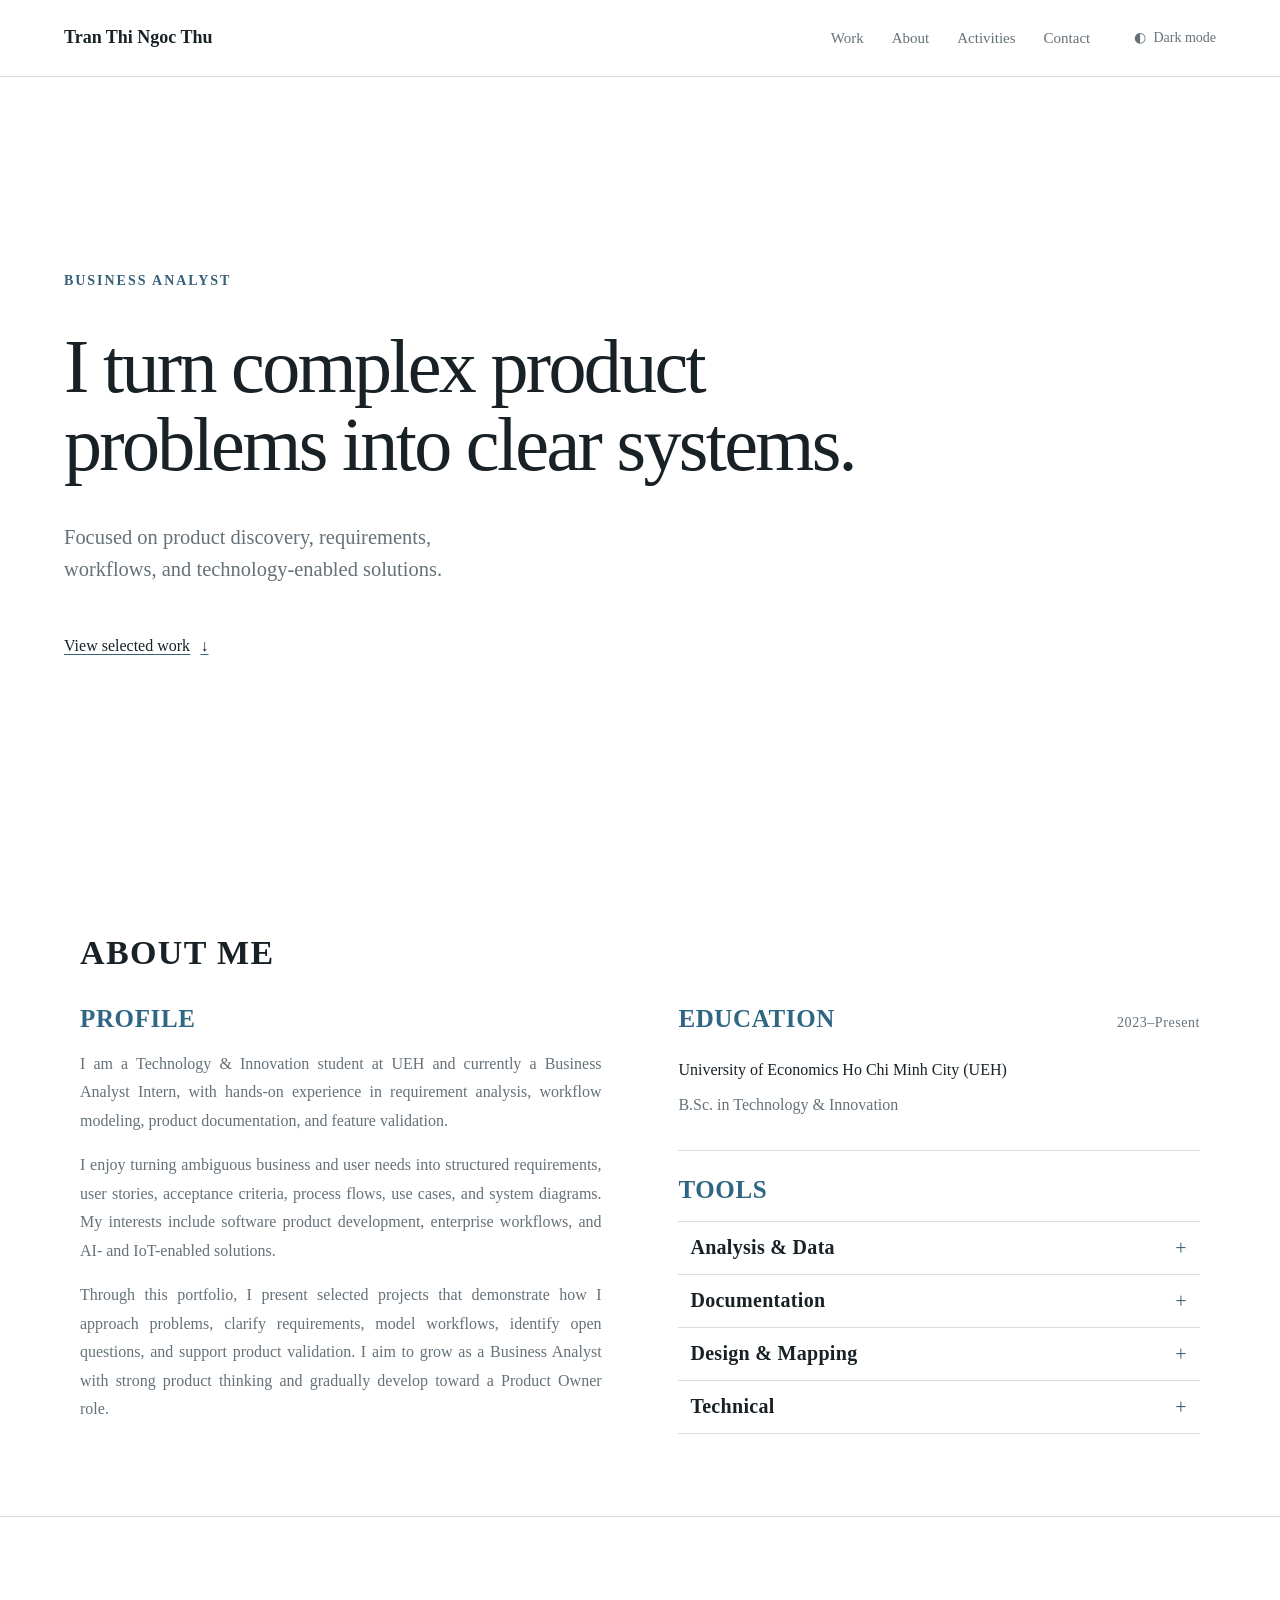
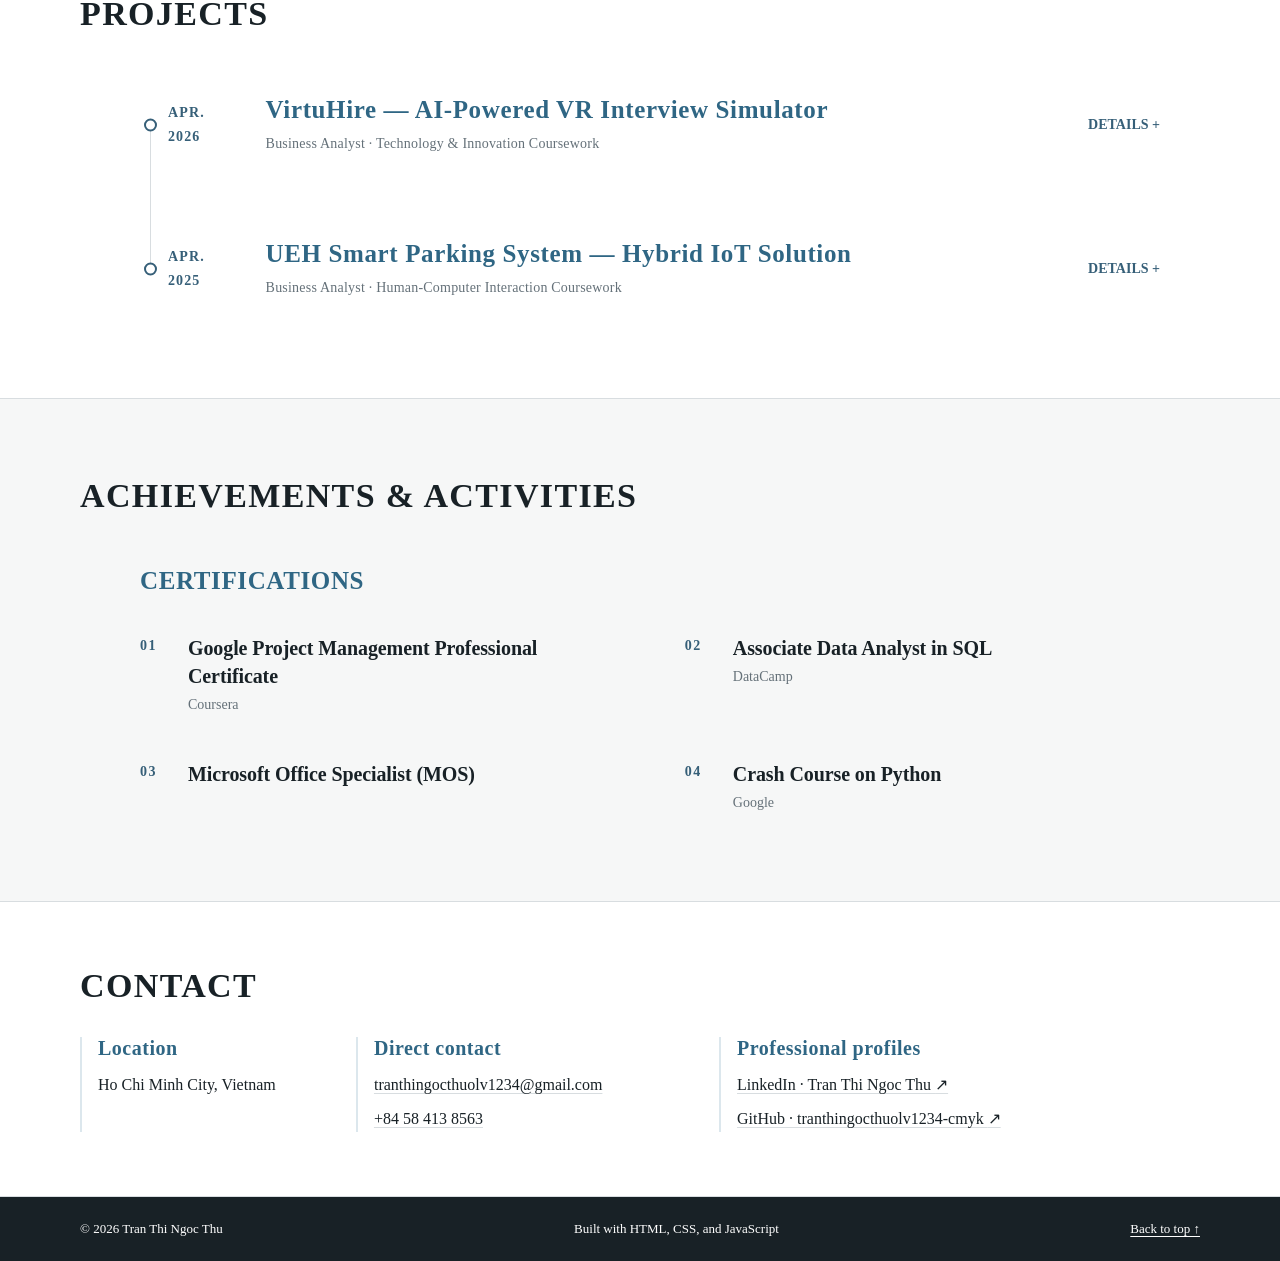
==== index.html @ ba5123cd "Redesign homepage navigation and hero" ====
<!doctype html>
<html lang="en">
<head>
  <meta charset="utf-8">
  <meta name="viewport" content="width=device-width, initial-scale=1">
  <meta name="description" content="Business Analyst portfolio of Tran Thi Ngoc Thu, featuring selected software product, AI, and IoT work.">
  <meta name="theme-color" content="#ffffff">
  <meta property="og:title" content="Tran Thi Ngoc Thu — Business Analyst Intern">
  <meta property="og:description" content="Selected Business Analysis work across enterprise software, AI, and IoT products.">
  <meta property="og:type" content="website">
  <meta property="og:url" content="https://tran-thi-ngoc-thu-portfolio.vercel.app/">
  <link rel="canonical" href="https://tran-thi-ngoc-thu-portfolio.vercel.app/">
  <link rel="icon" href="assets/images/favicon.svg" type="image/svg+xml">
  <link rel="stylesheet" href="assets/css/style.css">
  <script src="assets/js/main.js" defer></script>
  <title>Tran Thi Ngoc Thu — Business Analyst Intern</title>
</head>
<body>
  <a class="skip-link" href="#main-content">Skip to content</a>

  <header class="site-header">
    <div class="site-header-inner">
      <a class="site-identity" href="#home" aria-label="Tran Thi Ngoc Thu, back to top">Tran Thi Ngoc Thu</a>

      <button class="menu-toggle" type="button" aria-expanded="false" aria-controls="site-navigation">
        <span>Menu</span><span aria-hidden="true">+</span>
      </button>

      <div class="nav-panel" id="site-navigation">
        <nav class="primary-nav" aria-label="Primary navigation">
          <a href="#projects">Work</a>
          <a href="#about">About</a>
          <a href="#achievements">Activities</a>
          <a href="#contact">Contact</a>
        </nav>

        <button class="theme-toggle" type="button" aria-label="Switch to dark mode" aria-pressed="false">
          <span aria-hidden="true">◐</span> <span>Dark mode</span>
        </button>
      </div>
    </div>
  </header>

  <main id="main-content">
    <section class="hero" id="home" aria-labelledby="hero-title">
      <div class="hero-inner">
        <div class="hero-copy">
          <p class="hero-label">Business Analyst</p>
          <h1 class="hero-title" id="hero-title">I turn complex product problems into clear systems.</h1>
          <p class="hero-description">Focused on product discovery, requirements, workflows, and technology-enabled solutions.</p>
          <a class="hero-cta" href="#projects">View selected work <span aria-hidden="true">↓</span></a>
        </div>
      </div>
    </section>

    <section class="section about" id="about" aria-labelledby="about-title">
      <div class="section-inner about-layout">
        <h2 class="primary-section-title" id="about-title">ABOUT ME</h2>
        <article class="about-introduction">
          <h2 class="secondary-heading">PROFILE</h2>
          <p>I am a Technology &amp; Innovation student at UEH and currently a Business Analyst Intern, with hands-on experience in requirement analysis, workflow modeling, product documentation, and feature validation.</p>
          <p>I enjoy turning ambiguous business and user needs into structured requirements, user stories, acceptance criteria, process flows, use cases, and system diagrams. My interests include software product development, enterprise workflows, and AI- and IoT-enabled solutions.</p>
          <p>Through this portfolio, I present selected projects that demonstrate how I approach problems, clarify requirements, model workflows, identify open questions, and support product validation. I aim to grow as a Business Analyst with strong product thinking and gradually develop toward a Product Owner role.</p>
        </article>

        <article class="education" aria-labelledby="education-title">
          <div class="education-label">
            <h2 class="secondary-heading">EDUCATION</h2>
            <time datetime="2023">2023–Present</time>
          </div>
          <div class="education-heading">
            <p class="education-institution" id="education-title">University of Economics Ho Chi Minh City (UEH)</p>
          </div>
          <p class="degree">B.Sc. in Technology &amp; Innovation</p>

          <section class="tools-panel" aria-labelledby="tools-title">
            <h2 class="secondary-heading" id="tools-title">TOOLS</h2>
            <div class="tool-groups">
              <details class="tool-group" name="tools">
                <summary><span class="tertiary-heading" role="heading" aria-level="3">Analysis &amp; Data</span><span class="tool-toggle" aria-hidden="true">+</span></summary>
                <div class="tool-content"><ul><li>Microsoft Excel</li><li>Tableau</li><li>SQL</li><li>Python Basics</li></ul></div>
              </details>
              <details class="tool-group" name="tools">
                <summary><span class="tertiary-heading" role="heading" aria-level="3">Documentation</span><span class="tool-toggle" aria-hidden="true">+</span></summary>
                <div class="tool-content"><ul><li>Microsoft PowerPoint</li><li>Google Docs</li><li>Notion</li></ul></div>
              </details>
              <details class="tool-group" name="tools">
                <summary><span class="tertiary-heading" role="heading" aria-level="3">Design &amp; Mapping</span><span class="tool-toggle" aria-hidden="true">+</span></summary>
                <div class="tool-content"><ul><li>Figma</li><li>Draw.io</li><li>Lucidchart</li></ul></div>
              </details>
              <details class="tool-group" name="tools">
                <summary><span class="tertiary-heading" role="heading" aria-level="3">Technical</span><span class="tool-toggle" aria-hidden="true">+</span></summary>
                <div class="tool-content"><ul><li>Firebase</li><li>Git / GitHub</li></ul></div>
              </details>
            </div>
          </section>
        </article>
      </div>
    </section>

    <section class="section" id="projects" aria-labelledby="projects-title">
      <div class="section-inner projects-heading">
        <h2 class="primary-section-title" id="projects-title">PROJECTS</h2>
      </div>

      <div class="project-timeline section-inner">
        <details class="timeline-project">
          <summary>
            <time datetime="2026-04">Apr. 2026</time>
            <span class="project-summary">
              <span class="project-title secondary-heading" role="heading" aria-level="2">VirtuHire — AI-Powered VR Interview Simulator</span>
              <span class="project-role">Business Analyst · Technology &amp; Innovation Coursework</span>
            </span>
            <span class="project-toggle" aria-hidden="true">+</span>
          </summary>
          <div class="project-details">
            <p class="project-detail-label">Project summary</p>
            <p>VirtuHire is an academic VR interview-practice prototype that combines voice interaction and AI-supported feedback. My Business Analyst contribution focused on structuring requirements, mapping the candidate journey, modeling the STT–LLM–TTS workflow, and supporting validation of the core interview experience.</p>
            <ul class="tags" aria-label="Business Analysis work"><li>Requirements</li><li>User stories</li><li>Use cases</li><li>Sequence diagrams</li><li>Validation</li></ul>
            <h3 class="project-link-heading"><a class="project-case-link" href="projects/virtuhire.html">View full project <span aria-hidden="true">→</span></a></h3>
          </div>
        </details>

        <details class="timeline-project">
          <summary>
            <time datetime="2025-04">Apr. 2025</time>
            <span class="project-summary">
              <span class="project-title secondary-heading" role="heading" aria-level="2">UEH Smart Parking System — Hybrid IoT Solution</span>
              <span class="project-role">Business Analyst · Human-Computer Interaction Coursework</span>
            </span>
            <span class="project-toggle" aria-hidden="true">+</span>
          </summary>
          <div class="project-details">
            <p class="project-detail-label">Project summary</p>
            <p>Analyzed parking workflows affecting more than 500 daily users and mapped AS-IS and TO-BE processes to identify manual bottlenecks and automation opportunities.</p>
            <ul class="tags" aria-label="Business Analysis work"><li>AS-IS / TO-BE</li><li>Process mapping</li><li>Requirements</li><li>Product flows</li><li>Wireframes</li></ul>
            <h3 class="project-link-heading"><a class="project-case-link" href="projects/parkflow-b.html">View full project <span aria-hidden="true">→</span></a></h3>
          </div>
        </details>
      </div>
    </section>

    <section class="section achievements" id="achievements" aria-labelledby="achievements-title">
      <div class="section-inner primary-heading">
        <h2 class="primary-section-title" id="achievements-title">ACHIEVEMENTS &amp; ACTIVITIES</h2>
      </div>

      <div class="achievement-grid section-inner">
        <div class="certifications">
          <h2 class="certifications-title secondary-heading">CERTIFICATIONS</h2>
          <ul>
            <li><h3>Google Project Management Professional Certificate</h3><p>Coursera</p></li>
            <li><h3>Associate Data Analyst in SQL</h3><p>DataCamp</p></li>
            <li><h3>Microsoft Office Specialist (MOS)</h3></li>
            <li><h3>Crash Course on Python</h3><p>Google</p></li>
          </ul>
        </div>
      </div>
    </section>

    <section class="section contact" id="contact" aria-labelledby="contact-title">
      <div class="section-inner contact-grid">
        <div class="contact-intro">
          <h2 class="primary-section-title" id="contact-title">CONTACT</h2>
        </div>
        <address class="contact-details">
          <div class="contact-group">
            <h3>Location</h3>
            <p>Ho Chi Minh City, Vietnam</p>
          </div>
          <div class="contact-group">
            <h3>Direct contact</h3>
            <p><a href="mailto:tranthingocthuolv1234@gmail.com">tranthingocthuolv1234@gmail.com</a></p>
            <p><a href="tel:+84584138563">+84 58 413 8563</a></p>
          </div>
          <div class="contact-group">
            <h3>Professional profiles</h3>
            <p><a href="https://www.linkedin.com/in/tr%E1%BA%A7n-th%E1%BB%8B-ng%E1%BB%8Dc-th%C6%B0-9ab0492bb" target="_blank" rel="noreferrer">LinkedIn · Tran Thi Ngoc Thu <span aria-hidden="true">↗</span></a></p>
            <p><a href="https://github.com/tranthingocthuolv1234-cmyk" target="_blank" rel="noreferrer">GitHub · tranthingocthuolv1234-cmyk <span aria-hidden="true">↗</span></a></p>
          </div>
        </address>
      </div>
    </section>
  </main>

  <footer>
    <div class="section-inner footer-inner">
      <p>© <span id="current-year">2026</span> Tran Thi Ngoc Thu</p>
      <p>Built with HTML, CSS, and JavaScript</p>
      <a href="#about">Back to top ↑</a>
    </div>
  </footer>
</body>
</html>
---- assets/css/style.css ----
/* 1. CSS variables */
:root {
  color-scheme: light;
  --header-height: 76px;
  --bg: #ffffff;
  --surface: #f6f7f7;
  --text: #182126;
  --muted: #657179;
  --accent: #365f78;
  --heading-accent: #2f6684;
  --accent-soft: #dce7ed;
  --border: #d8dde0;
  --serif: "Times New Roman", Times, serif;
  --sans: "Times New Roman", Times, serif;
  --max-content: 1120px;
  --page-max: 1200px;
  --page-gutter: clamp(1.5rem, 5vw, 4rem);
  --space-section: clamp(5rem, 9vw, 8rem);
}

/* 2. Reset and base styles */
*, *::before, *::after { box-sizing: border-box; }
html { scroll-behavior: smooth; scroll-padding-top: calc(var(--header-height) + 1.5rem); }
body { margin: 0; background: var(--bg); color: var(--text); font-family: var(--sans); font-size: 16px; line-height: 1.7; }
img { display: block; max-width: 100%; }
a { color: inherit; text-decoration-thickness: 1px; text-underline-offset: .2em; }
button { color: inherit; font: inherit; }

/* 3. Typography */
h1, h2, h3, p { margin-top: 0; }
h1, h2, h3 { font-family: var(--serif); font-weight: 400; line-height: 1.12; }
h1 { max-width: 780px; margin-bottom: 2rem; font-size: 34px; letter-spacing: -.015em; }
h2 { margin-bottom: 1rem; font-size: 25px; letter-spacing: -.01em; }
h3 { font-size: 20px; letter-spacing: -.005em; }
.primary-section-title { grid-column: 1 / -1; max-width: none; margin: 0; color: var(--text); font-family: var(--serif); font-size: 34px; font-weight: 700; letter-spacing: .04em; line-height: 1.15; }
.secondary-heading { margin: 0 0 1rem; color: var(--heading-accent); font-family: var(--serif); font-size: 25px; font-weight: 700; letter-spacing: .025em; line-height: 1.2; }
.tertiary-heading { margin: 0; font-family: var(--serif); font-size: 20px; font-weight: 700; letter-spacing: .015em; line-height: 1.25; }
.primary-heading { margin-bottom: clamp(2.5rem, 4vw, 4rem); }
.section-subtitle { margin: .7rem 0 0; color: var(--muted); font-size: 16px; }
.eyebrow { margin-bottom: 1rem; color: var(--accent); font-size: 14px; font-weight: 700; letter-spacing: .12em; text-transform: uppercase; }
.project-kicker { margin-bottom: 1rem; color: var(--accent); font-size: 14px; font-weight: 700; letter-spacing: .14em; text-transform: uppercase; }

/* 4. Accessibility utilities */
.skip-link { position: fixed; z-index: 100; top: .75rem; left: .75rem; padding: .7rem 1rem; background: var(--text); color: var(--bg); transform: translateY(-200%); }
.skip-link:focus { transform: translateY(0); }
.visually-hidden { position: absolute; width: 1px; height: 1px; padding: 0; overflow: hidden; border: 0; clip: rect(0 0 0 0); white-space: nowrap; }
:focus-visible { outline: 3px solid var(--accent); outline-offset: 4px; }

/* 5. Layout */
.section { padding: clamp(3.5rem, 6vw, 5.5rem) clamp(2rem, 6vw, 6.5rem); border-bottom: 1px solid var(--border); scroll-margin-top: 1rem; }
.section-inner { width: min(100%, var(--max-content)); margin-inline: auto; }
.section-heading { display: grid; grid-template-columns: minmax(200px, .7fr) 1.3fr; column-gap: clamp(2rem, 7vw, 7rem); margin-bottom: clamp(3.2rem, 6vw, 6rem); }
.section-heading .eyebrow { grid-row: 1 / 3; }
.section-heading > p:last-child { max-width: 590px; color: var(--muted); }

/* 6. Global navigation */
.site-header { position: sticky; z-index: 20; top: 0; background: var(--bg); border-bottom: 1px solid var(--border); }
.site-header-inner { width: min(calc(100% - (2 * var(--page-gutter))), var(--page-max)); min-height: var(--header-height); display: flex; margin-inline: auto; align-items: center; justify-content: space-between; gap: 2rem; }
.site-identity { flex: 0 0 auto; padding-block: .5rem; font-family: var(--serif); font-size: 18px; font-weight: 700; line-height: 1.2; text-decoration: none; }
.nav-panel { display: flex; align-items: center; gap: clamp(1rem, 2.5vw, 2.25rem); }
.primary-nav { display: flex; align-items: center; gap: .25rem; }
.primary-nav a { position: relative; min-height: 44px; display: inline-flex; padding: 0 .75rem; align-items: center; color: var(--muted); font-size: 15px; font-weight: 400; line-height: 1.2; text-decoration: none; transition: color .18s ease; }
.primary-nav a::after { position: absolute; right: .75rem; bottom: .45rem; left: .75rem; height: 1px; background: currentColor; content: ""; opacity: 0; transform: scaleX(.45); transition: opacity .18s ease, transform .18s ease; }
.primary-nav a:hover, .primary-nav a[aria-current="page"] { color: var(--text); }
.primary-nav a:hover::after, .primary-nav a[aria-current="page"]::after { opacity: 1; transform: scaleX(1); }
.menu-toggle { display: none; }
.theme-toggle { min-height: 44px; display: inline-flex; padding: 0; align-items: center; gap: .45rem; background: none; border: 0; color: var(--muted); cursor: pointer; font-size: 14px; transition: color .18s ease; }
.theme-toggle:hover { color: var(--text); }

/* 7. Homepage hero */
.hero { min-height: calc(95svh - var(--header-height)); display: flex; padding: clamp(4.5rem, 9vw, 8rem) var(--page-gutter) clamp(7rem, 12vh, 10rem); align-items: center; }
.hero-inner { width: min(100%, var(--page-max)); margin-inline: auto; }
.hero-copy { max-width: 920px; }
.hero-label { margin: 0 0 clamp(1.5rem, 3vw, 2.25rem); color: var(--accent); font-size: 14px; font-weight: 700; letter-spacing: .14em; text-transform: uppercase; }
.hero-title { max-width: 900px; margin: 0; font-size: clamp(3.5rem, 6vw, 4.75rem); font-weight: 400; letter-spacing: -.035em; line-height: 1.02; text-wrap: balance; }
.hero-description { max-width: 620px; margin: clamp(1.75rem, 3vw, 2.5rem) 0 0; color: var(--muted); font-size: clamp(18px, 1.6vw, 21px); line-height: 1.55; text-wrap: balance; }
.hero-cta { min-height: 44px; display: inline-flex; margin-top: clamp(1.75rem, 3vw, 2.5rem); align-items: center; gap: .65rem; color: var(--text); font-size: 16px; text-decoration-color: var(--accent); transition: color .18s ease, text-decoration-color .18s ease; }
.hero-cta:hover { color: var(--accent); text-decoration-color: var(--accent); }
.hero-copy > * { animation: hero-reveal .45s ease both; }
.hero-copy > :nth-child(2) { animation-delay: .08s; }
.hero-copy > :nth-child(3) { animation-delay: .16s; }
.hero-copy > :nth-child(4) { animation-delay: .24s; }

@keyframes hero-reveal {
  from { opacity: 0; transform: translateY(10px); }
  to { opacity: 1; transform: translateY(0); }
}

/* 8. About and Education */
.about-layout { display: grid; grid-template-columns: minmax(0, 1fr) minmax(0, 1fr); column-gap: clamp(3rem, 6vw, 6rem); row-gap: 2rem; align-items: start; }
.about-introduction > p:not(.eyebrow), .education { color: var(--muted); }
.about-introduction > p:not(.eyebrow) { max-width: 640px; font-size: 16px; line-height: 1.78; text-align: justify; text-justify: inter-word; hyphens: auto; }
.about-introduction h1 { color: var(--text); }
.education { padding-left: 0; }
.education-label { display: flex; margin-bottom: 1.4rem; align-items: baseline; justify-content: space-between; gap: 1rem; }
.education-label .secondary-heading { margin: 0; }
.education-label time { color: var(--muted); font-size: 14px; letter-spacing: .04em; }
.education-heading { display: block; }
.education-institution { max-width: 560px; margin-bottom: .5rem; color: var(--text); font-size: 16px; font-weight: 400; letter-spacing: 0; line-height: 1.6; }
.degree { font-size: 16px; }
.tools-panel { margin-top: 2rem; padding-top: 1.5rem; border-top: 1px solid var(--border); }
.tool-groups { display: grid; grid-template-columns: 1fr; gap: 0; border-top: 1px solid var(--border); }
.tool-group { overflow: hidden; background: transparent; border-bottom: 1px solid var(--border); border-radius: 0; transition: background-color .2s ease; }
.tool-group:hover, .tool-group[open] { background: var(--surface); }
.tool-group summary { position: relative; display: flex; min-height: 52px; padding: .75rem 2.5rem .75rem .75rem; align-items: center; justify-content: space-between; color: var(--text); cursor: pointer; list-style: none; text-align: left; text-transform: none; transition: color .2s ease; }
.tool-group summary::-webkit-details-marker { display: none; }
.tool-group summary:hover { color: var(--accent); }
.tool-toggle { position: absolute; right: .85rem; color: var(--accent); font-size: 20px; font-weight: 400; transition: transform .25s ease; }
.tool-group[open] .tool-toggle { transform: rotate(45deg); }
.tool-content { display: grid; grid-template-rows: 0fr; opacity: 0; transition: grid-template-rows .3s ease, opacity .25s ease; }
.tool-group[open] .tool-content { grid-template-rows: 1fr; opacity: 1; }
.tool-content ul { min-height: 0; display: grid; margin: 0; padding: 0 1rem 1rem 2rem; overflow: hidden; color: var(--muted); font-size: 16px; line-height: 1.65; grid-template-columns: repeat(2, minmax(0, 1fr)); gap: .2rem 1.5rem; list-style: disc; text-align: left; }
.tool-content li::marker { color: var(--accent); }

/* 9. Projects */
.projects-heading { margin-bottom: 2.5rem; }
.projects-heading .primary-section-title { margin: 0; }
.project-timeline { display: grid; max-width: 1040px; gap: 2.5rem; }
.timeline-project { position: relative; background: transparent; border-radius: 0; }
.timeline-project:not(:last-child)::after { position: absolute; z-index: 2; top: 52px; bottom: -92px; left: 30px; width: 1px; background: var(--border); content: ""; }
.timeline-project summary { position: relative; display: grid; min-height: 104px; padding: 1.35rem 0; align-items: center; grid-template-columns: 120px minmax(0, 1fr) auto; gap: 1.6rem; cursor: pointer; list-style: none; }
.timeline-project summary::-webkit-details-marker { display: none; }
.timeline-project summary::before { position: absolute; z-index: 3; top: 50%; left: 24px; width: 13px; height: 13px; background: var(--bg); border: 2px solid var(--accent); border-radius: 50%; content: ""; transform: translateY(-50%); }
.timeline-project[open] summary::before { background: var(--accent); }
.timeline-project.is-visible summary::before { animation: timeline-dot 1s ease-out .2s both; }
.timeline-project time { padding-left: 3rem; color: var(--accent); font-size: 14px; font-weight: 700; letter-spacing: .08em; text-transform: uppercase; }
.project-summary { display: grid; gap: .4rem; }
.project-title { margin: 0; color: var(--heading-accent); font-size: 25px; transition: color .2s ease; }
.timeline-project summary:hover .project-title { color: var(--accent); }
.project-role { color: var(--muted); font-size: 14px; letter-spacing: .015em; }
.project-toggle { min-width: 78px; color: var(--accent); font-size: 0; font-weight: 700; letter-spacing: .08em; text-align: right; text-transform: uppercase; }
.project-toggle::before { font-size: 14px; content: "Details +"; }
.timeline-project[open] .project-toggle::before { content: "Close −"; }
.project-details { max-width: 860px; margin: 0; padding: 0 0 2rem 9.75rem; color: var(--muted); font-size: 16px; line-height: 1.75; }
.project-details > p:not(.project-detail-label) { text-align: justify; text-justify: inter-word; hyphens: auto; }
.project-detail-label { margin: 0 0 .55rem; color: var(--accent); font-size: 14px; font-weight: 700; letter-spacing: .12em; text-transform: uppercase; }
.project-detail-label:not(:first-child) { margin-top: 1.6rem; }
.project-details > ul:not(.tags) { padding-left: 1.2rem; }
.project-details > ul:not(.tags) li { margin-bottom: .5rem; text-align: justify; text-justify: inter-word; hyphens: auto; }
.tags { display: flex; margin: 1.4rem 0; padding: .9rem 0; flex-wrap: wrap; gap: .35rem .65rem; border-top: 1px solid var(--border); border-bottom: 1px solid var(--border); list-style: none; }
.tags::before { margin-right: .25rem; color: var(--accent); font-size: 14px; font-weight: 700; letter-spacing: .1em; content: "FOCUS AREAS"; }
.tags li { padding: 0; background: transparent; color: var(--muted); font-size: 14px; }
.tags li:not(:last-child)::after { margin-left: .65rem; color: var(--border); content: "·"; }
.external-link { display: inline-block; font-size: 14px; font-weight: 700; letter-spacing: .08em; text-transform: uppercase; }
.project-link-heading { margin: 1.25rem 0 0; font-size: 20px; }
.project-case-link { display: inline-flex; padding: .2rem 0; align-items: center; gap: .5rem; color: var(--accent); border-bottom: 1px solid var(--accent); font-size: inherit; font-weight: 700; letter-spacing: .015em; text-decoration: none; transition: color .2s ease, border-color .2s ease; }
.project-details .external-link { display: inline-flex; min-height: 40px; padding: .35rem 0; align-items: center; gap: .65rem; color: var(--accent); border-bottom: 1px solid var(--accent); font-size: 14px; font-weight: 700; letter-spacing: .08em; text-decoration: none; text-transform: uppercase; transition: color .2s ease, border-color .2s ease; }
.project-case-link:hover, .project-details .external-link:hover { color: var(--text); border-color: var(--text); }

/* Subtle reveal effects */
.reveal { opacity: 0; transform: translateY(14px); transition: opacity .65s ease, transform .65s ease; }
.reveal.is-visible { opacity: 1; transform: translateY(0); }

@keyframes timeline-dot {
  0% { background: var(--bg); box-shadow: 0 0 0 0 var(--accent-soft); }
  45% { background: var(--accent); box-shadow: 0 0 0 8px var(--accent-soft); }
  100% { background: var(--accent); box-shadow: 0 0 0 3px var(--accent-soft); }
}

/* 10. Achievements & Activities */
.achievements { background: var(--surface); }
.achievement-grid { max-width: 1000px; }
.certifications-title { margin-bottom: 1.75rem; }
.certifications ul { display: grid; margin: 0; padding: 0; grid-template-columns: repeat(2, minmax(0, 1fr)); gap: 1.5rem clamp(3rem, 7vw, 6rem); list-style: none; counter-reset: certification; }
.certifications li { display: grid; min-width: 0; padding: .6rem 0; align-content: start; grid-template-columns: 2rem minmax(0, 1fr); gap: .2rem 1rem; counter-increment: certification; }
.certifications li::before { grid-row: 1 / 3; color: var(--accent); content: counter(certification, decimal-leading-zero); font-size: 14px; font-weight: 700; letter-spacing: .1em; }
.certifications h3 { margin: 0; font-size: 20px; font-weight: 700; line-height: 1.4; }
.certifications li p { grid-column: 2; margin: 0; color: var(--muted); font-size: 14px; }

/* 11. Contact */
.contact { padding-block: clamp(3.5rem, 5vw, 5rem); background: var(--bg); }
.contact-grid { display: grid; grid-template-columns: 1fr; gap: 2rem; align-items: start; }
.contact-details { width: min(100%, 1000px); display: grid; margin: 0; grid-template-columns: .8fr 1.15fr 1.45fr; gap: clamp(2rem, 6vw, 5rem); font-style: normal; }
.contact-group { display: grid; min-width: 0; padding-left: 1rem; align-content: start; gap: .45rem; border-left: 2px solid var(--accent-soft); }
.contact-group h3 { margin: 0 0 .25rem; color: var(--heading-accent); font-size: 20px; font-weight: 700; letter-spacing: .025em; }
.contact-group p { min-width: 0; margin: 0; }
.contact-details a { min-width: 0; font-size: 16px; font-weight: 400; overflow-wrap: anywhere; text-decoration-color: var(--border); transition: color .2s ease, text-decoration-color .2s ease; }
.contact-details a:hover { color: var(--accent); text-decoration-color: var(--accent); }

/* 12. Footer */
footer { padding: 1.3rem clamp(2rem, 6vw, 6.5rem); background: var(--text); color: var(--bg); }
.footer-inner { display: flex; align-items: center; justify-content: space-between; gap: 1rem; font-size: 13px; }
.footer-inner p { margin: 0; }

/* 13. Dark mode */
html[data-theme="dark"] { color-scheme: dark; --bg: #1c2327; --surface: #20292d; --text: #e8ecee; --muted: #abb5ba; --accent: #8eafc1; --heading-accent: #b7dbea; --accent-soft: #344a56; --border: #3c484e; }

/* 14. Responsive breakpoints */
@media (min-width: 901px) and (max-width: 1100px) {
  :root { --page-gutter: 2.5rem; }
  .section { padding-inline: 2.5rem; }
  .about-layout { gap: 2.5rem; }
}

@media (max-width: 900px) {
  :root { --page-gutter: clamp(1.25rem, 5vw, 3rem); }
  .section { padding-inline: clamp(1.25rem, 5vw, 3rem); }
  .about-layout { grid-template-columns: 1fr; }
  .education { padding: 3rem 0 0; border-top: 1px solid var(--border); }
  .tools-panel { margin-top: 2.5rem; }
}

@media (max-width: 760px) {
  :root { --header-height: 70px; }
  .site-header-inner { position: relative; flex-wrap: wrap; gap: 0; }
  .site-identity { font-size: 17px; }
  .js .menu-toggle { min-width: 72px; min-height: 44px; display: inline-flex; padding: 0; align-items: center; justify-content: flex-end; gap: .65rem; background: none; border: 0; cursor: pointer; font-size: 14px; letter-spacing: .04em; }
  .nav-panel { width: 100%; display: flex; padding: .75rem 0 1rem; align-items: stretch; flex-direction: column; gap: .5rem; border-top: 1px solid var(--border); }
  .js .nav-panel { display: none; }
  .js .nav-panel.is-open { display: flex; }
  .primary-nav { align-items: stretch; flex-direction: column; }
  .primary-nav a { min-height: 44px; padding-inline: 0; }
  .primary-nav a::after { right: 0; bottom: .25rem; left: 0; transform-origin: left; }
  .theme-toggle { width: fit-content; }
  .hero { min-height: calc(100svh - var(--header-height)); padding-block: clamp(4rem, 14vw, 6rem) clamp(5rem, 16vw, 7rem); align-items: center; }
  .hero-title { max-width: 11ch; font-size: clamp(2.5rem, 11.5vw, 3rem); line-height: 1.04; }
  .hero-description { max-width: 32rem; font-size: 18px; }
}

@media (max-width: 680px) {
  body { font-size: 16px; }
  .section { padding-block: clamp(4rem, 15vw, 6rem); }
  .section-heading, .contact-grid { grid-template-columns: 1fr; }
  .section-heading { margin-bottom: 3rem; }
  .section-heading .eyebrow { grid-row: auto; }
  .tool-groups { grid-template-columns: 1fr; gap: 0; }
  .timeline-project summary { min-height: 0; padding: 1.25rem 0; grid-template-columns: 1fr auto; gap: .7rem 1rem; }
  .timeline-project summary::before { top: 1.55rem; left: .4rem; transform: none; }
  .timeline-project:not(:last-child)::after { top: 1.55rem; bottom: -3.35rem; left: 12px; }
  .timeline-project time { grid-column: 1; padding-left: 1.5rem; }
  .project-summary { grid-column: 1; }
  .project-toggle { grid-column: 2; grid-row: 1 / 3; align-self: center; }
  .project-details { padding: 0 0 1.5rem; }
  .certifications ul { grid-template-columns: 1fr; }
  .contact-details { width: 100%; grid-template-columns: 1fr; gap: 1.75rem; }
  .footer-inner { align-items: flex-start; flex-direction: column; }
}

@media (max-width: 360px) {
  h1 { font-size: 34px; }
  h2 { font-size: 25px; }
  :root { --page-gutter: 1rem; }
  .site-identity { font-size: 16px; }
  .menu-toggle { min-width: 62px; }
  .hero-title { font-size: 2.5rem; }
  .section { padding-inline: 1rem; }
}

/* 15. Reduced motion */
@media (prefers-reduced-motion: reduce) {
  html { scroll-behavior: auto; }
  *, *::before, *::after { scroll-behavior: auto; transition-duration: .01ms !important; }
  .hero-copy > * { animation: none; }
  .reveal { opacity: 1; transform: none; }
  .timeline-project.is-visible summary::before { animation: none; background: var(--accent); box-shadow: 0 0 0 3px var(--accent-soft); }
}
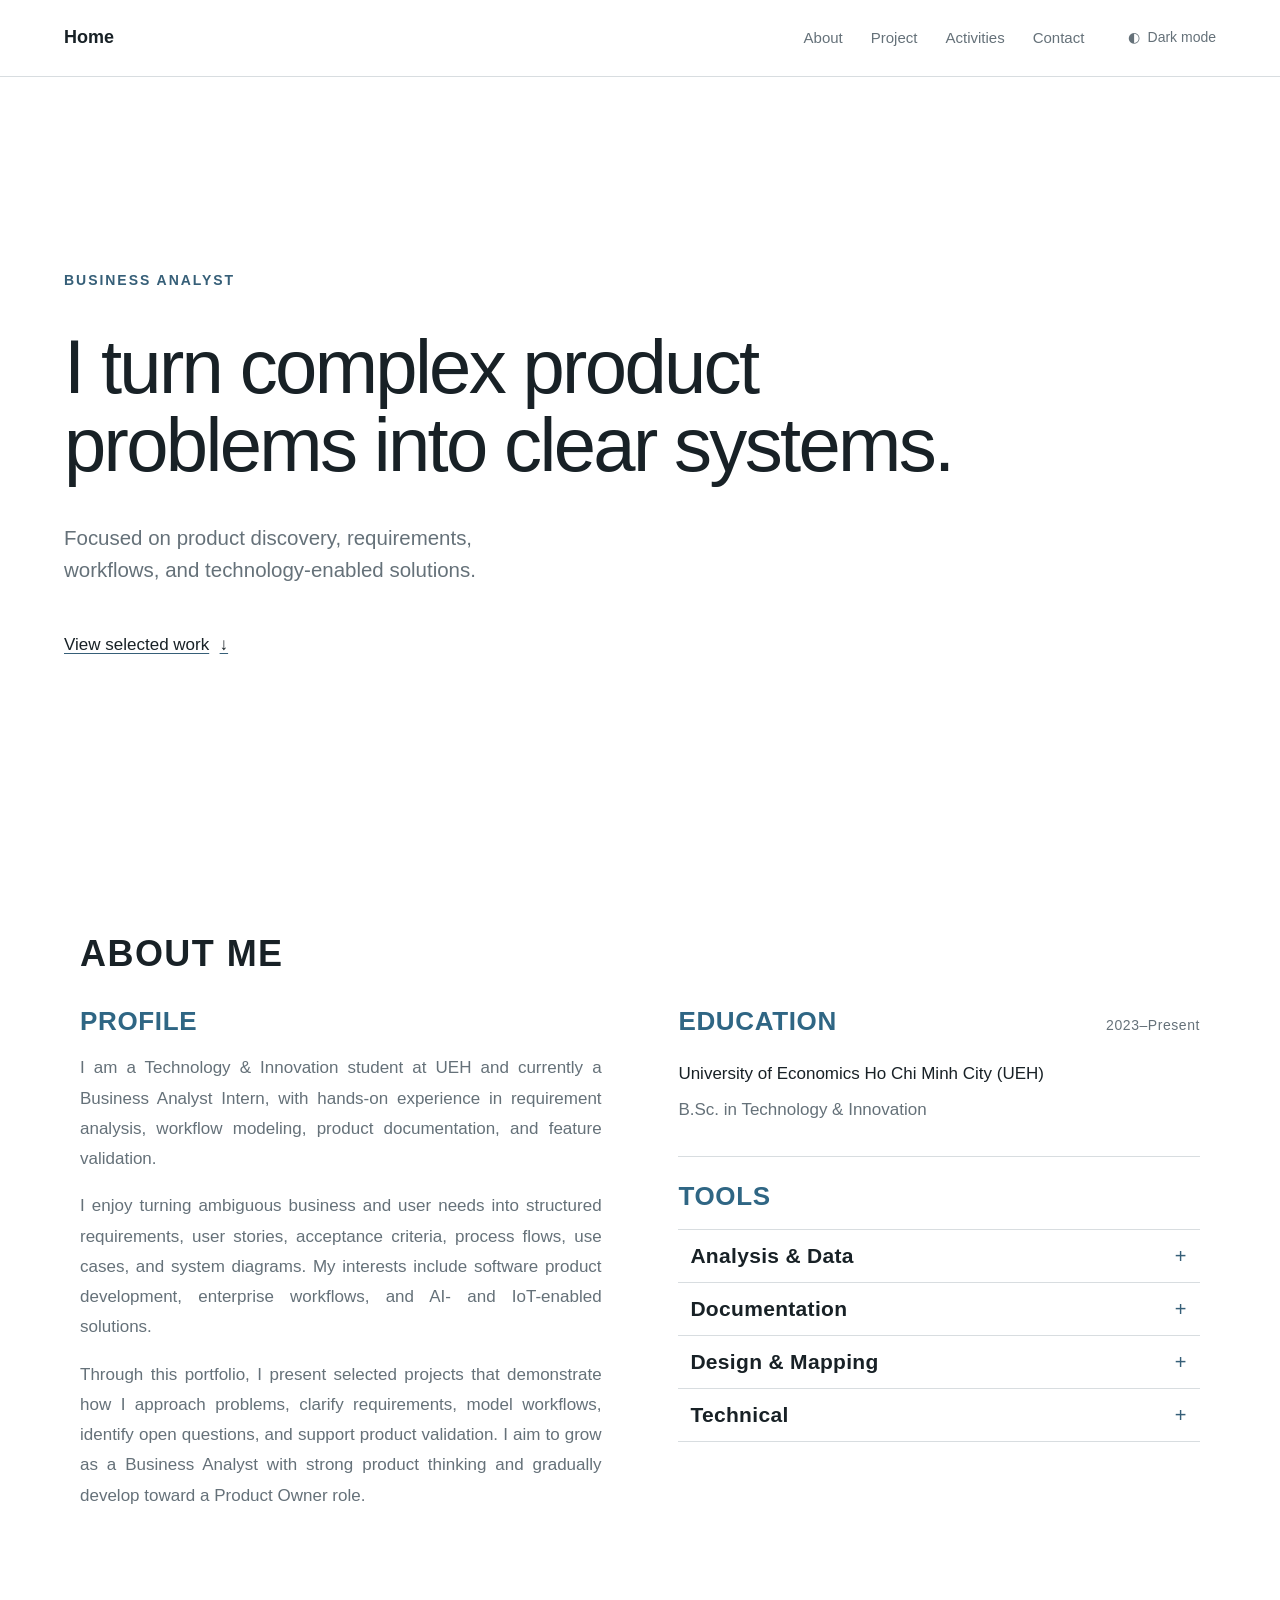
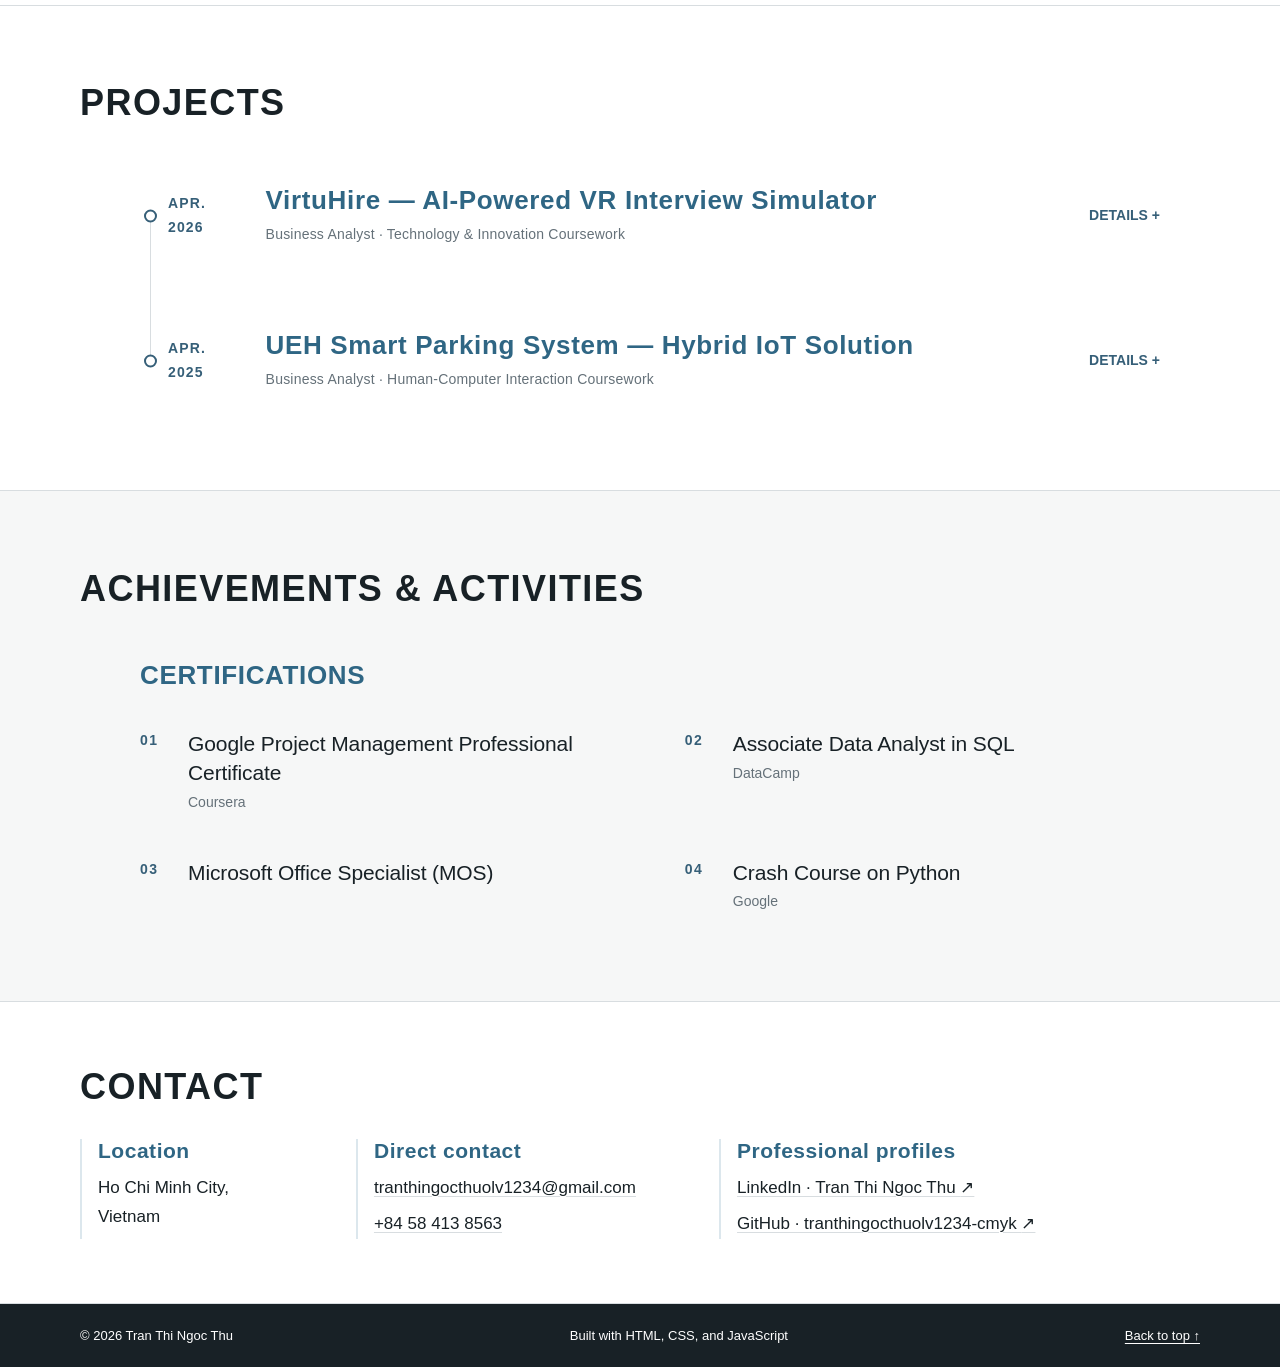
==== commit d45e7d32: "Refine navigation labels and certification weight" ====
--- a/index.html
+++ b/index.html
@@ -20,7 +20,7 @@
 
   <header class="site-header">
     <div class="site-header-inner">
-      <a class="site-identity" href="#home" aria-label="Tran Thi Ngoc Thu, back to top">Tran Thi Ngoc Thu</a>
+      <a class="site-identity" href="#home" aria-label="Home">Home</a>
 
       <button class="menu-toggle" type="button" aria-expanded="false" aria-controls="site-navigation">
         <span>Menu</span><span aria-hidden="true">+</span>
@@ -28,8 +28,8 @@
 
       <div class="nav-panel" id="site-navigation">
         <nav class="primary-nav" aria-label="Primary navigation">
-          <a href="#projects">Work</a>
           <a href="#about">About</a>
+          <a href="#projects">Project</a>
           <a href="#achievements">Activities</a>
           <a href="#contact">Contact</a>
         </nav>
--- a/assets/css/style.css
+++ b/assets/css/style.css
@@ -10,8 +10,8 @@
   --heading-accent: #2f6684;
   --accent-soft: #dce7ed;
   --border: #d8dde0;
-  --serif: "Times New Roman", Times, serif;
-  --sans: "Times New Roman", Times, serif;
+  --serif: -apple-system, BlinkMacSystemFont, "Segoe UI", Helvetica, Arial, sans-serif;
+  --sans: -apple-system, BlinkMacSystemFont, "Segoe UI", Helvetica, Arial, sans-serif;
   --max-content: 1120px;
   --page-max: 1200px;
   --page-gutter: clamp(1.5rem, 5vw, 4rem);
@@ -21,7 +21,7 @@
 /* 2. Reset and base styles */
 *, *::before, *::after { box-sizing: border-box; }
 html { scroll-behavior: smooth; scroll-padding-top: calc(var(--header-height) + 1.5rem); }
-body { margin: 0; background: var(--bg); color: var(--text); font-family: var(--sans); font-size: 16px; line-height: 1.7; }
+body { margin: 0; background: var(--bg); color: var(--text); font-family: var(--sans); font-size: 17px; line-height: 1.7; }
 img { display: block; max-width: 100%; }
 a { color: inherit; text-decoration-thickness: 1px; text-underline-offset: .2em; }
 button { color: inherit; font: inherit; }
@@ -29,14 +29,14 @@
 /* 3. Typography */
 h1, h2, h3, p { margin-top: 0; }
 h1, h2, h3 { font-family: var(--serif); font-weight: 400; line-height: 1.12; }
-h1 { max-width: 780px; margin-bottom: 2rem; font-size: 34px; letter-spacing: -.015em; }
-h2 { margin-bottom: 1rem; font-size: 25px; letter-spacing: -.01em; }
-h3 { font-size: 20px; letter-spacing: -.005em; }
-.primary-section-title { grid-column: 1 / -1; max-width: none; margin: 0; color: var(--text); font-family: var(--serif); font-size: 34px; font-weight: 700; letter-spacing: .04em; line-height: 1.15; }
-.secondary-heading { margin: 0 0 1rem; color: var(--heading-accent); font-family: var(--serif); font-size: 25px; font-weight: 700; letter-spacing: .025em; line-height: 1.2; }
-.tertiary-heading { margin: 0; font-family: var(--serif); font-size: 20px; font-weight: 700; letter-spacing: .015em; line-height: 1.25; }
+h1 { max-width: 780px; margin-bottom: 2rem; font-size: 36px; letter-spacing: -.015em; }
+h2 { margin-bottom: 1rem; font-size: 26px; letter-spacing: -.01em; }
+h3 { font-size: 21px; letter-spacing: -.005em; }
+.primary-section-title { grid-column: 1 / -1; max-width: none; margin: 0; color: var(--text); font-family: var(--serif); font-size: 36px; font-weight: 700; letter-spacing: .04em; line-height: 1.15; }
+.secondary-heading { margin: 0 0 1rem; color: var(--heading-accent); font-family: var(--serif); font-size: 26px; font-weight: 700; letter-spacing: .025em; line-height: 1.2; }
+.tertiary-heading { margin: 0; font-family: var(--serif); font-size: 21px; font-weight: 700; letter-spacing: .015em; line-height: 1.25; }
 .primary-heading { margin-bottom: clamp(2.5rem, 4vw, 4rem); }
-.section-subtitle { margin: .7rem 0 0; color: var(--muted); font-size: 16px; }
+.section-subtitle { margin: .7rem 0 0; color: var(--muted); font-size: 17px; }
 .eyebrow { margin-bottom: 1rem; color: var(--accent); font-size: 14px; font-weight: 700; letter-spacing: .12em; text-transform: uppercase; }
 .project-kicker { margin-bottom: 1rem; color: var(--accent); font-size: 14px; font-weight: 700; letter-spacing: .14em; text-transform: uppercase; }
 
@@ -74,7 +74,7 @@
 .hero-label { margin: 0 0 clamp(1.5rem, 3vw, 2.25rem); color: var(--accent); font-size: 14px; font-weight: 700; letter-spacing: .14em; text-transform: uppercase; }
 .hero-title { max-width: 900px; margin: 0; font-size: clamp(3.5rem, 6vw, 4.75rem); font-weight: 400; letter-spacing: -.035em; line-height: 1.02; text-wrap: balance; }
 .hero-description { max-width: 620px; margin: clamp(1.75rem, 3vw, 2.5rem) 0 0; color: var(--muted); font-size: clamp(18px, 1.6vw, 21px); line-height: 1.55; text-wrap: balance; }
-.hero-cta { min-height: 44px; display: inline-flex; margin-top: clamp(1.75rem, 3vw, 2.5rem); align-items: center; gap: .65rem; color: var(--text); font-size: 16px; text-decoration-color: var(--accent); transition: color .18s ease, text-decoration-color .18s ease; }
+.hero-cta { min-height: 44px; display: inline-flex; margin-top: clamp(1.75rem, 3vw, 2.5rem); align-items: center; gap: .65rem; color: var(--text); font-size: 17px; text-decoration-color: var(--accent); transition: color .18s ease, text-decoration-color .18s ease; }
 .hero-cta:hover { color: var(--accent); text-decoration-color: var(--accent); }
 .hero-copy > * { animation: hero-reveal .45s ease both; }
 .hero-copy > :nth-child(2) { animation-delay: .08s; }
@@ -89,15 +89,15 @@
 /* 8. About and Education */
 .about-layout { display: grid; grid-template-columns: minmax(0, 1fr) minmax(0, 1fr); column-gap: clamp(3rem, 6vw, 6rem); row-gap: 2rem; align-items: start; }
 .about-introduction > p:not(.eyebrow), .education { color: var(--muted); }
-.about-introduction > p:not(.eyebrow) { max-width: 640px; font-size: 16px; line-height: 1.78; text-align: justify; text-justify: inter-word; hyphens: auto; }
+.about-introduction > p:not(.eyebrow) { max-width: 640px; font-size: 17px; line-height: 1.78; text-align: justify; text-justify: inter-word; hyphens: auto; }
 .about-introduction h1 { color: var(--text); }
 .education { padding-left: 0; }
 .education-label { display: flex; margin-bottom: 1.4rem; align-items: baseline; justify-content: space-between; gap: 1rem; }
 .education-label .secondary-heading { margin: 0; }
 .education-label time { color: var(--muted); font-size: 14px; letter-spacing: .04em; }
 .education-heading { display: block; }
-.education-institution { max-width: 560px; margin-bottom: .5rem; color: var(--text); font-size: 16px; font-weight: 400; letter-spacing: 0; line-height: 1.6; }
-.degree { font-size: 16px; }
+.education-institution { max-width: 560px; margin-bottom: .5rem; color: var(--text); font-size: 17px; font-weight: 400; letter-spacing: 0; line-height: 1.6; }
+.degree { font-size: 17px; }
 .tools-panel { margin-top: 2rem; padding-top: 1.5rem; border-top: 1px solid var(--border); }
 .tool-groups { display: grid; grid-template-columns: 1fr; gap: 0; border-top: 1px solid var(--border); }
 .tool-group { overflow: hidden; background: transparent; border-bottom: 1px solid var(--border); border-radius: 0; transition: background-color .2s ease; }
@@ -109,7 +109,7 @@
 .tool-group[open] .tool-toggle { transform: rotate(45deg); }
 .tool-content { display: grid; grid-template-rows: 0fr; opacity: 0; transition: grid-template-rows .3s ease, opacity .25s ease; }
 .tool-group[open] .tool-content { grid-template-rows: 1fr; opacity: 1; }
-.tool-content ul { min-height: 0; display: grid; margin: 0; padding: 0 1rem 1rem 2rem; overflow: hidden; color: var(--muted); font-size: 16px; line-height: 1.65; grid-template-columns: repeat(2, minmax(0, 1fr)); gap: .2rem 1.5rem; list-style: disc; text-align: left; }
+.tool-content ul { min-height: 0; display: grid; margin: 0; padding: 0 1rem 1rem 2rem; overflow: hidden; color: var(--muted); font-size: 17px; line-height: 1.65; grid-template-columns: repeat(2, minmax(0, 1fr)); gap: .2rem 1.5rem; list-style: disc; text-align: left; }
 .tool-content li::marker { color: var(--accent); }
 
 /* 9. Projects */
@@ -125,13 +125,13 @@
 .timeline-project.is-visible summary::before { animation: timeline-dot 1s ease-out .2s both; }
 .timeline-project time { padding-left: 3rem; color: var(--accent); font-size: 14px; font-weight: 700; letter-spacing: .08em; text-transform: uppercase; }
 .project-summary { display: grid; gap: .4rem; }
-.project-title { margin: 0; color: var(--heading-accent); font-size: 25px; transition: color .2s ease; }
+.project-title { margin: 0; color: var(--heading-accent); font-size: 26px; transition: color .2s ease; }
 .timeline-project summary:hover .project-title { color: var(--accent); }
 .project-role { color: var(--muted); font-size: 14px; letter-spacing: .015em; }
 .project-toggle { min-width: 78px; color: var(--accent); font-size: 0; font-weight: 700; letter-spacing: .08em; text-align: right; text-transform: uppercase; }
 .project-toggle::before { font-size: 14px; content: "Details +"; }
 .timeline-project[open] .project-toggle::before { content: "Close −"; }
-.project-details { max-width: 860px; margin: 0; padding: 0 0 2rem 9.75rem; color: var(--muted); font-size: 16px; line-height: 1.75; }
+.project-details { max-width: 860px; margin: 0; padding: 0 0 2rem 9.75rem; color: var(--muted); font-size: 17px; line-height: 1.75; }
 .project-details > p:not(.project-detail-label) { text-align: justify; text-justify: inter-word; hyphens: auto; }
 .project-detail-label { margin: 0 0 .55rem; color: var(--accent); font-size: 14px; font-weight: 700; letter-spacing: .12em; text-transform: uppercase; }
 .project-detail-label:not(:first-child) { margin-top: 1.6rem; }
@@ -142,7 +142,7 @@
 .tags li { padding: 0; background: transparent; color: var(--muted); font-size: 14px; }
 .tags li:not(:last-child)::after { margin-left: .65rem; color: var(--border); content: "·"; }
 .external-link { display: inline-block; font-size: 14px; font-weight: 700; letter-spacing: .08em; text-transform: uppercase; }
-.project-link-heading { margin: 1.25rem 0 0; font-size: 20px; }
+.project-link-heading { margin: 1.25rem 0 0; font-size: 21px; }
 .project-case-link { display: inline-flex; padding: .2rem 0; align-items: center; gap: .5rem; color: var(--accent); border-bottom: 1px solid var(--accent); font-size: inherit; font-weight: 700; letter-spacing: .015em; text-decoration: none; transition: color .2s ease, border-color .2s ease; }
 .project-details .external-link { display: inline-flex; min-height: 40px; padding: .35rem 0; align-items: center; gap: .65rem; color: var(--accent); border-bottom: 1px solid var(--accent); font-size: 14px; font-weight: 700; letter-spacing: .08em; text-decoration: none; text-transform: uppercase; transition: color .2s ease, border-color .2s ease; }
 .project-case-link:hover, .project-details .external-link:hover { color: var(--text); border-color: var(--text); }
@@ -164,7 +164,7 @@
 .certifications ul { display: grid; margin: 0; padding: 0; grid-template-columns: repeat(2, minmax(0, 1fr)); gap: 1.5rem clamp(3rem, 7vw, 6rem); list-style: none; counter-reset: certification; }
 .certifications li { display: grid; min-width: 0; padding: .6rem 0; align-content: start; grid-template-columns: 2rem minmax(0, 1fr); gap: .2rem 1rem; counter-increment: certification; }
 .certifications li::before { grid-row: 1 / 3; color: var(--accent); content: counter(certification, decimal-leading-zero); font-size: 14px; font-weight: 700; letter-spacing: .1em; }
-.certifications h3 { margin: 0; font-size: 20px; font-weight: 700; line-height: 1.4; }
+.certifications h3 { margin: 0; font-size: 21px; font-weight: 400; line-height: 1.4; }
 .certifications li p { grid-column: 2; margin: 0; color: var(--muted); font-size: 14px; }
 
 /* 11. Contact */
@@ -172,9 +172,9 @@
 .contact-grid { display: grid; grid-template-columns: 1fr; gap: 2rem; align-items: start; }
 .contact-details { width: min(100%, 1000px); display: grid; margin: 0; grid-template-columns: .8fr 1.15fr 1.45fr; gap: clamp(2rem, 6vw, 5rem); font-style: normal; }
 .contact-group { display: grid; min-width: 0; padding-left: 1rem; align-content: start; gap: .45rem; border-left: 2px solid var(--accent-soft); }
-.contact-group h3 { margin: 0 0 .25rem; color: var(--heading-accent); font-size: 20px; font-weight: 700; letter-spacing: .025em; }
+.contact-group h3 { margin: 0 0 .25rem; color: var(--heading-accent); font-size: 21px; font-weight: 700; letter-spacing: .025em; }
 .contact-group p { min-width: 0; margin: 0; }
-.contact-details a { min-width: 0; font-size: 16px; font-weight: 400; overflow-wrap: anywhere; text-decoration-color: var(--border); transition: color .2s ease, text-decoration-color .2s ease; }
+.contact-details a { min-width: 0; font-size: 17px; font-weight: 400; overflow-wrap: anywhere; text-decoration-color: var(--border); transition: color .2s ease, text-decoration-color .2s ease; }
 .contact-details a:hover { color: var(--accent); text-decoration-color: var(--accent); }
 
 /* 12. Footer */
@@ -218,7 +218,7 @@
 }
 
 @media (max-width: 680px) {
-  body { font-size: 16px; }
+  body { font-size: 17px; }
   .section { padding-block: clamp(4rem, 15vw, 6rem); }
   .section-heading, .contact-grid { grid-template-columns: 1fr; }
   .section-heading { margin-bottom: 3rem; }
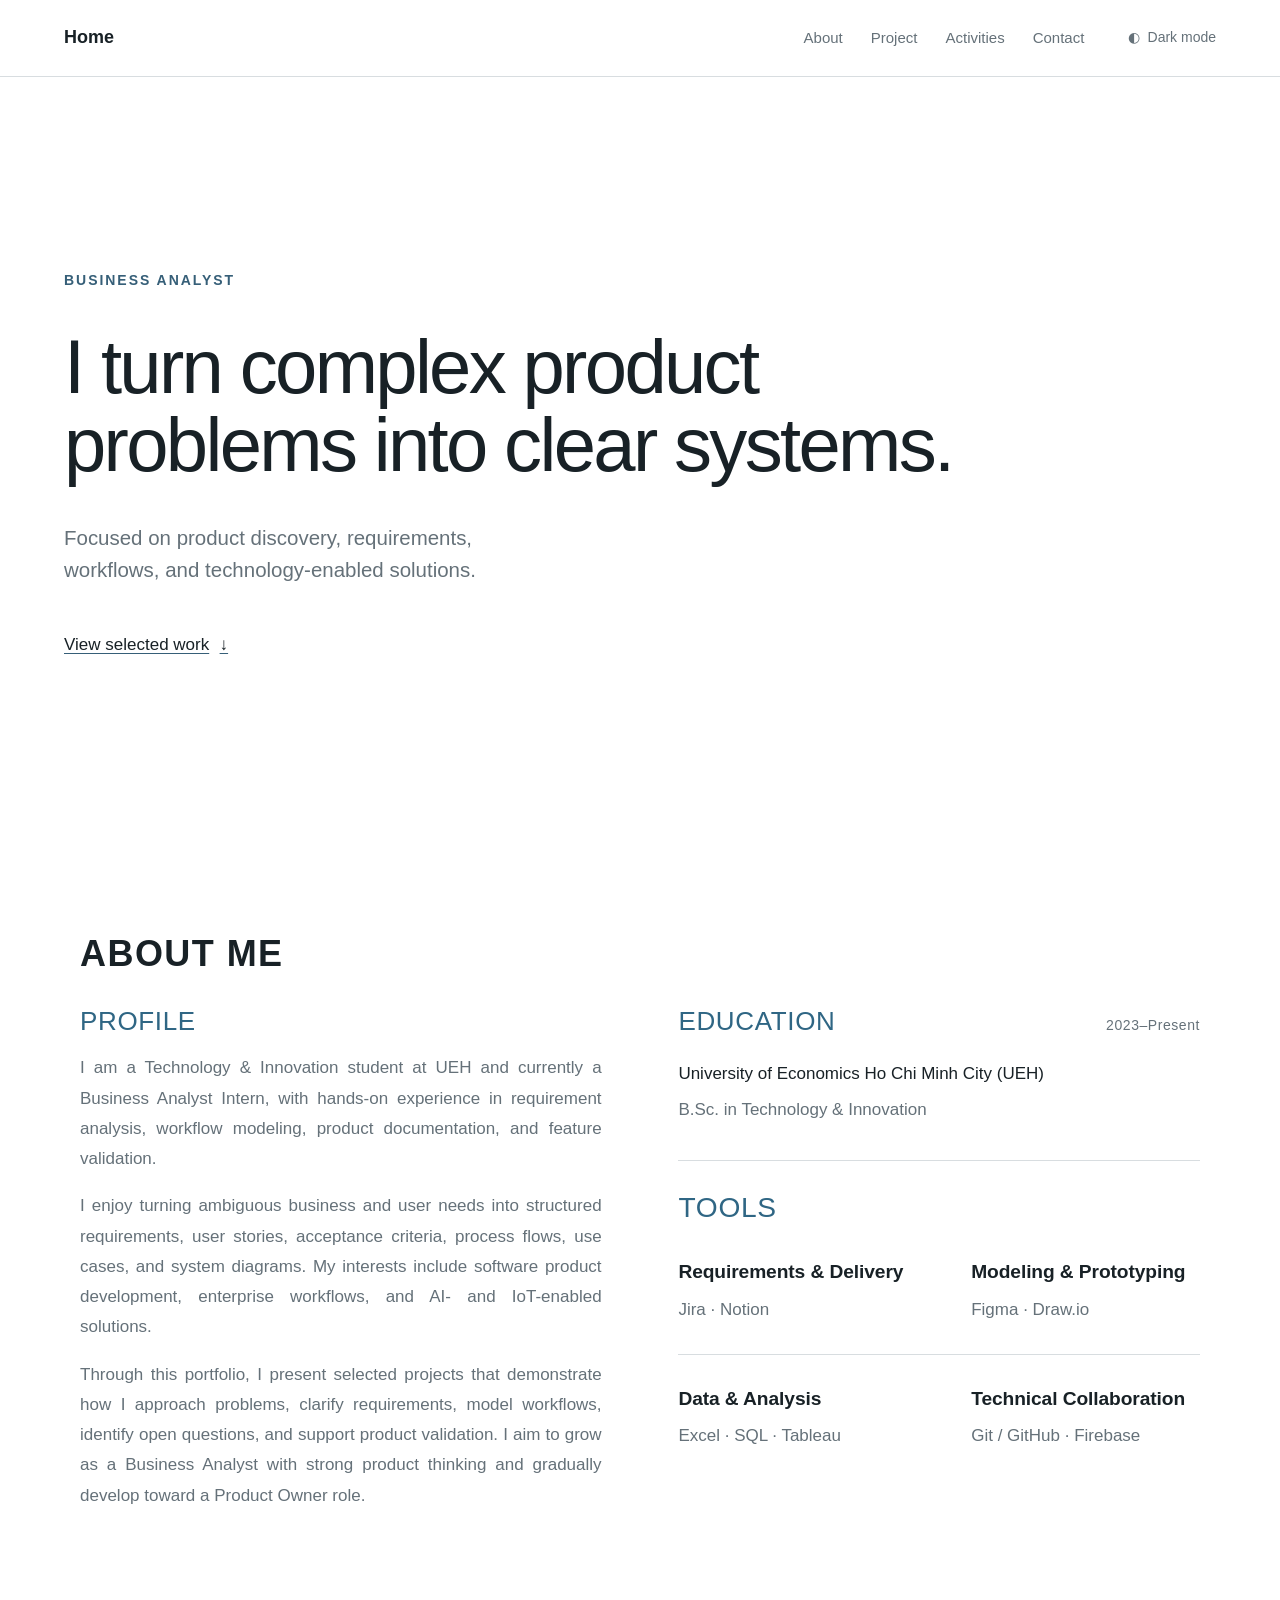
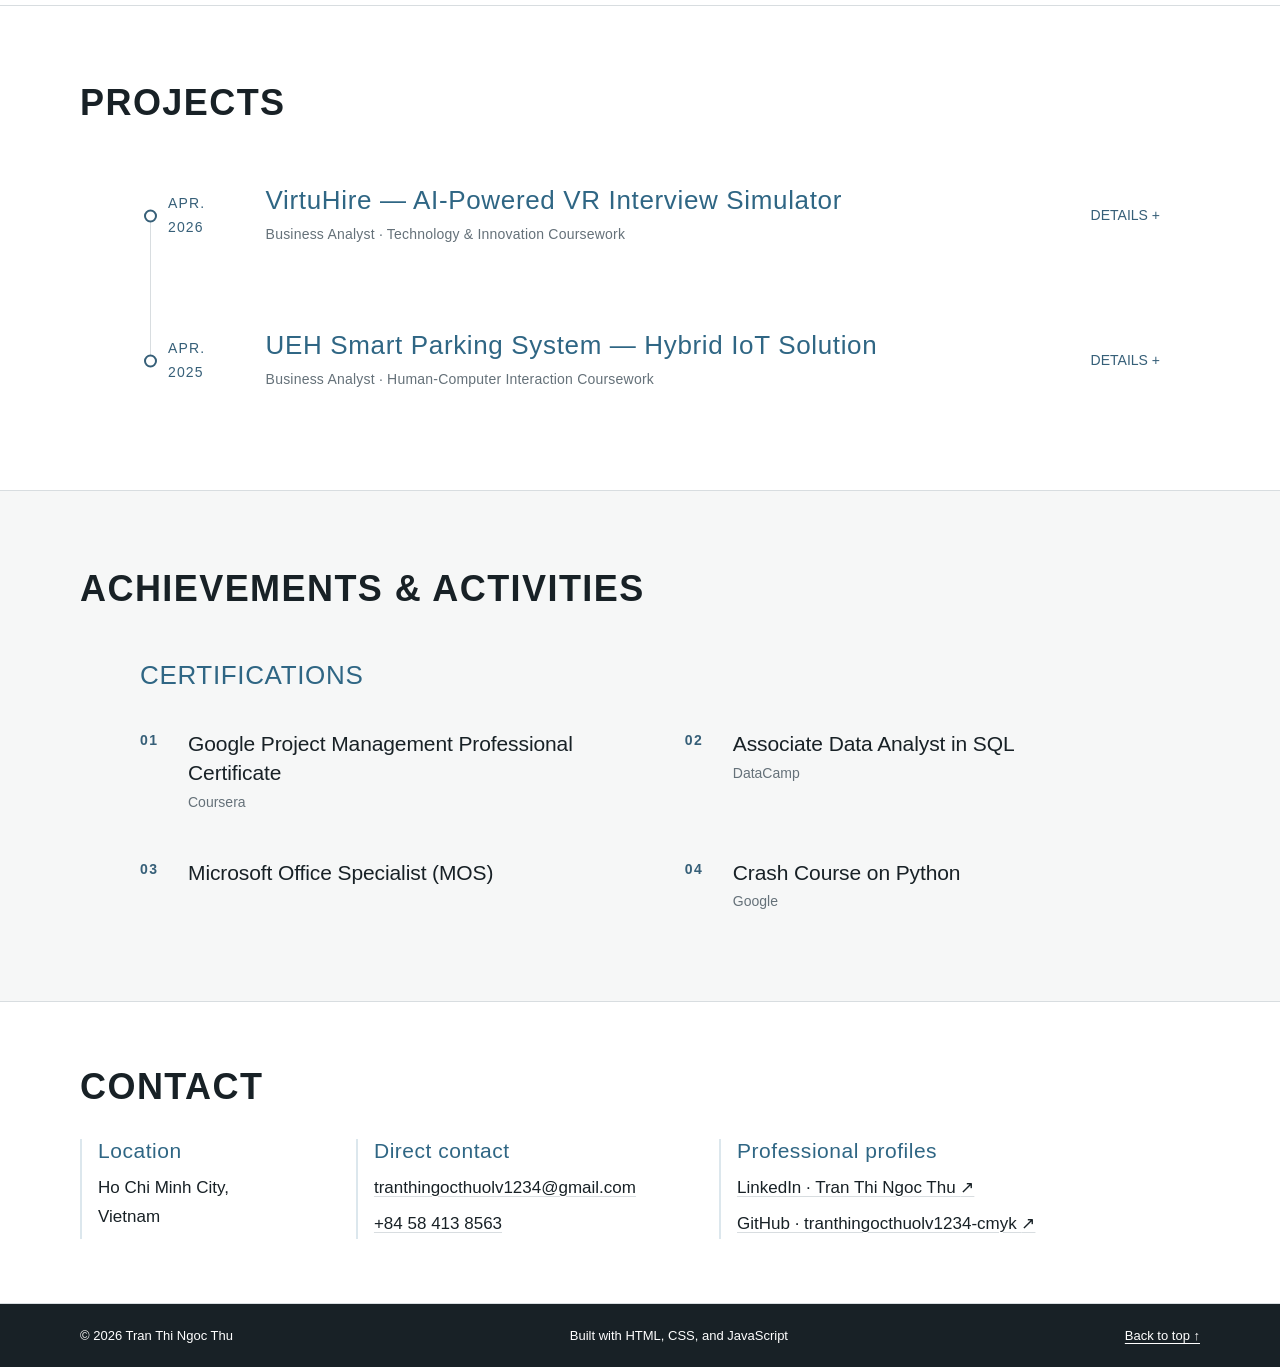
==== commit ce1677e2: "Simplify tools and project typography" ====
--- a/index.html
+++ b/index.html
@@ -76,22 +76,26 @@
           <section class="tools-panel" aria-labelledby="tools-title">
             <h2 class="secondary-heading" id="tools-title">TOOLS</h2>
             <div class="tool-groups">
-              <details class="tool-group" name="tools">
-                <summary><span class="tertiary-heading" role="heading" aria-level="3">Analysis &amp; Data</span><span class="tool-toggle" aria-hidden="true">+</span></summary>
-                <div class="tool-content"><ul><li>Microsoft Excel</li><li>Tableau</li><li>SQL</li><li>Python Basics</li></ul></div>
-              </details>
-              <details class="tool-group" name="tools">
-                <summary><span class="tertiary-heading" role="heading" aria-level="3">Documentation</span><span class="tool-toggle" aria-hidden="true">+</span></summary>
-                <div class="tool-content"><ul><li>Microsoft PowerPoint</li><li>Google Docs</li><li>Notion</li></ul></div>
-              </details>
-              <details class="tool-group" name="tools">
-                <summary><span class="tertiary-heading" role="heading" aria-level="3">Design &amp; Mapping</span><span class="tool-toggle" aria-hidden="true">+</span></summary>
-                <div class="tool-content"><ul><li>Figma</li><li>Draw.io</li><li>Lucidchart</li></ul></div>
-              </details>
-              <details class="tool-group" name="tools">
-                <summary><span class="tertiary-heading" role="heading" aria-level="3">Technical</span><span class="tool-toggle" aria-hidden="true">+</span></summary>
-                <div class="tool-content"><ul><li>Firebase</li><li>Git / GitHub</li></ul></div>
-              </details>
+              <div class="tool-row">
+                <section class="tool-group">
+                  <h3>Requirements &amp; Delivery</h3>
+                  <p>Jira · Notion</p>
+                </section>
+                <section class="tool-group">
+                  <h3>Modeling &amp; Prototyping</h3>
+                  <p>Figma · Draw.io</p>
+                </section>
+              </div>
+              <div class="tool-row">
+                <section class="tool-group">
+                  <h3>Data &amp; Analysis</h3>
+                  <p>Excel · SQL · Tableau</p>
+                </section>
+                <section class="tool-group">
+                  <h3>Technical Collaboration</h3>
+                  <p>Git / GitHub · Firebase</p>
+                </section>
+              </div>
             </div>
           </section>
         </article>
--- a/assets/css/style.css
+++ b/assets/css/style.css
@@ -33,8 +33,7 @@
 h2 { margin-bottom: 1rem; font-size: 26px; letter-spacing: -.01em; }
 h3 { font-size: 21px; letter-spacing: -.005em; }
 .primary-section-title { grid-column: 1 / -1; max-width: none; margin: 0; color: var(--text); font-family: var(--serif); font-size: 36px; font-weight: 700; letter-spacing: .04em; line-height: 1.15; }
-.secondary-heading { margin: 0 0 1rem; color: var(--heading-accent); font-family: var(--serif); font-size: 26px; font-weight: 700; letter-spacing: .025em; line-height: 1.2; }
-.tertiary-heading { margin: 0; font-family: var(--serif); font-size: 21px; font-weight: 700; letter-spacing: .015em; line-height: 1.25; }
+.secondary-heading { margin: 0 0 1rem; color: var(--heading-accent); font-family: var(--serif); font-size: 26px; font-weight: 400; letter-spacing: .025em; line-height: 1.2; }
 .primary-heading { margin-bottom: clamp(2.5rem, 4vw, 4rem); }
 .section-subtitle { margin: .7rem 0 0; color: var(--muted); font-size: 17px; }
 .eyebrow { margin-bottom: 1rem; color: var(--accent); font-size: 14px; font-weight: 700; letter-spacing: .12em; text-transform: uppercase; }
@@ -94,23 +93,18 @@
 .education { padding-left: 0; }
 .education-label { display: flex; margin-bottom: 1.4rem; align-items: baseline; justify-content: space-between; gap: 1rem; }
 .education-label .secondary-heading { margin: 0; }
-.education-label time { color: var(--muted); font-size: 14px; letter-spacing: .04em; }
+.education-label time { color: var(--muted); font-size: 14px; font-weight: 400; letter-spacing: .04em; }
 .education-heading { display: block; }
 .education-institution { max-width: 560px; margin-bottom: .5rem; color: var(--text); font-size: 17px; font-weight: 400; letter-spacing: 0; line-height: 1.6; }
 .degree { font-size: 17px; }
-.tools-panel { margin-top: 2rem; padding-top: 1.5rem; border-top: 1px solid var(--border); }
-.tool-groups { display: grid; grid-template-columns: 1fr; gap: 0; border-top: 1px solid var(--border); }
-.tool-group { overflow: hidden; background: transparent; border-bottom: 1px solid var(--border); border-radius: 0; transition: background-color .2s ease; }
-.tool-group:hover, .tool-group[open] { background: var(--surface); }
-.tool-group summary { position: relative; display: flex; min-height: 52px; padding: .75rem 2.5rem .75rem .75rem; align-items: center; justify-content: space-between; color: var(--text); cursor: pointer; list-style: none; text-align: left; text-transform: none; transition: color .2s ease; }
-.tool-group summary::-webkit-details-marker { display: none; }
-.tool-group summary:hover { color: var(--accent); }
-.tool-toggle { position: absolute; right: .85rem; color: var(--accent); font-size: 20px; font-weight: 400; transition: transform .25s ease; }
-.tool-group[open] .tool-toggle { transform: rotate(45deg); }
-.tool-content { display: grid; grid-template-rows: 0fr; opacity: 0; transition: grid-template-rows .3s ease, opacity .25s ease; }
-.tool-group[open] .tool-content { grid-template-rows: 1fr; opacity: 1; }
-.tool-content ul { min-height: 0; display: grid; margin: 0; padding: 0 1rem 1rem 2rem; overflow: hidden; color: var(--muted); font-size: 17px; line-height: 1.65; grid-template-columns: repeat(2, minmax(0, 1fr)); gap: .2rem 1.5rem; list-style: disc; text-align: left; }
-.tool-content li::marker { color: var(--accent); }
+.tools-panel { margin-top: 2.25rem; padding-top: 2rem; border-top: 1px solid var(--border); }
+.tools-panel .secondary-heading { margin-bottom: clamp(1.75rem, 3vw, 2.25rem); font-size: clamp(1.75rem, 2.2vw, 2.125rem); font-weight: 400; line-height: 1.1; }
+.tool-groups { display: grid; gap: 2rem; }
+.tool-row { display: grid; grid-template-columns: repeat(2, minmax(0, 1fr)); column-gap: clamp(2rem, 5vw, 4rem); }
+.tool-row + .tool-row { padding-top: 2rem; border-top: 1px solid var(--border); }
+.tool-group { min-width: 0; }
+.tool-group h3 { margin: 0 0 .7rem; color: var(--text); font-size: clamp(18px, 1.5vw, 20px); font-weight: 600; line-height: 1.3; }
+.tool-group p { margin: 0; color: var(--muted); font-size: 17px; font-weight: 400; line-height: 1.5; overflow-wrap: anywhere; }
 
 /* 9. Projects */
 .projects-heading { margin-bottom: 2.5rem; }
@@ -123,12 +117,12 @@
 .timeline-project summary::before { position: absolute; z-index: 3; top: 50%; left: 24px; width: 13px; height: 13px; background: var(--bg); border: 2px solid var(--accent); border-radius: 50%; content: ""; transform: translateY(-50%); }
 .timeline-project[open] summary::before { background: var(--accent); }
 .timeline-project.is-visible summary::before { animation: timeline-dot 1s ease-out .2s both; }
-.timeline-project time { padding-left: 3rem; color: var(--accent); font-size: 14px; font-weight: 700; letter-spacing: .08em; text-transform: uppercase; }
+.timeline-project time { padding-left: 3rem; color: var(--accent); font-size: 14px; font-weight: 400; letter-spacing: .08em; text-transform: uppercase; }
 .project-summary { display: grid; gap: .4rem; }
-.project-title { margin: 0; color: var(--heading-accent); font-size: 26px; transition: color .2s ease; }
+.project-title { margin: 0; color: var(--heading-accent); font-size: 26px; font-weight: 400; transition: color .2s ease; }
 .timeline-project summary:hover .project-title { color: var(--accent); }
-.project-role { color: var(--muted); font-size: 14px; letter-spacing: .015em; }
-.project-toggle { min-width: 78px; color: var(--accent); font-size: 0; font-weight: 700; letter-spacing: .08em; text-align: right; text-transform: uppercase; }
+.project-role { color: var(--muted); font-size: 14px; font-weight: 400; letter-spacing: .015em; }
+.project-toggle { min-width: 78px; color: var(--accent); font-size: 0; font-weight: 400; letter-spacing: .08em; text-align: right; text-transform: uppercase; }
 .project-toggle::before { font-size: 14px; content: "Details +"; }
 .timeline-project[open] .project-toggle::before { content: "Close −"; }
 .project-details { max-width: 860px; margin: 0; padding: 0 0 2rem 9.75rem; color: var(--muted); font-size: 17px; line-height: 1.75; }
@@ -160,7 +154,7 @@
 /* 10. Achievements & Activities */
 .achievements { background: var(--surface); }
 .achievement-grid { max-width: 1000px; }
-.certifications-title { margin-bottom: 1.75rem; }
+.certifications-title { margin-bottom: 1.75rem; font-weight: 400; }
 .certifications ul { display: grid; margin: 0; padding: 0; grid-template-columns: repeat(2, minmax(0, 1fr)); gap: 1.5rem clamp(3rem, 7vw, 6rem); list-style: none; counter-reset: certification; }
 .certifications li { display: grid; min-width: 0; padding: .6rem 0; align-content: start; grid-template-columns: 2rem minmax(0, 1fr); gap: .2rem 1rem; counter-increment: certification; }
 .certifications li::before { grid-row: 1 / 3; color: var(--accent); content: counter(certification, decimal-leading-zero); font-size: 14px; font-weight: 700; letter-spacing: .1em; }
@@ -172,7 +166,7 @@
 .contact-grid { display: grid; grid-template-columns: 1fr; gap: 2rem; align-items: start; }
 .contact-details { width: min(100%, 1000px); display: grid; margin: 0; grid-template-columns: .8fr 1.15fr 1.45fr; gap: clamp(2rem, 6vw, 5rem); font-style: normal; }
 .contact-group { display: grid; min-width: 0; padding-left: 1rem; align-content: start; gap: .45rem; border-left: 2px solid var(--accent-soft); }
-.contact-group h3 { margin: 0 0 .25rem; color: var(--heading-accent); font-size: 21px; font-weight: 700; letter-spacing: .025em; }
+.contact-group h3 { margin: 0 0 .25rem; color: var(--heading-accent); font-size: 21px; font-weight: 400; letter-spacing: .025em; }
 .contact-group p { min-width: 0; margin: 0; }
 .contact-details a { min-width: 0; font-size: 17px; font-weight: 400; overflow-wrap: anywhere; text-decoration-color: var(--border); transition: color .2s ease, text-decoration-color .2s ease; }
 .contact-details a:hover { color: var(--accent); text-decoration-color: var(--accent); }
@@ -223,7 +217,7 @@
   .section-heading, .contact-grid { grid-template-columns: 1fr; }
   .section-heading { margin-bottom: 3rem; }
   .section-heading .eyebrow { grid-row: auto; }
-  .tool-groups { grid-template-columns: 1fr; gap: 0; }
+  .tool-groups { gap: 0; }
   .timeline-project summary { min-height: 0; padding: 1.25rem 0; grid-template-columns: 1fr auto; gap: .7rem 1rem; }
   .timeline-project summary::before { top: 1.55rem; left: .4rem; transform: none; }
   .timeline-project:not(:last-child)::after { top: 1.55rem; bottom: -3.35rem; left: 12px; }
@@ -233,6 +227,10 @@
   .project-details { padding: 0 0 1.5rem; }
   .certifications ul { grid-template-columns: 1fr; }
   .contact-details { width: 100%; grid-template-columns: 1fr; gap: 1.75rem; }
+  .tool-row { grid-template-columns: 1fr; }
+  .tool-row + .tool-row { padding-top: 0; border-top: 0; }
+  .tool-group { padding-block: 1.5rem; border-top: 1px solid var(--border); }
+  .tool-row:first-child .tool-group:first-child { padding-top: 0; border-top: 0; }
   .footer-inner { align-items: flex-start; flex-direction: column; }
 }
 
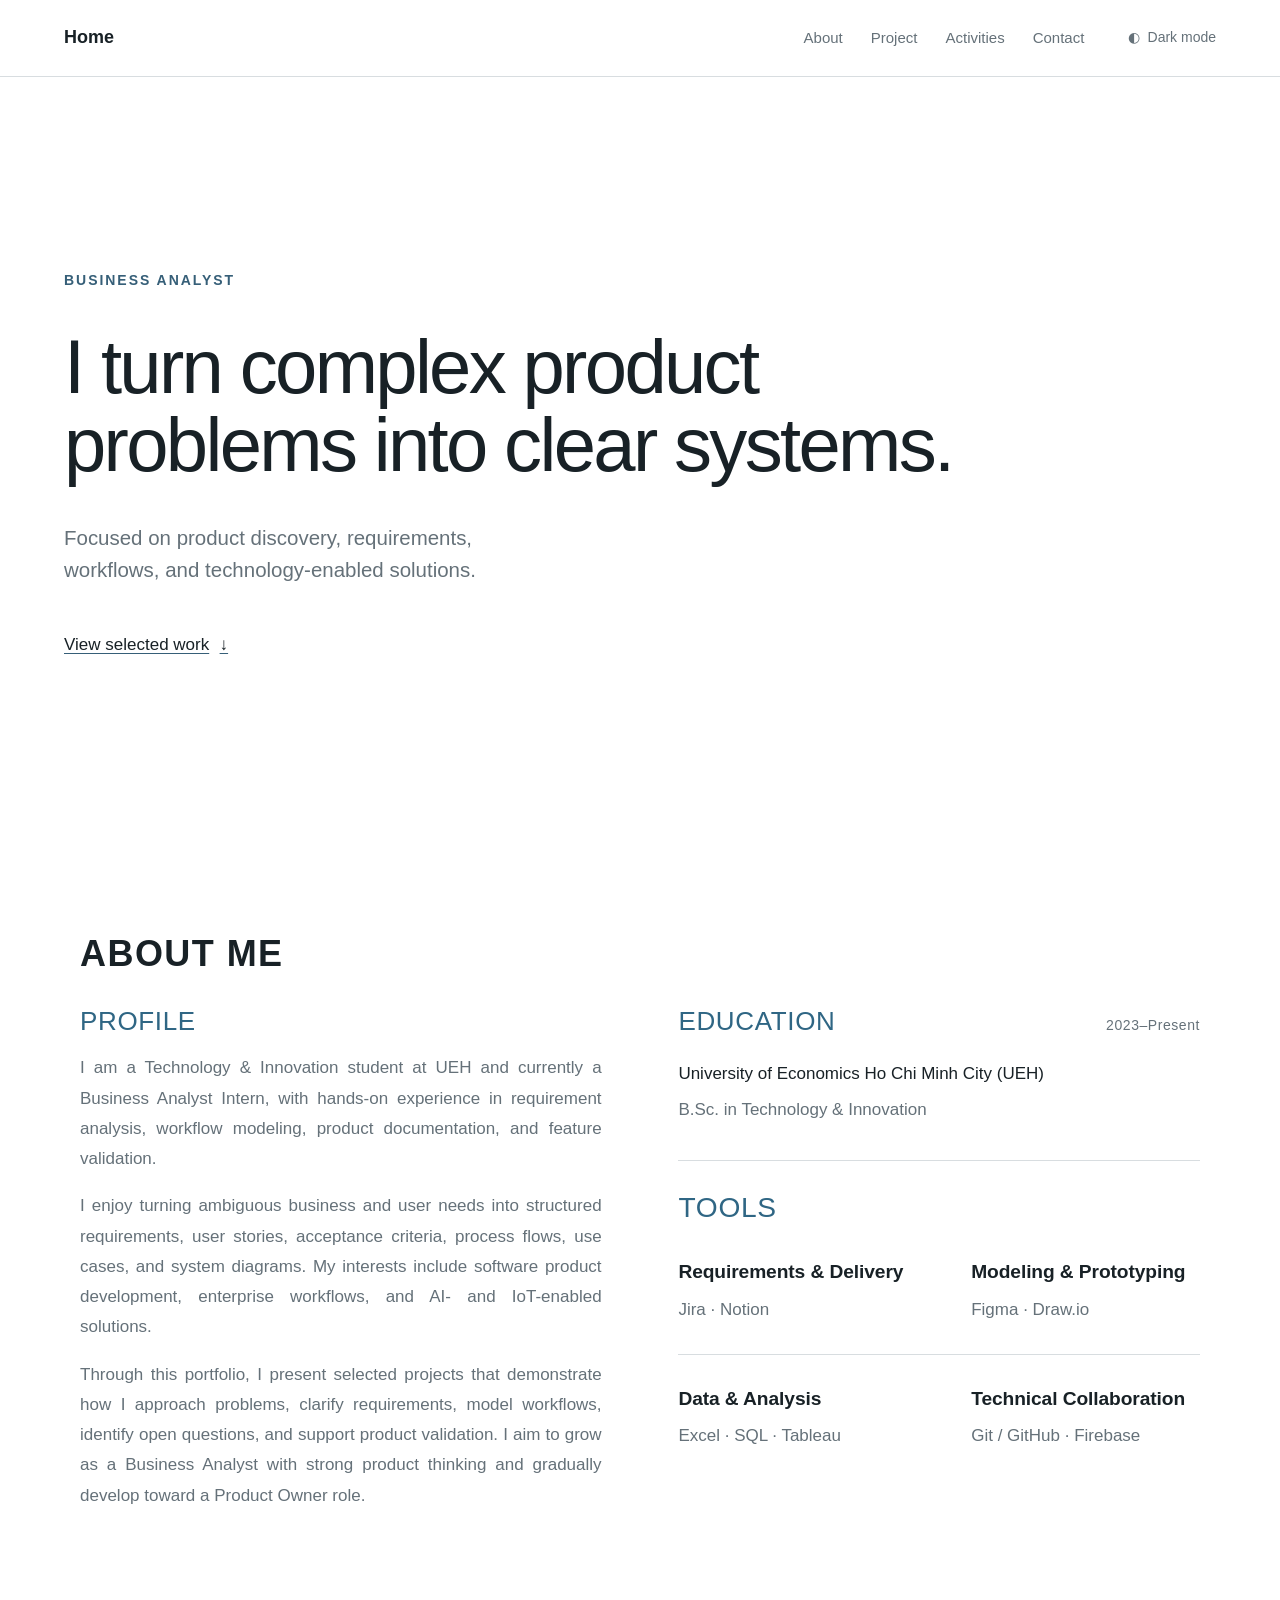
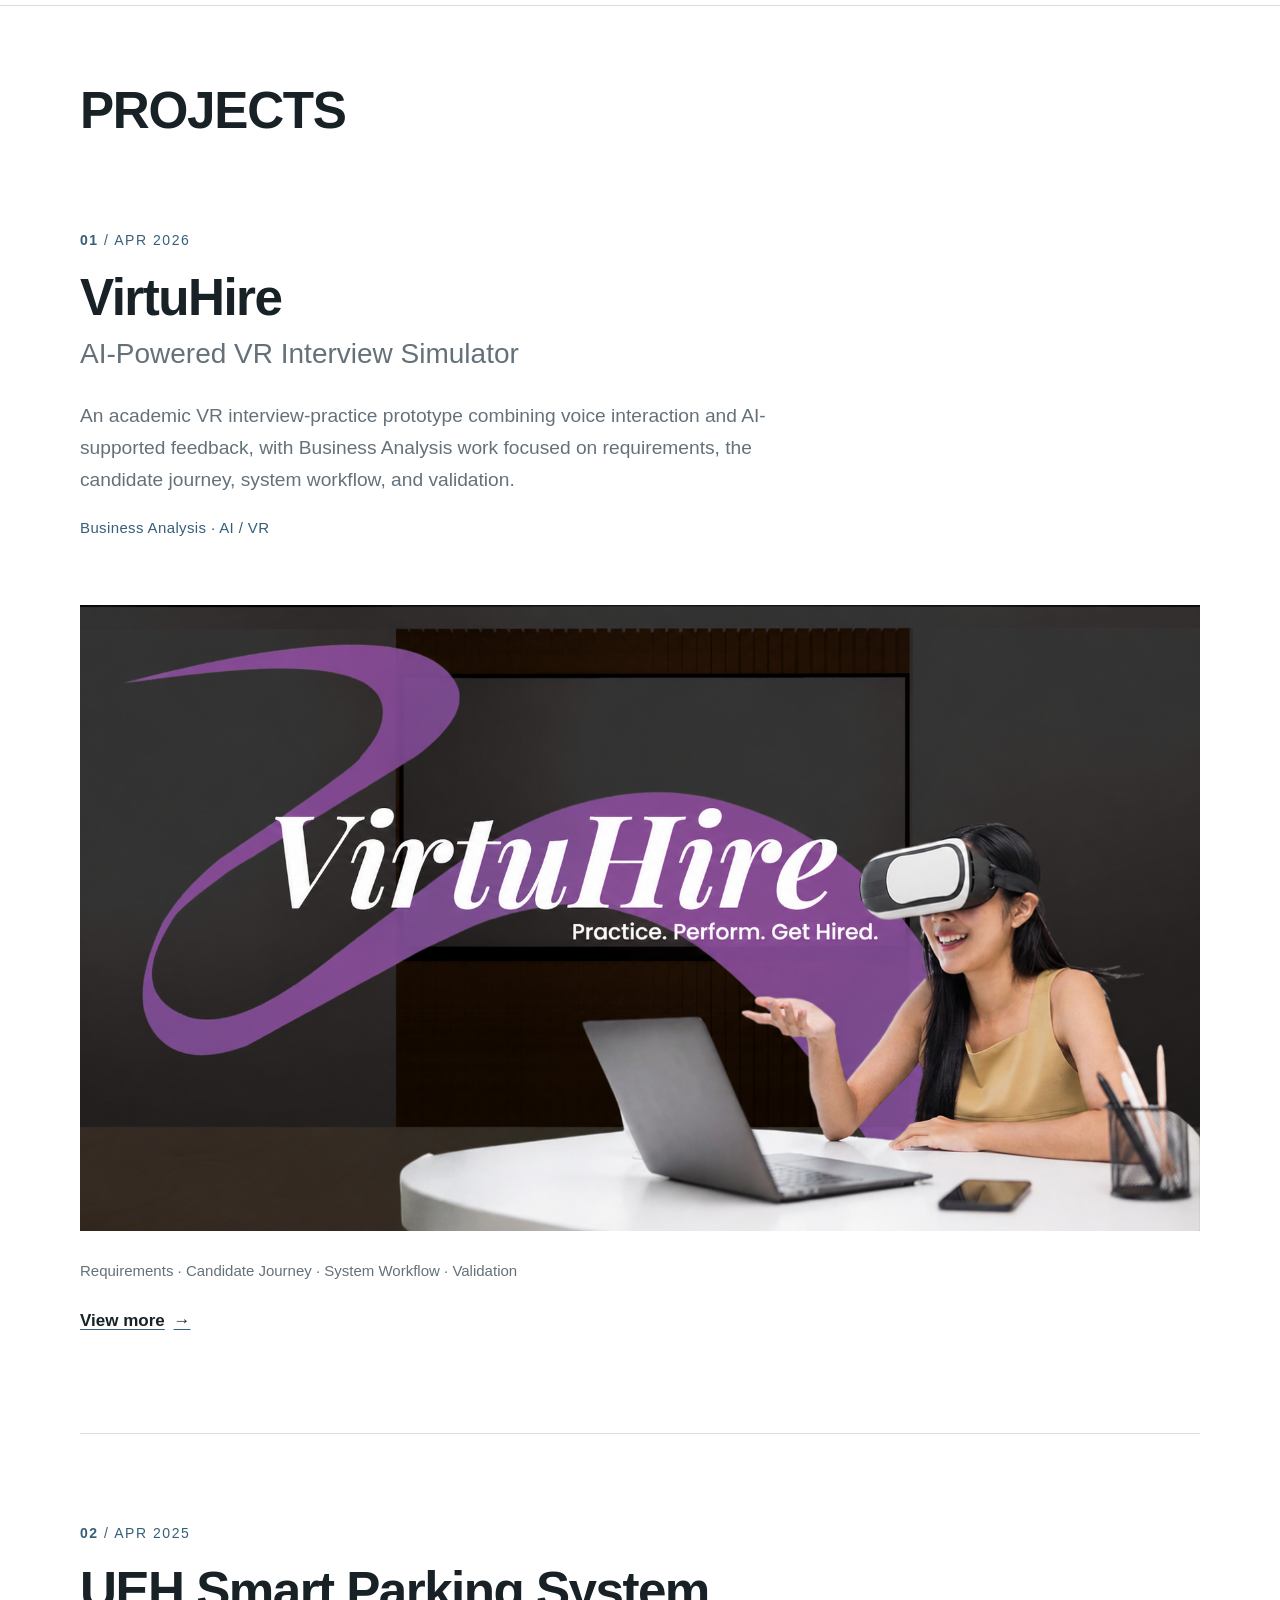
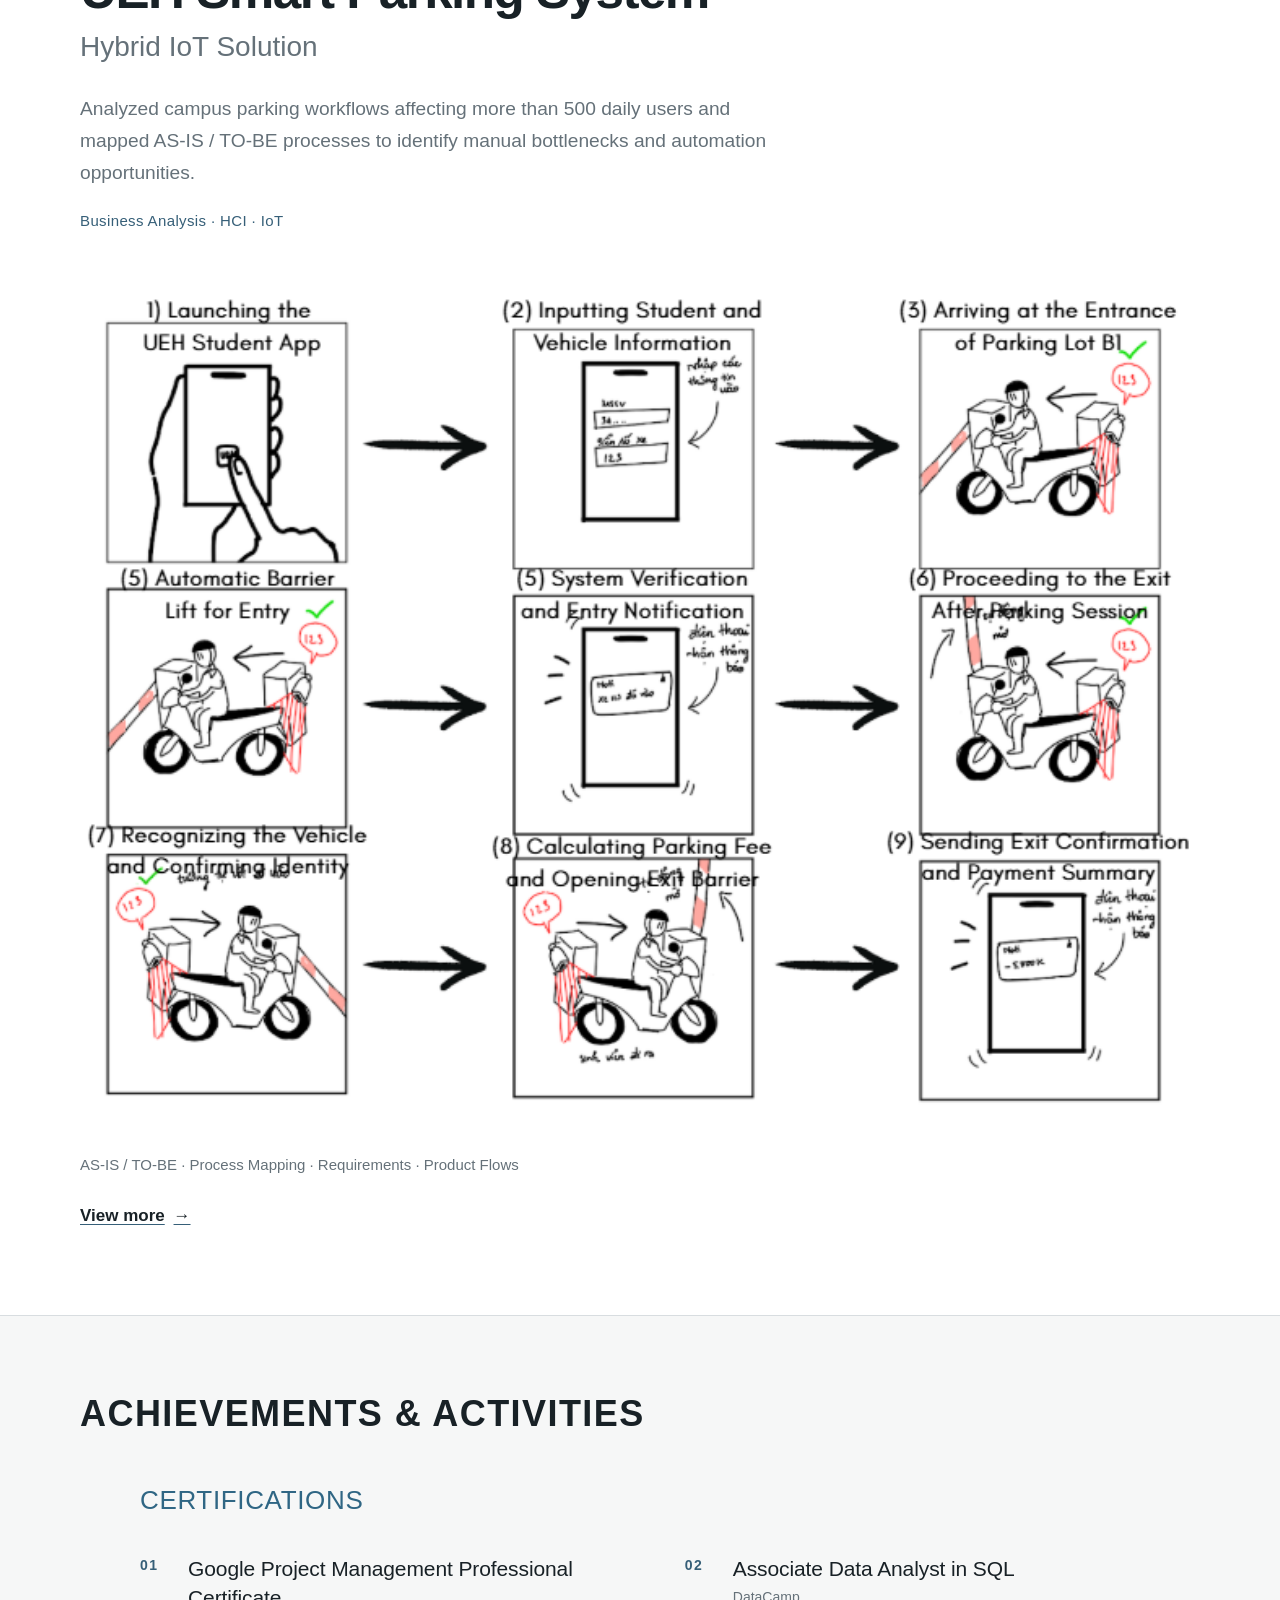
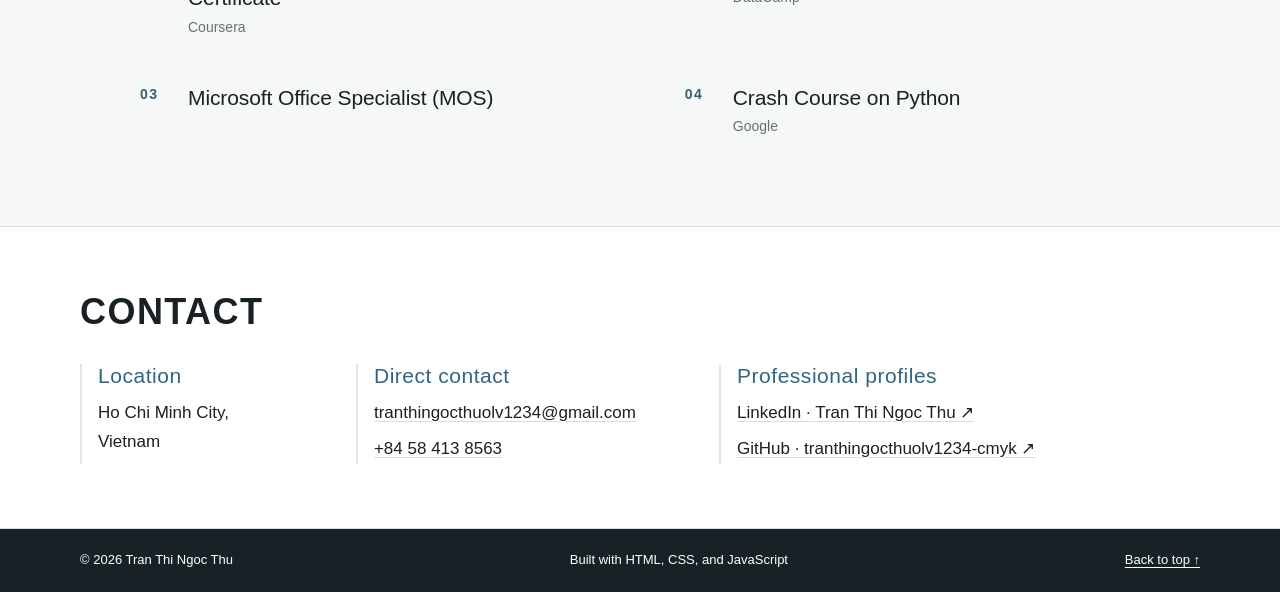
==== commit 50678ea2: "Redesign homepage project showcase" ====
--- a/index.html
+++ b/index.html
@@ -107,40 +107,36 @@
         <h2 class="primary-section-title" id="projects-title">PROJECTS</h2>
       </div>
 
-      <div class="project-timeline section-inner">
-        <details class="timeline-project">
-          <summary>
-            <time datetime="2026-04">Apr. 2026</time>
-            <span class="project-summary">
-              <span class="project-title secondary-heading" role="heading" aria-level="2">VirtuHire — AI-Powered VR Interview Simulator</span>
-              <span class="project-role">Business Analyst · Technology &amp; Innovation Coursework</span>
-            </span>
-            <span class="project-toggle" aria-hidden="true">+</span>
-          </summary>
-          <div class="project-details">
-            <p class="project-detail-label">Project summary</p>
-            <p>VirtuHire is an academic VR interview-practice prototype that combines voice interaction and AI-supported feedback. My Business Analyst contribution focused on structuring requirements, mapping the candidate journey, modeling the STT–LLM–TTS workflow, and supporting validation of the core interview experience.</p>
-            <ul class="tags" aria-label="Business Analysis work"><li>Requirements</li><li>User stories</li><li>Use cases</li><li>Sequence diagrams</li><li>Validation</li></ul>
-            <h3 class="project-link-heading"><a class="project-case-link" href="projects/virtuhire.html">View full project <span aria-hidden="true">→</span></a></h3>
-          </div>
-        </details>
+      <div class="projects-showcase section-inner">
+        <article class="project-feature">
+          <p class="project-index"><span>01</span> / <time datetime="2026-04">APR 2026</time></p>
+          <header class="project-feature-header">
+            <h3 class="project-feature-title">VirtuHire</h3>
+            <p class="project-feature-descriptor">AI-Powered VR Interview Simulator</p>
+          </header>
+          <p class="project-feature-description">An academic VR interview-practice prototype combining voice interaction and AI-supported feedback, with Business Analysis work focused on requirements, the candidate journey, system workflow, and validation.</p>
+          <p class="project-feature-domain">Business Analysis · AI / VR</p>
+          <a class="project-visual-link" href="projects/virtuhire.html" aria-label="View more about VirtuHire">
+            <img src="assets/images/virtuhire/VirtuHire interface overview.png" width="1680" height="943" loading="lazy" alt="VirtuHire project visual showing a candidate using a VR headset for AI-supported interview practice">
+          </a>
+          <p class="project-capabilities">Requirements · Candidate Journey · System Workflow · Validation</p>
+          <a class="project-more-link" href="projects/virtuhire.html">View more <span aria-hidden="true">→</span></a>
+        </article>
 
-        <details class="timeline-project">
-          <summary>
-            <time datetime="2025-04">Apr. 2025</time>
-            <span class="project-summary">
-              <span class="project-title secondary-heading" role="heading" aria-level="2">UEH Smart Parking System — Hybrid IoT Solution</span>
-              <span class="project-role">Business Analyst · Human-Computer Interaction Coursework</span>
-            </span>
-            <span class="project-toggle" aria-hidden="true">+</span>
-          </summary>
-          <div class="project-details">
-            <p class="project-detail-label">Project summary</p>
-            <p>Analyzed parking workflows affecting more than 500 daily users and mapped AS-IS and TO-BE processes to identify manual bottlenecks and automation opportunities.</p>
-            <ul class="tags" aria-label="Business Analysis work"><li>AS-IS / TO-BE</li><li>Process mapping</li><li>Requirements</li><li>Product flows</li><li>Wireframes</li></ul>
-            <h3 class="project-link-heading"><a class="project-case-link" href="projects/parkflow-b.html">View full project <span aria-hidden="true">→</span></a></h3>
-          </div>
-        </details>
+        <article class="project-feature">
+          <p class="project-index"><span>02</span> / <time datetime="2025-04">APR 2025</time></p>
+          <header class="project-feature-header">
+            <h3 class="project-feature-title">UEH Smart Parking System</h3>
+            <p class="project-feature-descriptor">Hybrid IoT Solution</p>
+          </header>
+          <p class="project-feature-description">Analyzed campus parking workflows affecting more than 500 daily users and mapped AS-IS / TO-BE processes to identify manual bottlenecks and automation opportunities.</p>
+          <p class="project-feature-domain">Business Analysis · HCI · IoT</p>
+          <a class="project-visual-link" href="projects/parkflow-b.html" aria-label="View more about the UEH Smart Parking System">
+            <img src="assets/images/parkflow-b/hero-parking-journey.png" width="689" height="509" loading="lazy" alt="Nine-step storyboard of the proposed campus parking journey from app setup to exit confirmation">
+          </a>
+          <p class="project-capabilities">AS-IS / TO-BE · Process Mapping · Requirements · Product Flows</p>
+          <a class="project-more-link" href="projects/parkflow-b.html">View more <span aria-hidden="true">→</span></a>
+        </article>
       </div>
     </section>
 
--- a/assets/css/style.css
+++ b/assets/css/style.css
@@ -107,49 +107,30 @@
 .tool-group p { margin: 0; color: var(--muted); font-size: 17px; font-weight: 400; line-height: 1.5; overflow-wrap: anywhere; }
 
 /* 9. Projects */
-.projects-heading { margin-bottom: 2.5rem; }
-.projects-heading .primary-section-title { margin: 0; }
-.project-timeline { display: grid; max-width: 1040px; gap: 2.5rem; }
-.timeline-project { position: relative; background: transparent; border-radius: 0; }
-.timeline-project:not(:last-child)::after { position: absolute; z-index: 2; top: 52px; bottom: -92px; left: 30px; width: 1px; background: var(--border); content: ""; }
-.timeline-project summary { position: relative; display: grid; min-height: 104px; padding: 1.35rem 0; align-items: center; grid-template-columns: 120px minmax(0, 1fr) auto; gap: 1.6rem; cursor: pointer; list-style: none; }
-.timeline-project summary::-webkit-details-marker { display: none; }
-.timeline-project summary::before { position: absolute; z-index: 3; top: 50%; left: 24px; width: 13px; height: 13px; background: var(--bg); border: 2px solid var(--accent); border-radius: 50%; content: ""; transform: translateY(-50%); }
-.timeline-project[open] summary::before { background: var(--accent); }
-.timeline-project.is-visible summary::before { animation: timeline-dot 1s ease-out .2s both; }
-.timeline-project time { padding-left: 3rem; color: var(--accent); font-size: 14px; font-weight: 400; letter-spacing: .08em; text-transform: uppercase; }
-.project-summary { display: grid; gap: .4rem; }
-.project-title { margin: 0; color: var(--heading-accent); font-size: 26px; font-weight: 400; transition: color .2s ease; }
-.timeline-project summary:hover .project-title { color: var(--accent); }
-.project-role { color: var(--muted); font-size: 14px; font-weight: 400; letter-spacing: .015em; }
-.project-toggle { min-width: 78px; color: var(--accent); font-size: 0; font-weight: 400; letter-spacing: .08em; text-align: right; text-transform: uppercase; }
-.project-toggle::before { font-size: 14px; content: "Details +"; }
-.timeline-project[open] .project-toggle::before { content: "Close −"; }
-.project-details { max-width: 860px; margin: 0; padding: 0 0 2rem 9.75rem; color: var(--muted); font-size: 17px; line-height: 1.75; }
-.project-details > p:not(.project-detail-label) { text-align: justify; text-justify: inter-word; hyphens: auto; }
-.project-detail-label { margin: 0 0 .55rem; color: var(--accent); font-size: 14px; font-weight: 700; letter-spacing: .12em; text-transform: uppercase; }
-.project-detail-label:not(:first-child) { margin-top: 1.6rem; }
-.project-details > ul:not(.tags) { padding-left: 1.2rem; }
-.project-details > ul:not(.tags) li { margin-bottom: .5rem; text-align: justify; text-justify: inter-word; hyphens: auto; }
-.tags { display: flex; margin: 1.4rem 0; padding: .9rem 0; flex-wrap: wrap; gap: .35rem .65rem; border-top: 1px solid var(--border); border-bottom: 1px solid var(--border); list-style: none; }
-.tags::before { margin-right: .25rem; color: var(--accent); font-size: 14px; font-weight: 700; letter-spacing: .1em; content: "FOCUS AREAS"; }
-.tags li { padding: 0; background: transparent; color: var(--muted); font-size: 14px; }
-.tags li:not(:last-child)::after { margin-left: .65rem; color: var(--border); content: "·"; }
-.external-link { display: inline-block; font-size: 14px; font-weight: 700; letter-spacing: .08em; text-transform: uppercase; }
-.project-link-heading { margin: 1.25rem 0 0; font-size: 21px; }
-.project-case-link { display: inline-flex; padding: .2rem 0; align-items: center; gap: .5rem; color: var(--accent); border-bottom: 1px solid var(--accent); font-size: inherit; font-weight: 700; letter-spacing: .015em; text-decoration: none; transition: color .2s ease, border-color .2s ease; }
-.project-details .external-link { display: inline-flex; min-height: 40px; padding: .35rem 0; align-items: center; gap: .65rem; color: var(--accent); border-bottom: 1px solid var(--accent); font-size: 14px; font-weight: 700; letter-spacing: .08em; text-decoration: none; text-transform: uppercase; transition: color .2s ease, border-color .2s ease; }
-.project-case-link:hover, .project-details .external-link:hover { color: var(--text); border-color: var(--text); }
-
+.projects-heading { margin-bottom: clamp(4.5rem, 7vw, 6rem); }
+.projects-heading .primary-section-title { margin: 0; font-size: clamp(2.75rem, 4vw, 3.25rem); font-weight: 600; letter-spacing: -.025em; }
+.projects-showcase { max-width: 1120px; }
+.project-feature { min-width: 0; }
+.project-feature + .project-feature { margin-top: clamp(5rem, 7vw, 6rem); padding-top: clamp(5rem, 7vw, 6rem); border-top: 1px solid var(--border); }
+.project-index { margin: 0 0 1.25rem; color: var(--accent); font-size: 14px; font-weight: 500; letter-spacing: .11em; line-height: 1.4; }
+.project-index span { font-weight: 700; }
+.project-feature-header { max-width: 900px; }
+.project-feature-title { margin: 0; color: var(--text); font-size: clamp(2.75rem, 4vw, 3.5rem); font-weight: 600; letter-spacing: -.03em; line-height: 1.04; text-wrap: balance; }
+.project-feature-descriptor { margin: .75rem 0 0; color: var(--muted); font-size: clamp(1.5rem, 2.2vw, 1.75rem); line-height: 1.3; text-wrap: balance; }
+.project-feature-description { max-width: 720px; margin: 1.75rem 0 0; color: var(--muted); font-size: clamp(18px, 1.5vw, 20px); line-height: 1.65; }
+.project-feature-domain { margin: 1.25rem 0 0; color: var(--accent); font-size: 15px; font-weight: 500; letter-spacing: .025em; }
+.project-visual-link { display: block; margin-top: clamp(3rem, 5vw, 4rem); overflow: hidden; background: var(--surface); text-decoration: none; }
+.project-visual-link img { width: 100%; height: auto; object-fit: contain; transition: opacity .35s ease, transform .35s ease; }
+.project-visual-link:hover img, .project-visual-link:focus-visible img { opacity: .97; transform: scale(1.008); }
+.project-capabilities { margin: 1.75rem 0 0; color: var(--muted); font-size: 15px; line-height: 1.65; }
+.project-more-link { min-height: 44px; display: inline-flex; margin-top: 1rem; align-items: center; gap: .55rem; color: var(--text); font-size: 17px; font-weight: 600; text-decoration-color: var(--accent); transition: color .2s ease; }
+.project-more-link span { transition: transform .2s ease; }
+.project-more-link:hover { color: var(--accent); }
+.project-more-link:hover span, .project-more-link:focus-visible span { transform: translateX(4px); }
+.project-feature.reveal { transition-duration: .45s; }
 /* Subtle reveal effects */
 .reveal { opacity: 0; transform: translateY(14px); transition: opacity .65s ease, transform .65s ease; }
 .reveal.is-visible { opacity: 1; transform: translateY(0); }
-
-@keyframes timeline-dot {
-  0% { background: var(--bg); box-shadow: 0 0 0 0 var(--accent-soft); }
-  45% { background: var(--accent); box-shadow: 0 0 0 8px var(--accent-soft); }
-  100% { background: var(--accent); box-shadow: 0 0 0 3px var(--accent-soft); }
-}
 
 /* 10. Achievements & Activities */
 .achievements { background: var(--surface); }
@@ -218,13 +199,13 @@
   .section-heading { margin-bottom: 3rem; }
   .section-heading .eyebrow { grid-row: auto; }
   .tool-groups { gap: 0; }
-  .timeline-project summary { min-height: 0; padding: 1.25rem 0; grid-template-columns: 1fr auto; gap: .7rem 1rem; }
-  .timeline-project summary::before { top: 1.55rem; left: .4rem; transform: none; }
-  .timeline-project:not(:last-child)::after { top: 1.55rem; bottom: -3.35rem; left: 12px; }
-  .timeline-project time { grid-column: 1; padding-left: 1.5rem; }
-  .project-summary { grid-column: 1; }
-  .project-toggle { grid-column: 2; grid-row: 1 / 3; align-self: center; }
-  .project-details { padding: 0 0 1.5rem; }
+  .projects-heading { margin-bottom: 3.5rem; }
+  .projects-heading .primary-section-title { font-size: clamp(2.25rem, 10vw, 2.625rem); }
+  .project-feature + .project-feature { margin-top: 4rem; padding-top: 4rem; }
+  .project-feature-title { font-size: clamp(2.25rem, 10vw, 2.625rem); }
+  .project-feature-descriptor { font-size: clamp(1.25rem, 5.5vw, 1.4375rem); }
+  .project-feature-description { margin-top: 1.5rem; font-size: 17px; }
+  .project-visual-link { margin-top: 2rem; }
   .certifications ul { grid-template-columns: 1fr; }
   .contact-details { width: 100%; grid-template-columns: 1fr; gap: 1.75rem; }
   .tool-row { grid-template-columns: 1fr; }
@@ -250,5 +231,5 @@
   *, *::before, *::after { scroll-behavior: auto; transition-duration: .01ms !important; }
   .hero-copy > * { animation: none; }
   .reveal { opacity: 1; transform: none; }
-  .timeline-project.is-visible summary::before { animation: none; background: var(--accent); box-shadow: 0 0 0 3px var(--accent-soft); }
-}
+  .project-visual-link:hover img, .project-visual-link:focus-visible img { opacity: 1; transform: none; }
+}
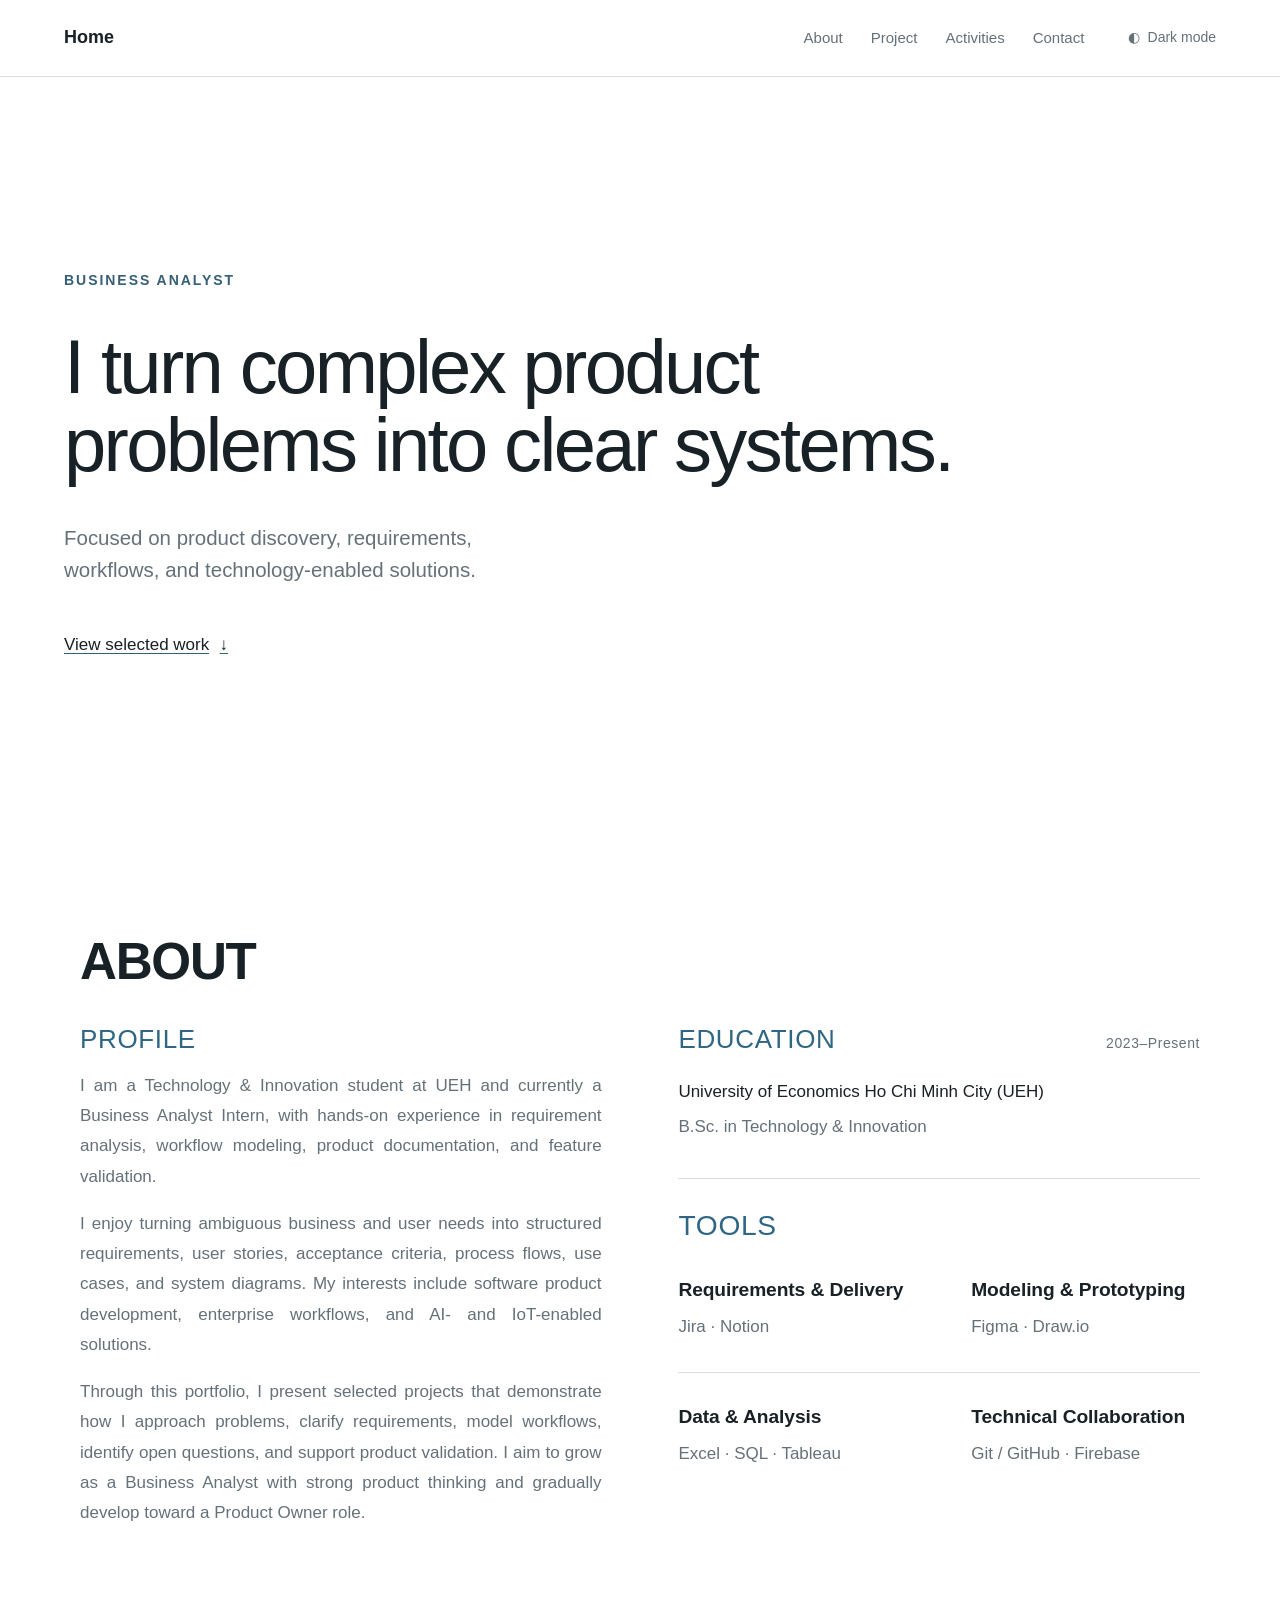
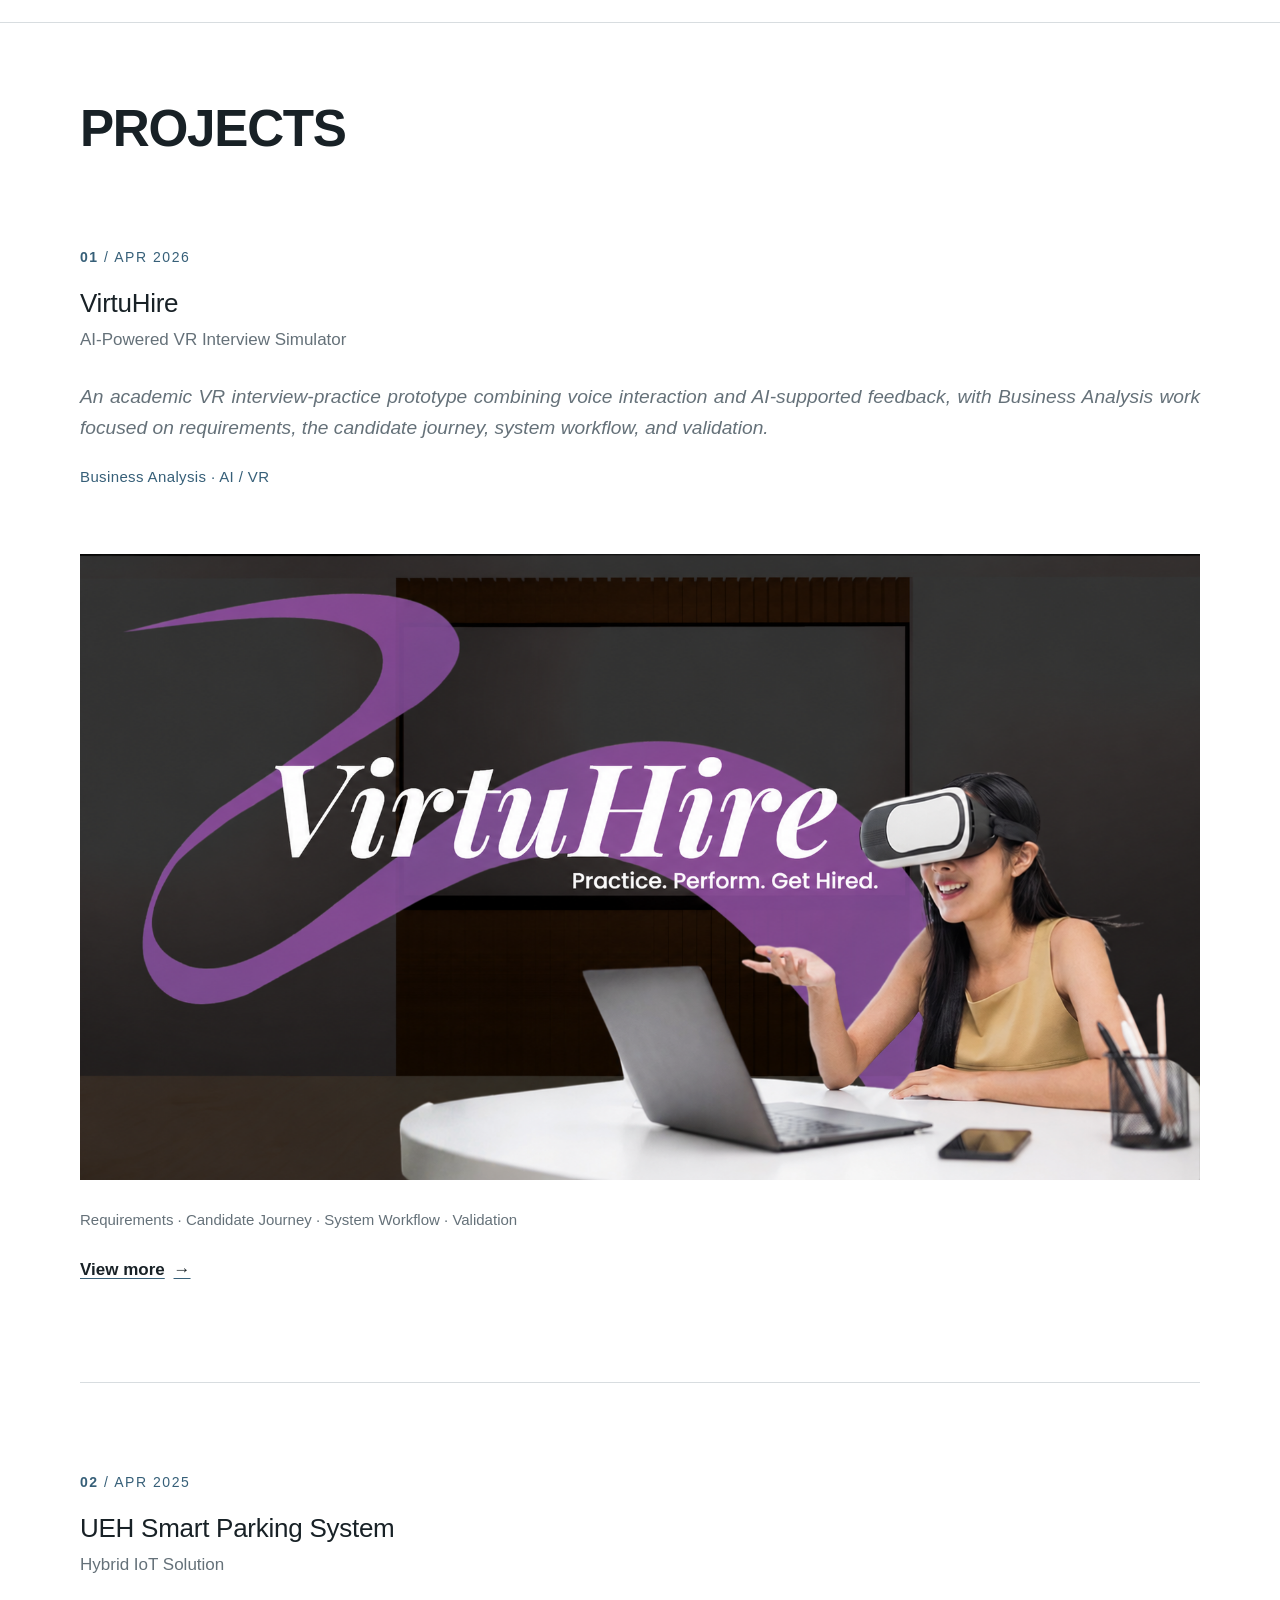
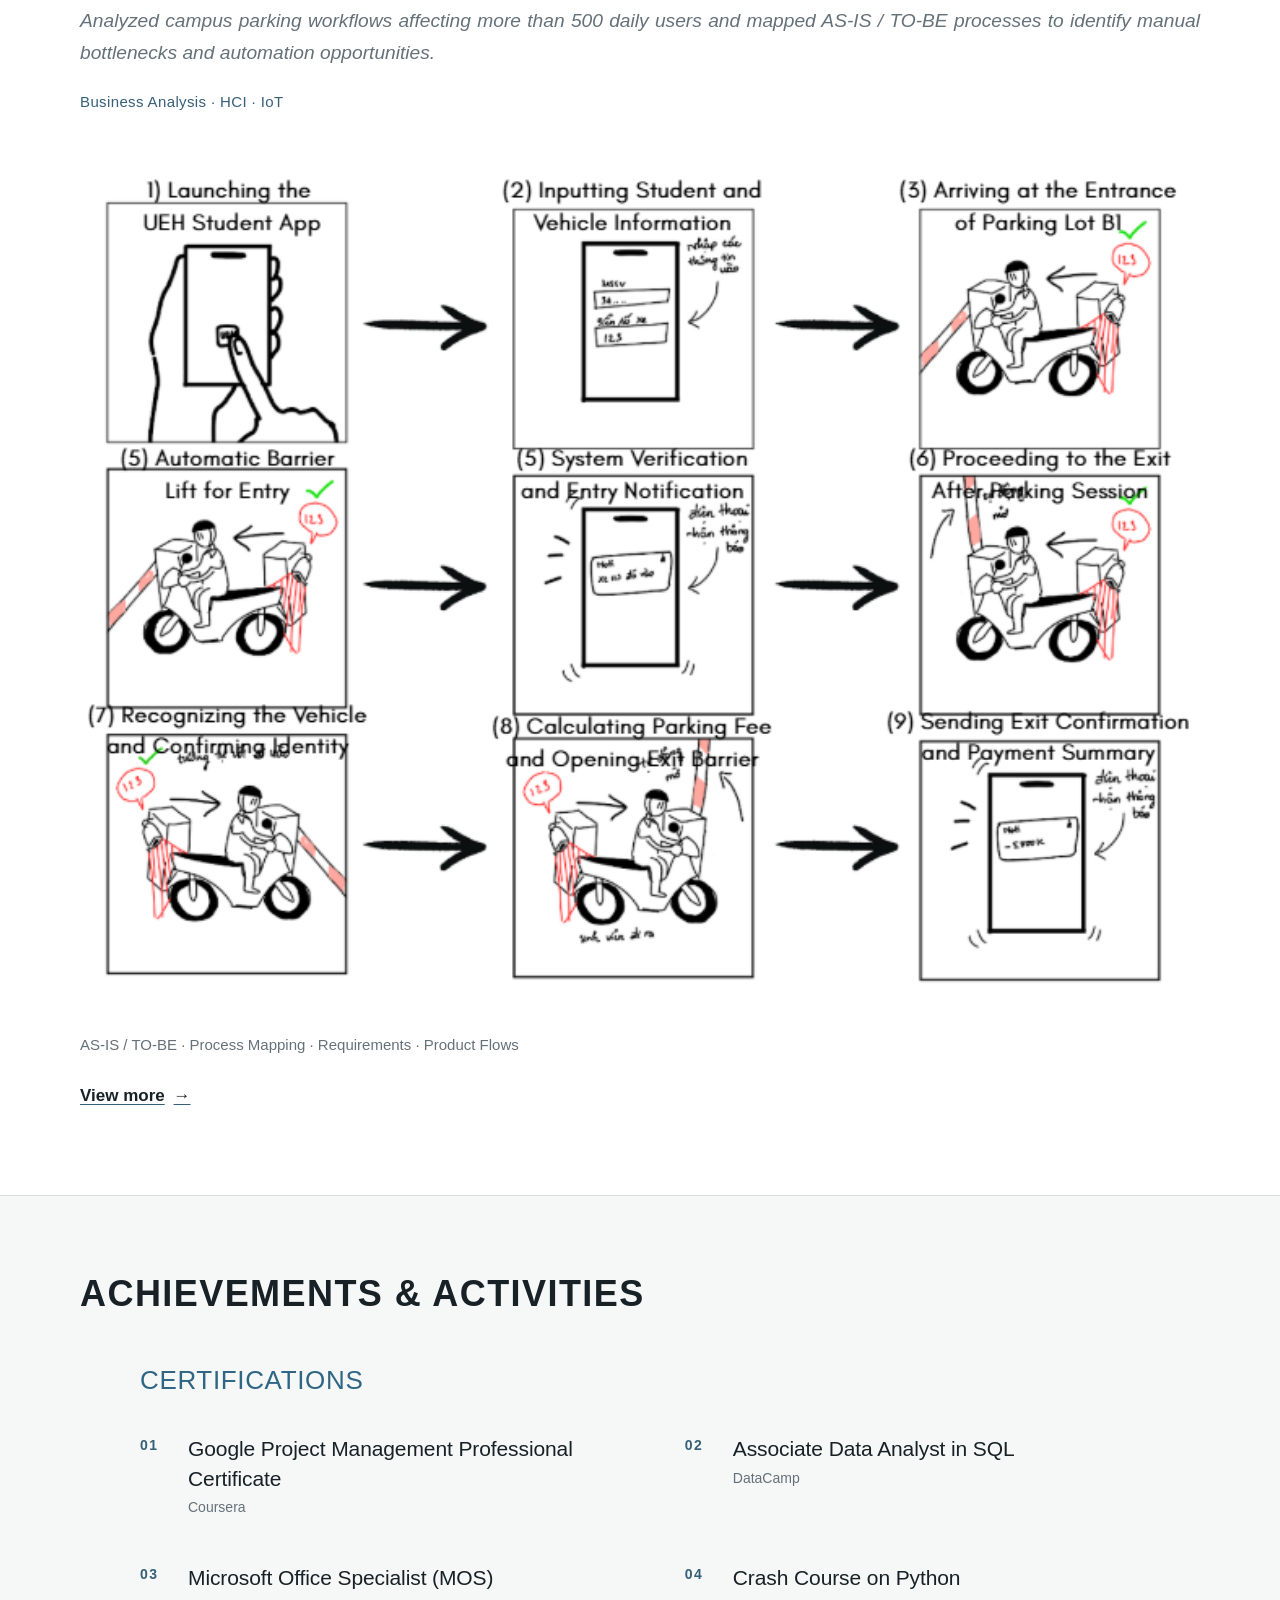
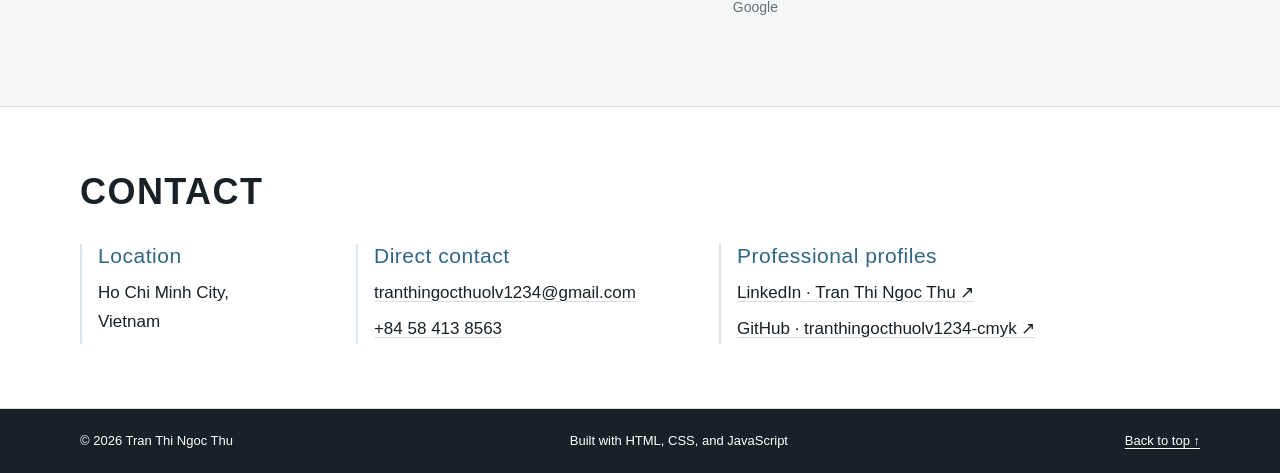
==== commit 2c8a91f9: "Refine project typography and summaries" ====
--- a/index.html
+++ b/index.html
@@ -55,7 +55,7 @@
 
     <section class="section about" id="about" aria-labelledby="about-title">
       <div class="section-inner about-layout">
-        <h2 class="primary-section-title" id="about-title">ABOUT ME</h2>
+        <h2 class="primary-section-title" id="about-title">ABOUT</h2>
         <article class="about-introduction">
           <h2 class="secondary-heading">PROFILE</h2>
           <p>I am a Technology &amp; Innovation student at UEH and currently a Business Analyst Intern, with hands-on experience in requirement analysis, workflow modeling, product documentation, and feature validation.</p>
--- a/assets/css/style.css
+++ b/assets/css/style.css
@@ -108,16 +108,16 @@
 
 /* 9. Projects */
 .projects-heading { margin-bottom: clamp(4.5rem, 7vw, 6rem); }
-.projects-heading .primary-section-title { margin: 0; font-size: clamp(2.75rem, 4vw, 3.25rem); font-weight: 600; letter-spacing: -.025em; }
+.projects-heading .primary-section-title, .about-layout > .primary-section-title { margin: 0; font-size: clamp(2.75rem, 4vw, 3.25rem); font-weight: 600; letter-spacing: -.025em; }
 .projects-showcase { max-width: 1120px; }
 .project-feature { min-width: 0; }
 .project-feature + .project-feature { margin-top: clamp(5rem, 7vw, 6rem); padding-top: clamp(5rem, 7vw, 6rem); border-top: 1px solid var(--border); }
 .project-index { margin: 0 0 1.25rem; color: var(--accent); font-size: 14px; font-weight: 500; letter-spacing: .11em; line-height: 1.4; }
 .project-index span { font-weight: 700; }
 .project-feature-header { max-width: 900px; }
-.project-feature-title { margin: 0; color: var(--text); font-size: clamp(2.75rem, 4vw, 3.5rem); font-weight: 600; letter-spacing: -.03em; line-height: 1.04; text-wrap: balance; }
-.project-feature-descriptor { margin: .75rem 0 0; color: var(--muted); font-size: clamp(1.5rem, 2.2vw, 1.75rem); line-height: 1.3; text-wrap: balance; }
-.project-feature-description { max-width: 720px; margin: 1.75rem 0 0; color: var(--muted); font-size: clamp(18px, 1.5vw, 20px); line-height: 1.65; }
+.project-feature-title { margin: 0; color: var(--text); font-size: 26px; font-weight: 400; letter-spacing: -.01em; line-height: 1.2; text-wrap: balance; }
+.project-feature-descriptor { margin: .5rem 0 0; color: var(--muted); font-size: 17px; line-height: 1.5; text-wrap: balance; }
+.project-feature-description { width: 100%; max-width: none; margin: 1.75rem 0 0; color: var(--muted); font-size: clamp(18px, 1.5vw, 20px); font-style: italic; line-height: 1.65; text-align: justify; text-justify: inter-word; hyphens: auto; }
 .project-feature-domain { margin: 1.25rem 0 0; color: var(--accent); font-size: 15px; font-weight: 500; letter-spacing: .025em; }
 .project-visual-link { display: block; margin-top: clamp(3rem, 5vw, 4rem); overflow: hidden; background: var(--surface); text-decoration: none; }
 .project-visual-link img { width: 100%; height: auto; object-fit: contain; transition: opacity .35s ease, transform .35s ease; }
@@ -200,10 +200,10 @@
   .section-heading .eyebrow { grid-row: auto; }
   .tool-groups { gap: 0; }
   .projects-heading { margin-bottom: 3.5rem; }
-  .projects-heading .primary-section-title { font-size: clamp(2.25rem, 10vw, 2.625rem); }
+  .projects-heading .primary-section-title, .about-layout > .primary-section-title { font-size: clamp(2.25rem, 10vw, 2.625rem); }
   .project-feature + .project-feature { margin-top: 4rem; padding-top: 4rem; }
-  .project-feature-title { font-size: clamp(2.25rem, 10vw, 2.625rem); }
-  .project-feature-descriptor { font-size: clamp(1.25rem, 5.5vw, 1.4375rem); }
+  .project-feature-title { font-size: 26px; }
+  .project-feature-descriptor { font-size: 17px; }
   .project-feature-description { margin-top: 1.5rem; font-size: 17px; }
   .project-visual-link { margin-top: 2rem; }
   .certifications ul { grid-template-columns: 1fr; }
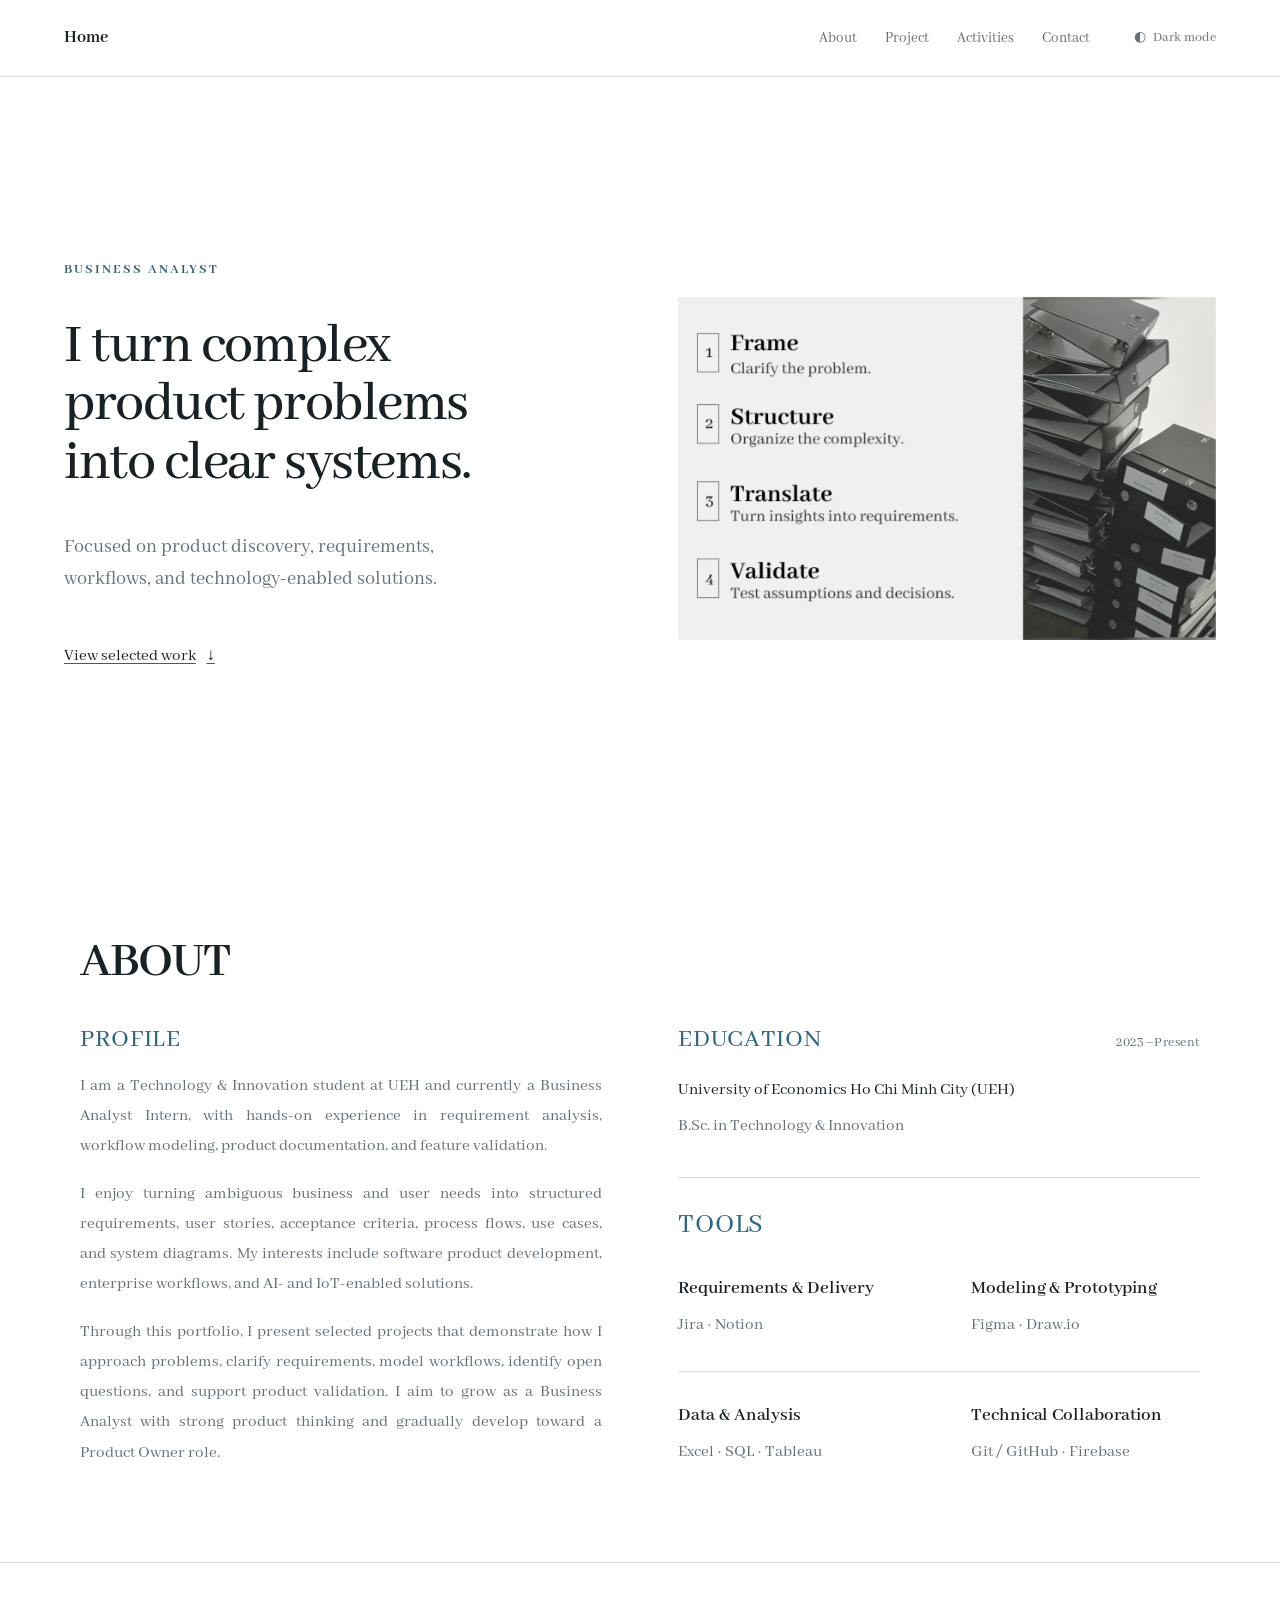
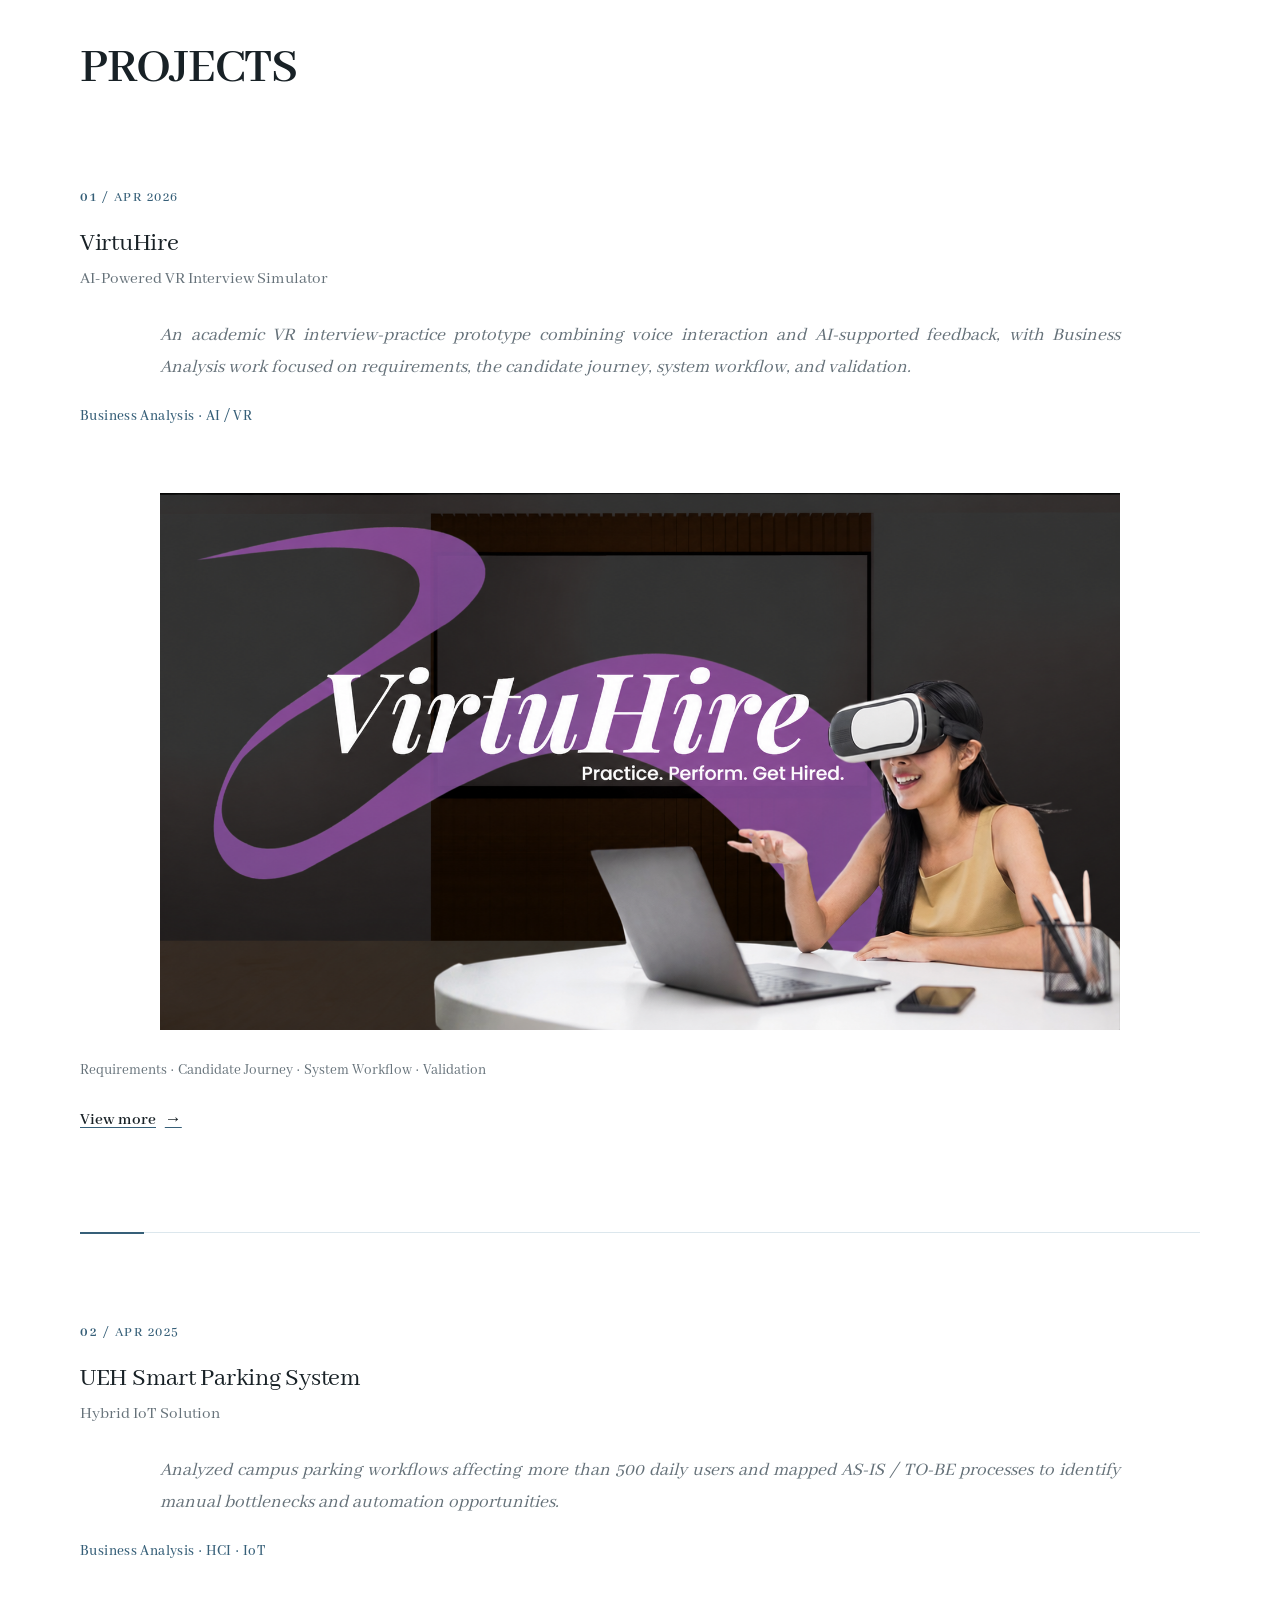
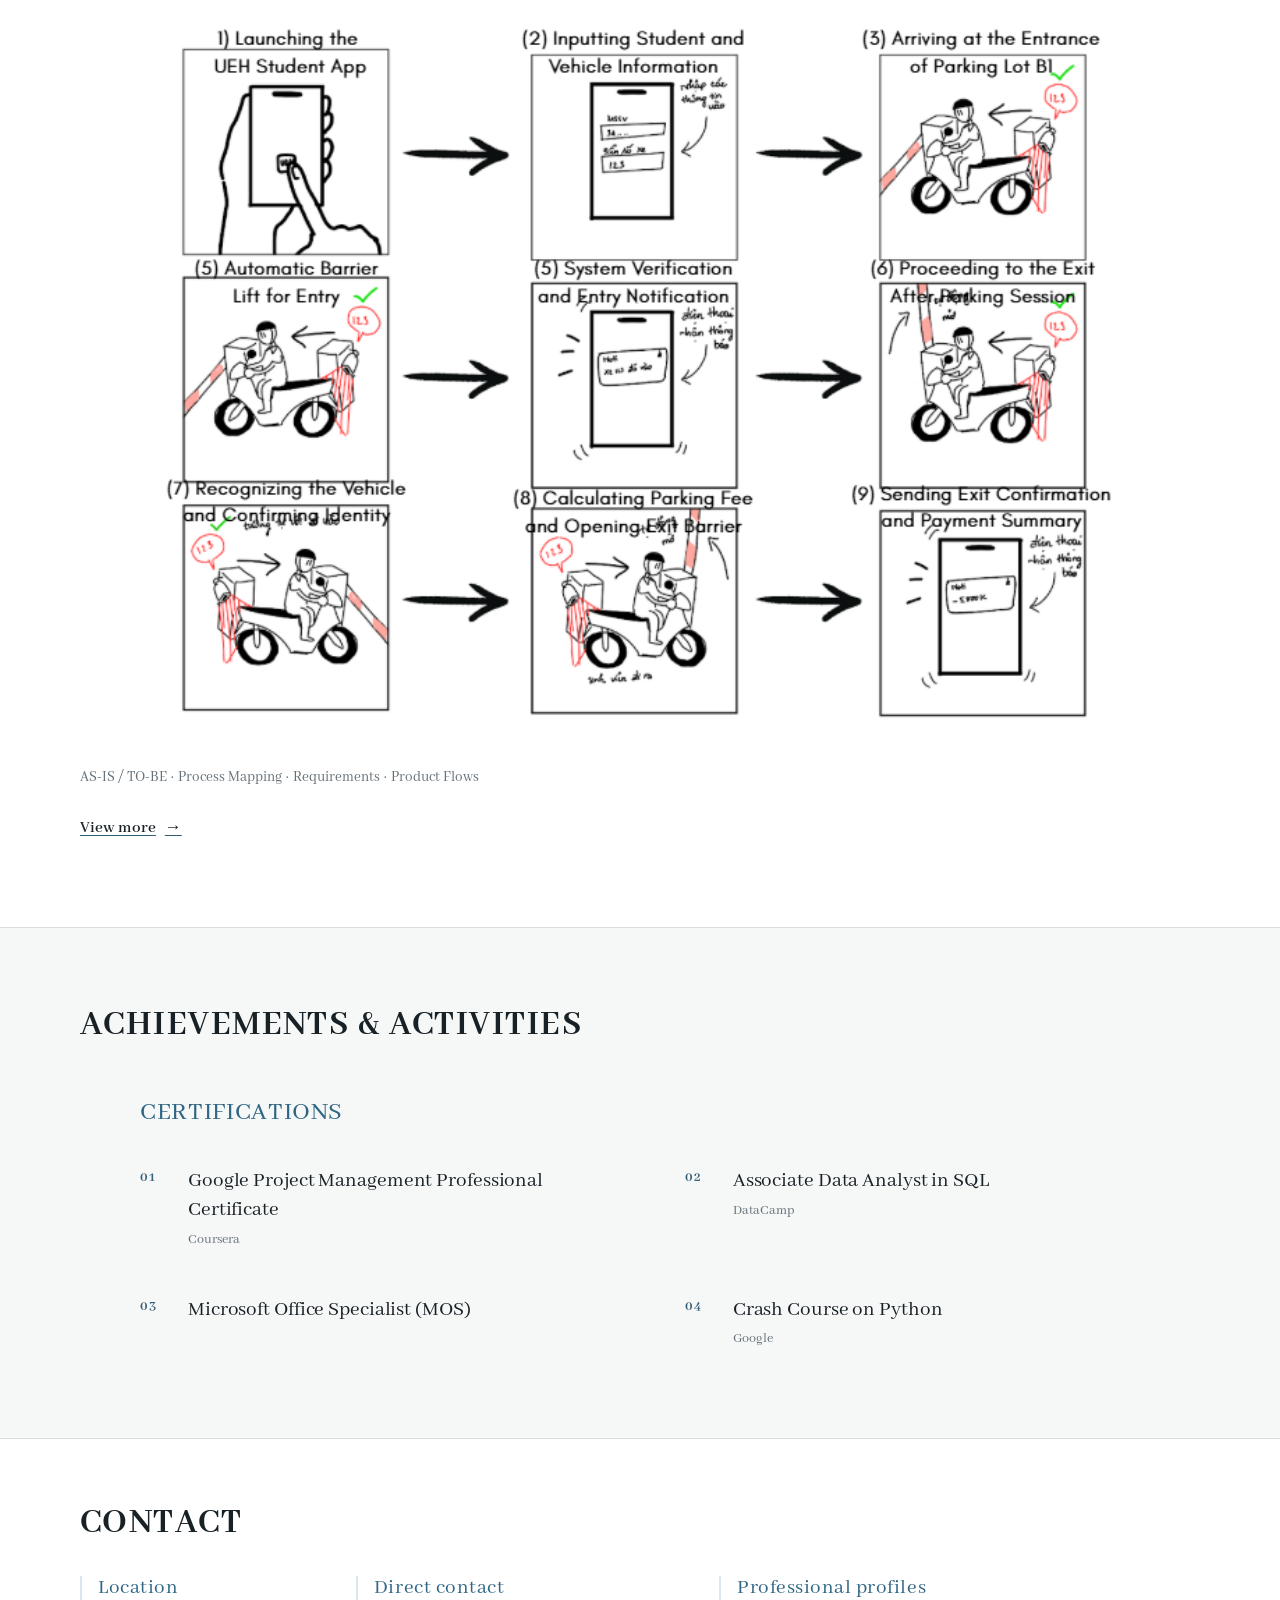
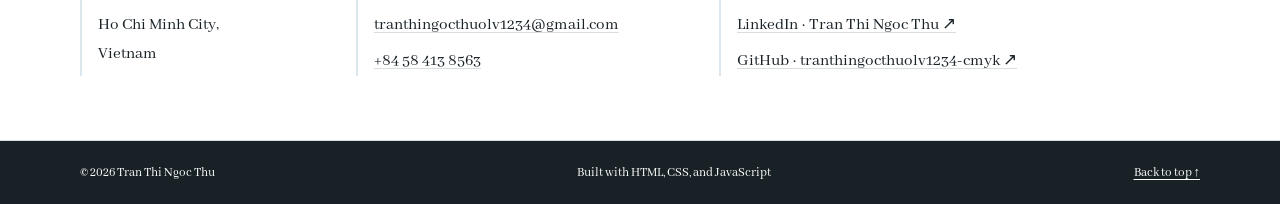
==== commit 93916e00: "Add editorial hero and Abhaya Libre typography" ====
--- a/index.html
+++ b/index.html
@@ -50,6 +50,9 @@
           <p class="hero-description">Focused on product discovery, requirements, workflows, and technology-enabled solutions.</p>
           <a class="hero-cta" href="#projects">View selected work <span aria-hidden="true">↓</span></a>
         </div>
+        <figure class="hero-art">
+          <img src="assets/images/Background.png" width="627" height="400" fetchpriority="high" alt="Four-step Business Analysis approach: frame, structure, translate, and validate">
+        </figure>
       </div>
     </section>
 
--- a/assets/css/style.css
+++ b/assets/css/style.css
@@ -1,3 +1,5 @@
+@import url("https://fonts.googleapis.com/css2?family=Abhaya+Libre:wght@400;500;600;700&display=swap");
+
 /* 1. CSS variables */
 :root {
   color-scheme: light;
@@ -10,8 +12,8 @@
   --heading-accent: #2f6684;
   --accent-soft: #dce7ed;
   --border: #d8dde0;
-  --serif: -apple-system, BlinkMacSystemFont, "Segoe UI", Helvetica, Arial, sans-serif;
-  --sans: -apple-system, BlinkMacSystemFont, "Segoe UI", Helvetica, Arial, sans-serif;
+  --serif: "Abhaya Libre", Georgia, serif;
+  --sans: "Abhaya Libre", Georgia, serif;
   --max-content: 1120px;
   --page-max: 1200px;
   --page-gutter: clamp(1.5rem, 5vw, 4rem);
@@ -68,17 +70,20 @@
 
 /* 7. Homepage hero */
 .hero { min-height: calc(95svh - var(--header-height)); display: flex; padding: clamp(4.5rem, 9vw, 8rem) var(--page-gutter) clamp(7rem, 12vh, 10rem); align-items: center; }
-.hero-inner { width: min(100%, var(--page-max)); margin-inline: auto; }
-.hero-copy { max-width: 920px; }
+.hero-inner { width: min(100%, var(--page-max)); display: grid; margin-inline: auto; align-items: center; grid-template-columns: repeat(2, minmax(0, 1fr)); gap: clamp(3rem, 6vw, 6rem); }
+.hero-copy { max-width: 590px; }
 .hero-label { margin: 0 0 clamp(1.5rem, 3vw, 2.25rem); color: var(--accent); font-size: 14px; font-weight: 700; letter-spacing: .14em; text-transform: uppercase; }
-.hero-title { max-width: 900px; margin: 0; font-size: clamp(3.5rem, 6vw, 4.75rem); font-weight: 400; letter-spacing: -.035em; line-height: 1.02; text-wrap: balance; }
+.hero-title { max-width: 590px; margin: 0; font-size: clamp(3rem, 4.5vw, 4rem); font-weight: 500; letter-spacing: -.025em; line-height: 1.02; text-wrap: balance; }
 .hero-description { max-width: 620px; margin: clamp(1.75rem, 3vw, 2.5rem) 0 0; color: var(--muted); font-size: clamp(18px, 1.6vw, 21px); line-height: 1.55; text-wrap: balance; }
 .hero-cta { min-height: 44px; display: inline-flex; margin-top: clamp(1.75rem, 3vw, 2.5rem); align-items: center; gap: .65rem; color: var(--text); font-size: 17px; text-decoration-color: var(--accent); transition: color .18s ease, text-decoration-color .18s ease; }
 .hero-cta:hover { color: var(--accent); text-decoration-color: var(--accent); }
+.hero-art { width: 100%; max-width: 627px; margin: 0; justify-self: end; }
+.hero-art img { width: 100%; height: auto; object-fit: contain; }
 .hero-copy > * { animation: hero-reveal .45s ease both; }
 .hero-copy > :nth-child(2) { animation-delay: .08s; }
 .hero-copy > :nth-child(3) { animation-delay: .16s; }
 .hero-copy > :nth-child(4) { animation-delay: .24s; }
+.hero-art { animation: hero-reveal .45s ease .16s both; }
 
 @keyframes hero-reveal {
   from { opacity: 0; transform: translateY(10px); }
@@ -110,16 +115,17 @@
 .projects-heading { margin-bottom: clamp(4.5rem, 7vw, 6rem); }
 .projects-heading .primary-section-title, .about-layout > .primary-section-title { margin: 0; font-size: clamp(2.75rem, 4vw, 3.25rem); font-weight: 600; letter-spacing: -.025em; }
 .projects-showcase { max-width: 1120px; }
-.project-feature { min-width: 0; }
-.project-feature + .project-feature { margin-top: clamp(5rem, 7vw, 6rem); padding-top: clamp(5rem, 7vw, 6rem); border-top: 1px solid var(--border); }
+.project-feature { position: relative; min-width: 0; }
+.project-feature + .project-feature { margin-top: clamp(5rem, 7vw, 6rem); padding-top: clamp(5rem, 7vw, 6rem); border-top: 1px solid var(--accent-soft); }
+.project-feature + .project-feature::before { position: absolute; top: -1px; left: 0; width: 64px; height: 2px; background: var(--accent); content: ""; }
 .project-index { margin: 0 0 1.25rem; color: var(--accent); font-size: 14px; font-weight: 500; letter-spacing: .11em; line-height: 1.4; }
 .project-index span { font-weight: 700; }
 .project-feature-header { max-width: 900px; }
 .project-feature-title { margin: 0; color: var(--text); font-size: 26px; font-weight: 400; letter-spacing: -.01em; line-height: 1.2; text-wrap: balance; }
 .project-feature-descriptor { margin: .5rem 0 0; color: var(--muted); font-size: 17px; line-height: 1.5; text-wrap: balance; }
-.project-feature-description { width: 100%; max-width: none; margin: 1.75rem 0 0; color: var(--muted); font-size: clamp(18px, 1.5vw, 20px); font-style: italic; line-height: 1.65; text-align: justify; text-justify: inter-word; hyphens: auto; }
+.project-feature-description { width: min(100%, 960px); max-width: none; margin: 1.75rem auto 0; color: var(--muted); font-size: clamp(18px, 1.5vw, 20px); font-style: italic; line-height: 1.65; text-align: justify; text-justify: inter-word; hyphens: auto; }
 .project-feature-domain { margin: 1.25rem 0 0; color: var(--accent); font-size: 15px; font-weight: 500; letter-spacing: .025em; }
-.project-visual-link { display: block; margin-top: clamp(3rem, 5vw, 4rem); overflow: hidden; background: var(--surface); text-decoration: none; }
+.project-visual-link { width: min(100%, 960px); display: block; margin: clamp(3rem, 5vw, 4rem) auto 0; overflow: hidden; background: var(--surface); text-decoration: none; }
 .project-visual-link img { width: 100%; height: auto; object-fit: contain; transition: opacity .35s ease, transform .35s ease; }
 .project-visual-link:hover img, .project-visual-link:focus-visible img { opacity: .97; transform: scale(1.008); }
 .project-capabilities { margin: 1.75rem 0 0; color: var(--muted); font-size: 15px; line-height: 1.65; }
@@ -171,6 +177,9 @@
   :root { --page-gutter: clamp(1.25rem, 5vw, 3rem); }
   .section { padding-inline: clamp(1.25rem, 5vw, 3rem); }
   .about-layout { grid-template-columns: 1fr; }
+  .hero-inner { grid-template-columns: 1fr; gap: 3rem; }
+  .hero-copy { max-width: 680px; }
+  .hero-art { justify-self: start; }
   .education { padding: 3rem 0 0; border-top: 1px solid var(--border); }
   .tools-panel { margin-top: 2.5rem; }
 }
@@ -188,7 +197,7 @@
   .primary-nav a::after { right: 0; bottom: .25rem; left: 0; transform-origin: left; }
   .theme-toggle { width: fit-content; }
   .hero { min-height: calc(100svh - var(--header-height)); padding-block: clamp(4rem, 14vw, 6rem) clamp(5rem, 16vw, 7rem); align-items: center; }
-  .hero-title { max-width: 11ch; font-size: clamp(2.5rem, 11.5vw, 3rem); line-height: 1.04; }
+  .hero-title { max-width: 12ch; font-size: clamp(2.5rem, 11.5vw, 3rem); line-height: 1.04; }
   .hero-description { max-width: 32rem; font-size: 18px; }
 }
 
@@ -230,6 +239,7 @@
   html { scroll-behavior: auto; }
   *, *::before, *::after { scroll-behavior: auto; transition-duration: .01ms !important; }
   .hero-copy > * { animation: none; }
+  .hero-art { animation: none; }
   .reveal { opacity: 1; transform: none; }
   .project-visual-link:hover img, .project-visual-link:focus-visible img { opacity: 1; transform: none; }
 }
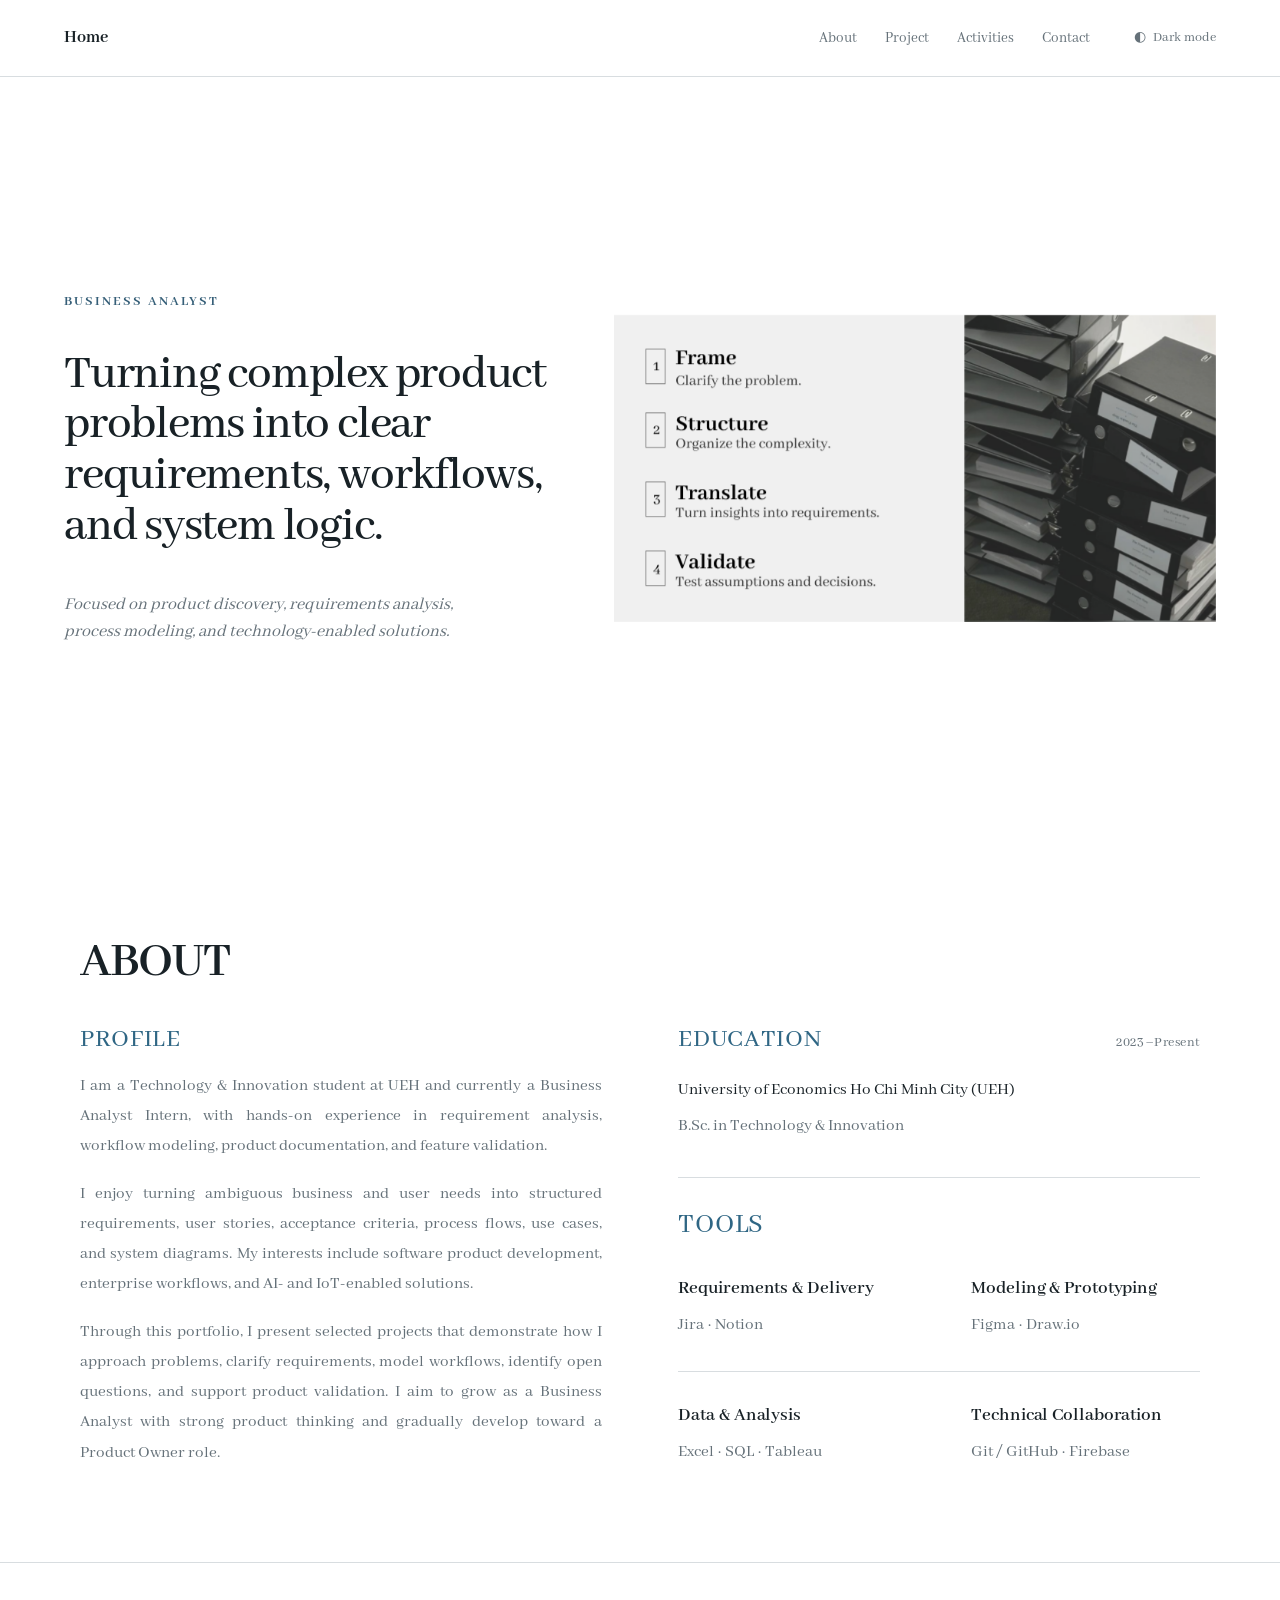
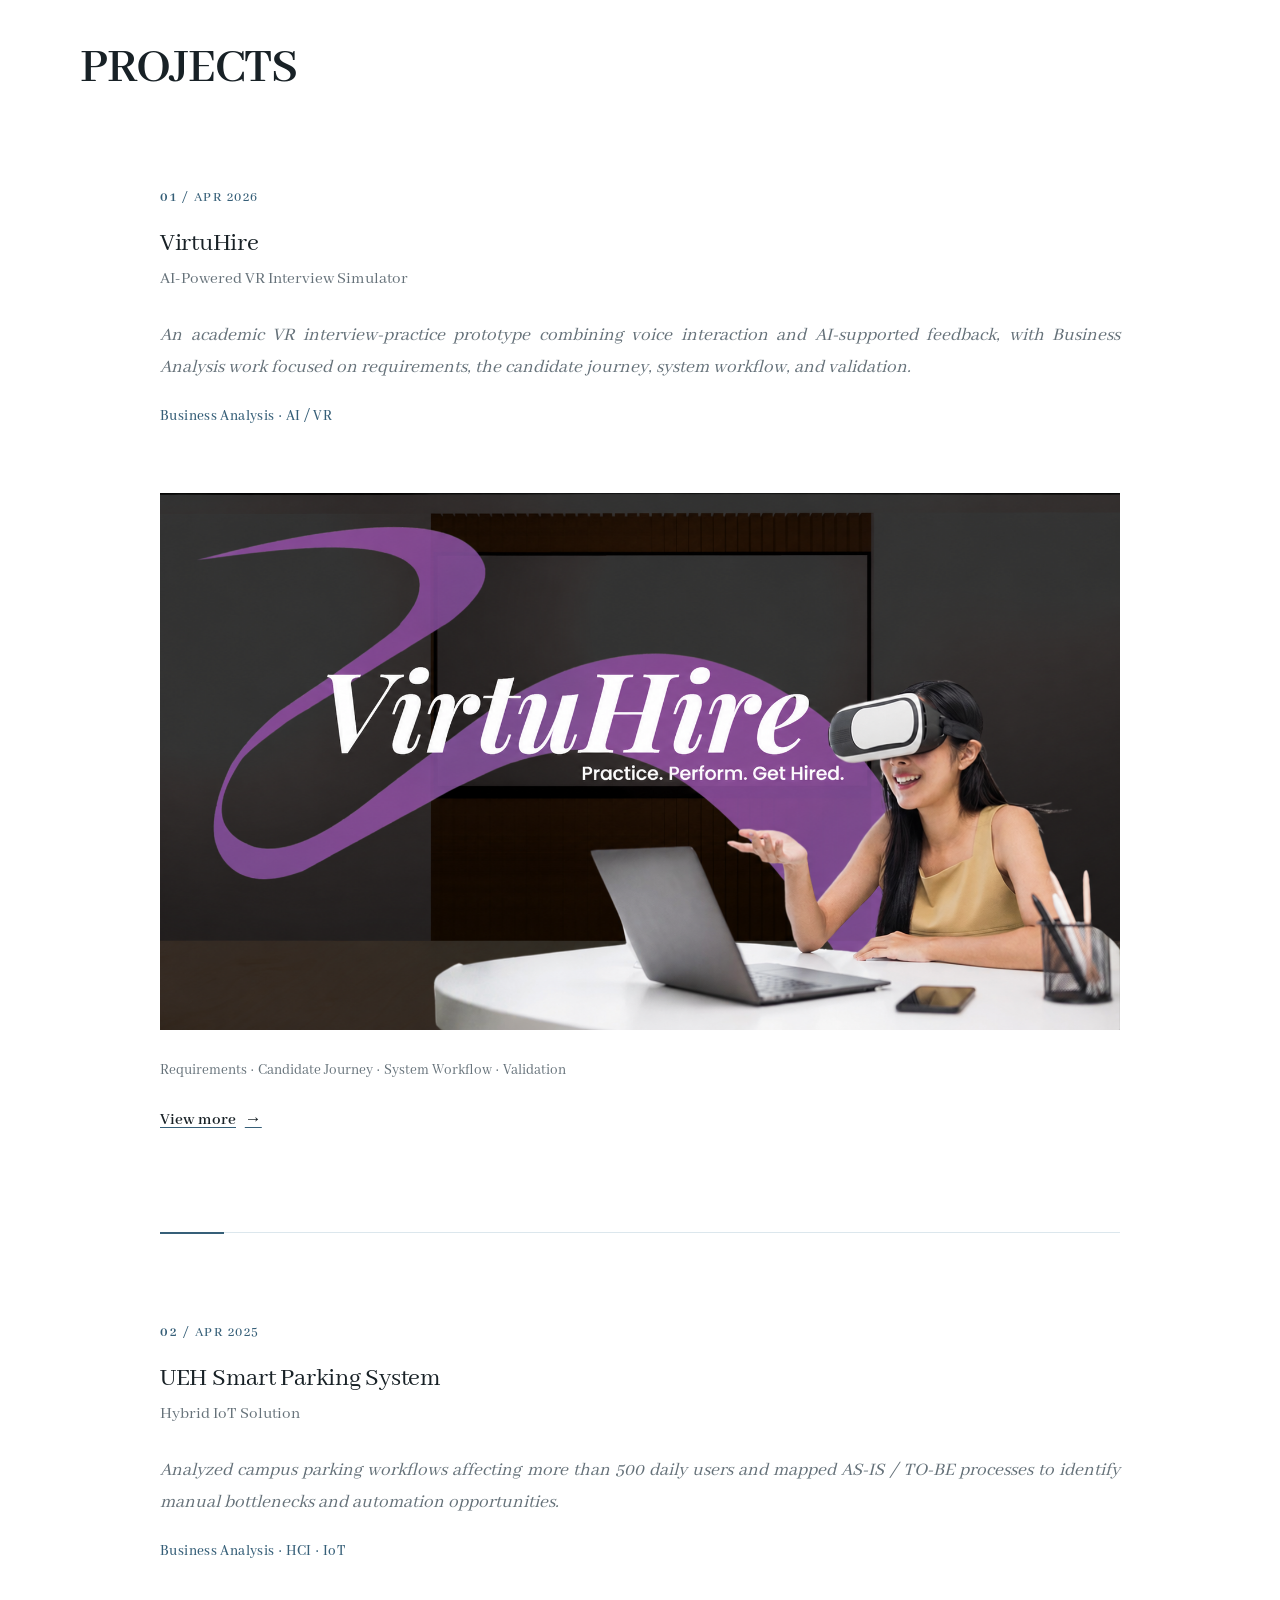
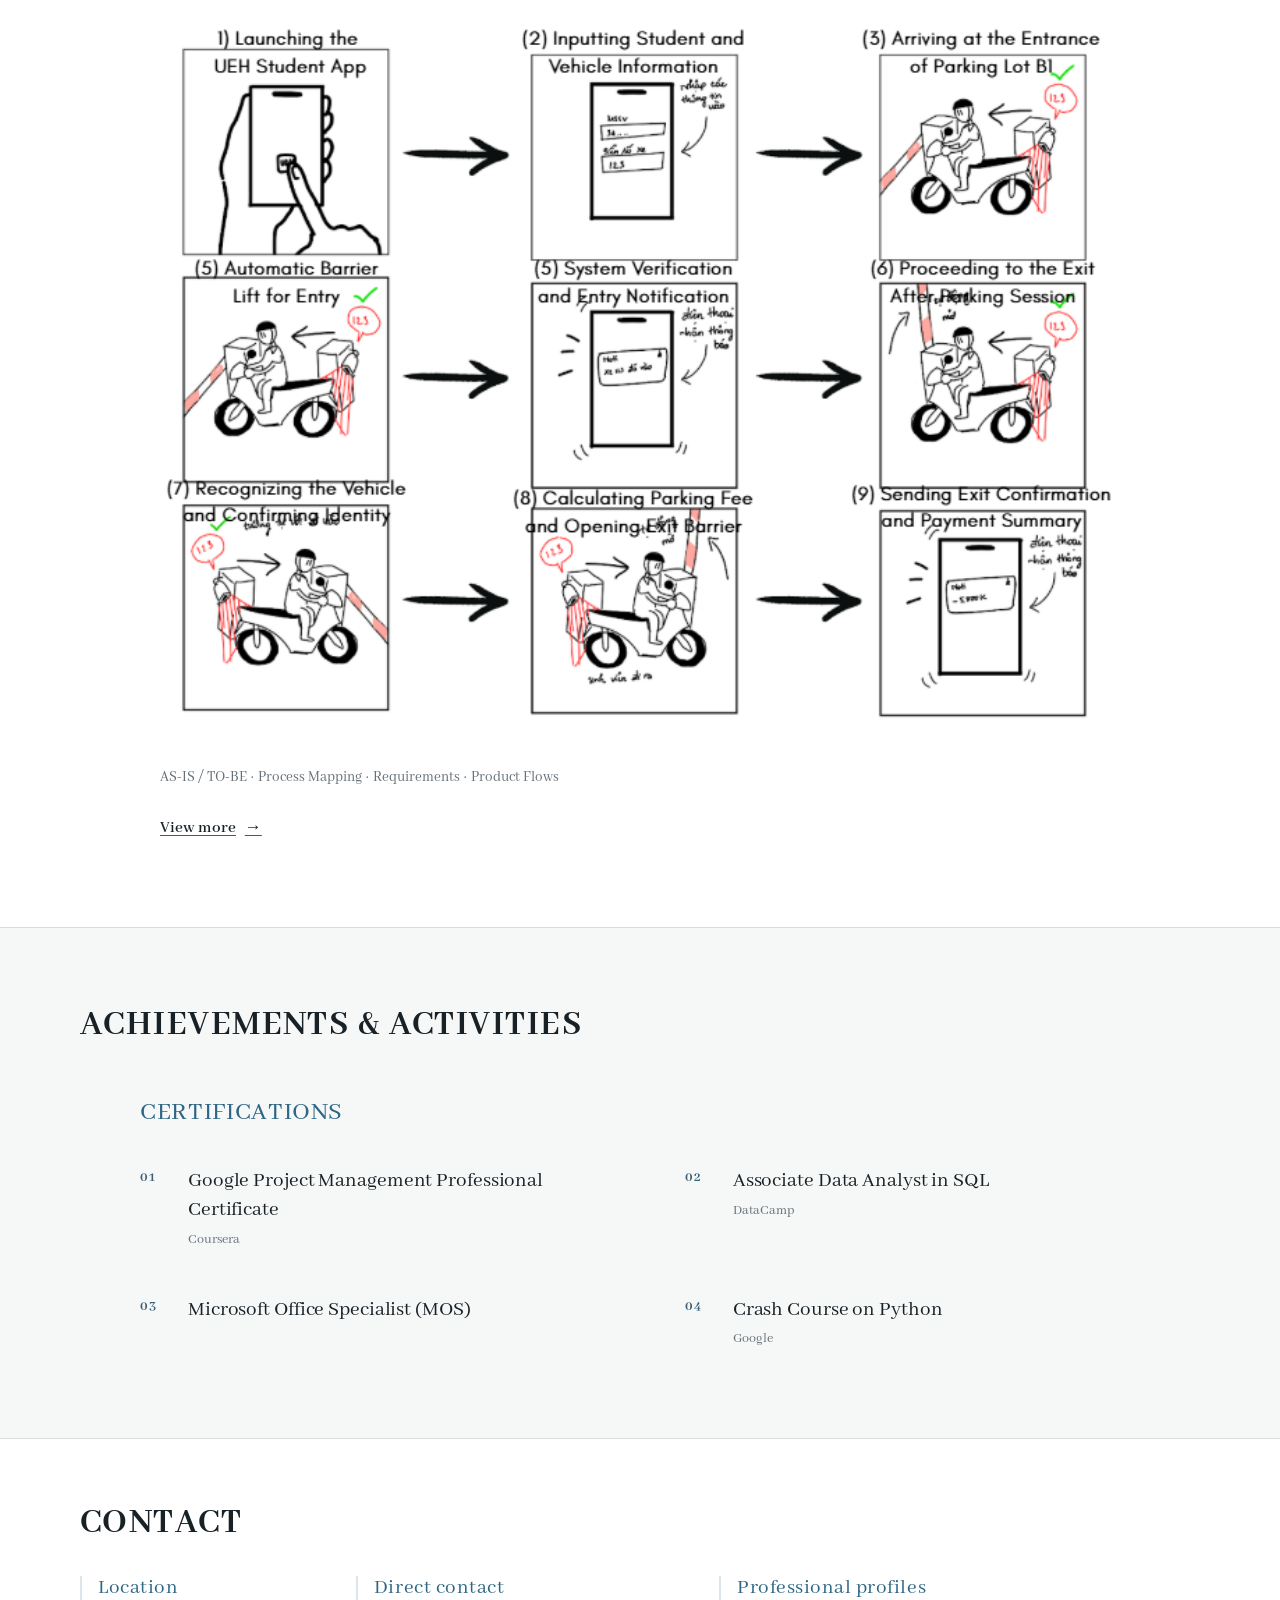
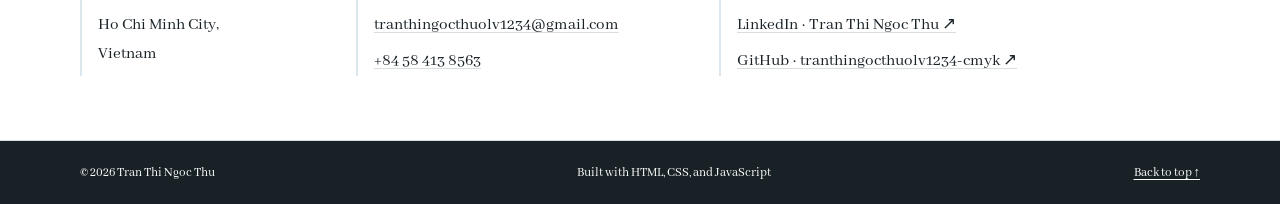
==== commit 06744e66: "Balance hero copy and project alignment" ====
--- a/index.html
+++ b/index.html
@@ -46,12 +46,11 @@
       <div class="hero-inner">
         <div class="hero-copy">
           <p class="hero-label">Business Analyst</p>
-          <h1 class="hero-title" id="hero-title">I turn complex product problems into clear systems.</h1>
-          <p class="hero-description">Focused on product discovery, requirements, workflows, and technology-enabled solutions.</p>
-          <a class="hero-cta" href="#projects">View selected work <span aria-hidden="true">↓</span></a>
+          <h1 class="hero-title" id="hero-title">Turning complex product problems into clear requirements, workflows, and system logic.</h1>
+          <p class="hero-description">Focused on product discovery, requirements analysis, process modeling, and technology-enabled solutions.</p>
         </div>
         <figure class="hero-art">
-          <img src="assets/images/Background.png" width="627" height="400" fetchpriority="high" alt="Four-step Business Analysis approach: frame, structure, translate, and validate">
+          <img src="assets/images/Background.png" width="784" height="400" fetchpriority="high" alt="Four-step Business Analysis approach: frame, structure, translate, and validate">
         </figure>
       </div>
     </section>
--- a/assets/css/style.css
+++ b/assets/css/style.css
@@ -70,19 +70,16 @@
 
 /* 7. Homepage hero */
 .hero { min-height: calc(95svh - var(--header-height)); display: flex; padding: clamp(4.5rem, 9vw, 8rem) var(--page-gutter) clamp(7rem, 12vh, 10rem); align-items: center; }
-.hero-inner { width: min(100%, var(--page-max)); display: grid; margin-inline: auto; align-items: center; grid-template-columns: repeat(2, minmax(0, 1fr)); gap: clamp(3rem, 6vw, 6rem); }
-.hero-copy { max-width: 590px; }
+.hero-inner { width: min(100%, var(--page-max)); display: grid; margin-inline: auto; align-items: center; grid-template-columns: minmax(0, .9fr) minmax(0, 1.1fr); gap: clamp(2.5rem, 4.5vw, 4.5rem); }
+.hero-copy { max-width: 540px; }
 .hero-label { margin: 0 0 clamp(1.5rem, 3vw, 2.25rem); color: var(--accent); font-size: 14px; font-weight: 700; letter-spacing: .14em; text-transform: uppercase; }
-.hero-title { max-width: 590px; margin: 0; font-size: clamp(3rem, 4.5vw, 4rem); font-weight: 500; letter-spacing: -.025em; line-height: 1.02; text-wrap: balance; }
-.hero-description { max-width: 620px; margin: clamp(1.75rem, 3vw, 2.5rem) 0 0; color: var(--muted); font-size: clamp(18px, 1.6vw, 21px); line-height: 1.55; text-wrap: balance; }
-.hero-cta { min-height: 44px; display: inline-flex; margin-top: clamp(1.75rem, 3vw, 2.5rem); align-items: center; gap: .65rem; color: var(--text); font-size: 17px; text-decoration-color: var(--accent); transition: color .18s ease, text-decoration-color .18s ease; }
-.hero-cta:hover { color: var(--accent); text-decoration-color: var(--accent); }
-.hero-art { width: 100%; max-width: 627px; margin: 0; justify-self: end; }
+.hero-title { max-width: 540px; margin: 0; font-size: clamp(2.75rem, 3.8vw, 3.5rem); font-weight: 500; letter-spacing: -.025em; line-height: 1.04; text-wrap: balance; }
+.hero-description { max-width: 540px; margin: clamp(1.75rem, 3vw, 2.5rem) 0 0; color: var(--muted); font-size: clamp(17px, 1.4vw, 19px); font-style: italic; line-height: 1.55; text-wrap: balance; }
+.hero-art { width: 100%; max-width: 700px; margin: 0; justify-self: end; }
 .hero-art img { width: 100%; height: auto; object-fit: contain; }
 .hero-copy > * { animation: hero-reveal .45s ease both; }
 .hero-copy > :nth-child(2) { animation-delay: .08s; }
 .hero-copy > :nth-child(3) { animation-delay: .16s; }
-.hero-copy > :nth-child(4) { animation-delay: .24s; }
 .hero-art { animation: hero-reveal .45s ease .16s both; }
 
 @keyframes hero-reveal {
@@ -114,7 +111,7 @@
 /* 9. Projects */
 .projects-heading { margin-bottom: clamp(4.5rem, 7vw, 6rem); }
 .projects-heading .primary-section-title, .about-layout > .primary-section-title { margin: 0; font-size: clamp(2.75rem, 4vw, 3.25rem); font-weight: 600; letter-spacing: -.025em; }
-.projects-showcase { max-width: 1120px; }
+.projects-showcase { max-width: 960px; }
 .project-feature { position: relative; min-width: 0; }
 .project-feature + .project-feature { margin-top: clamp(5rem, 7vw, 6rem); padding-top: clamp(5rem, 7vw, 6rem); border-top: 1px solid var(--accent-soft); }
 .project-feature + .project-feature::before { position: absolute; top: -1px; left: 0; width: 64px; height: 2px; background: var(--accent); content: ""; }
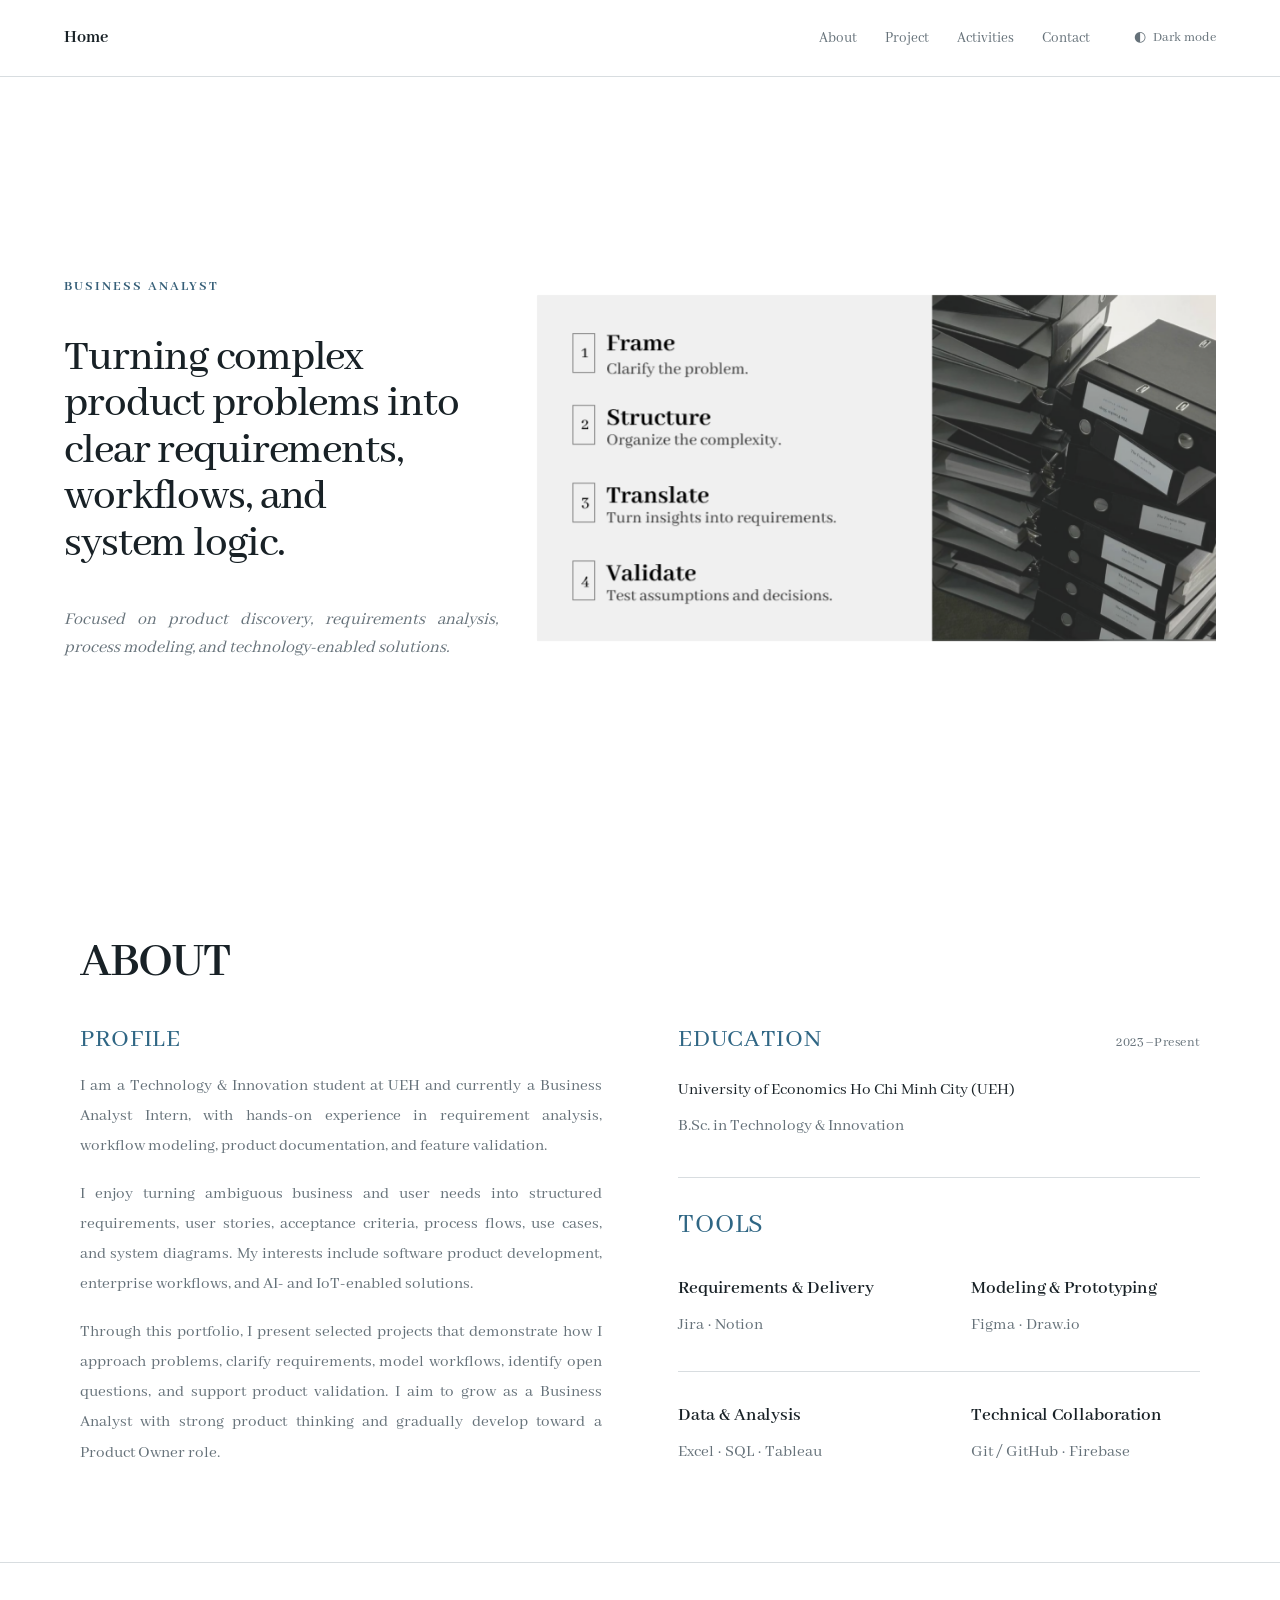
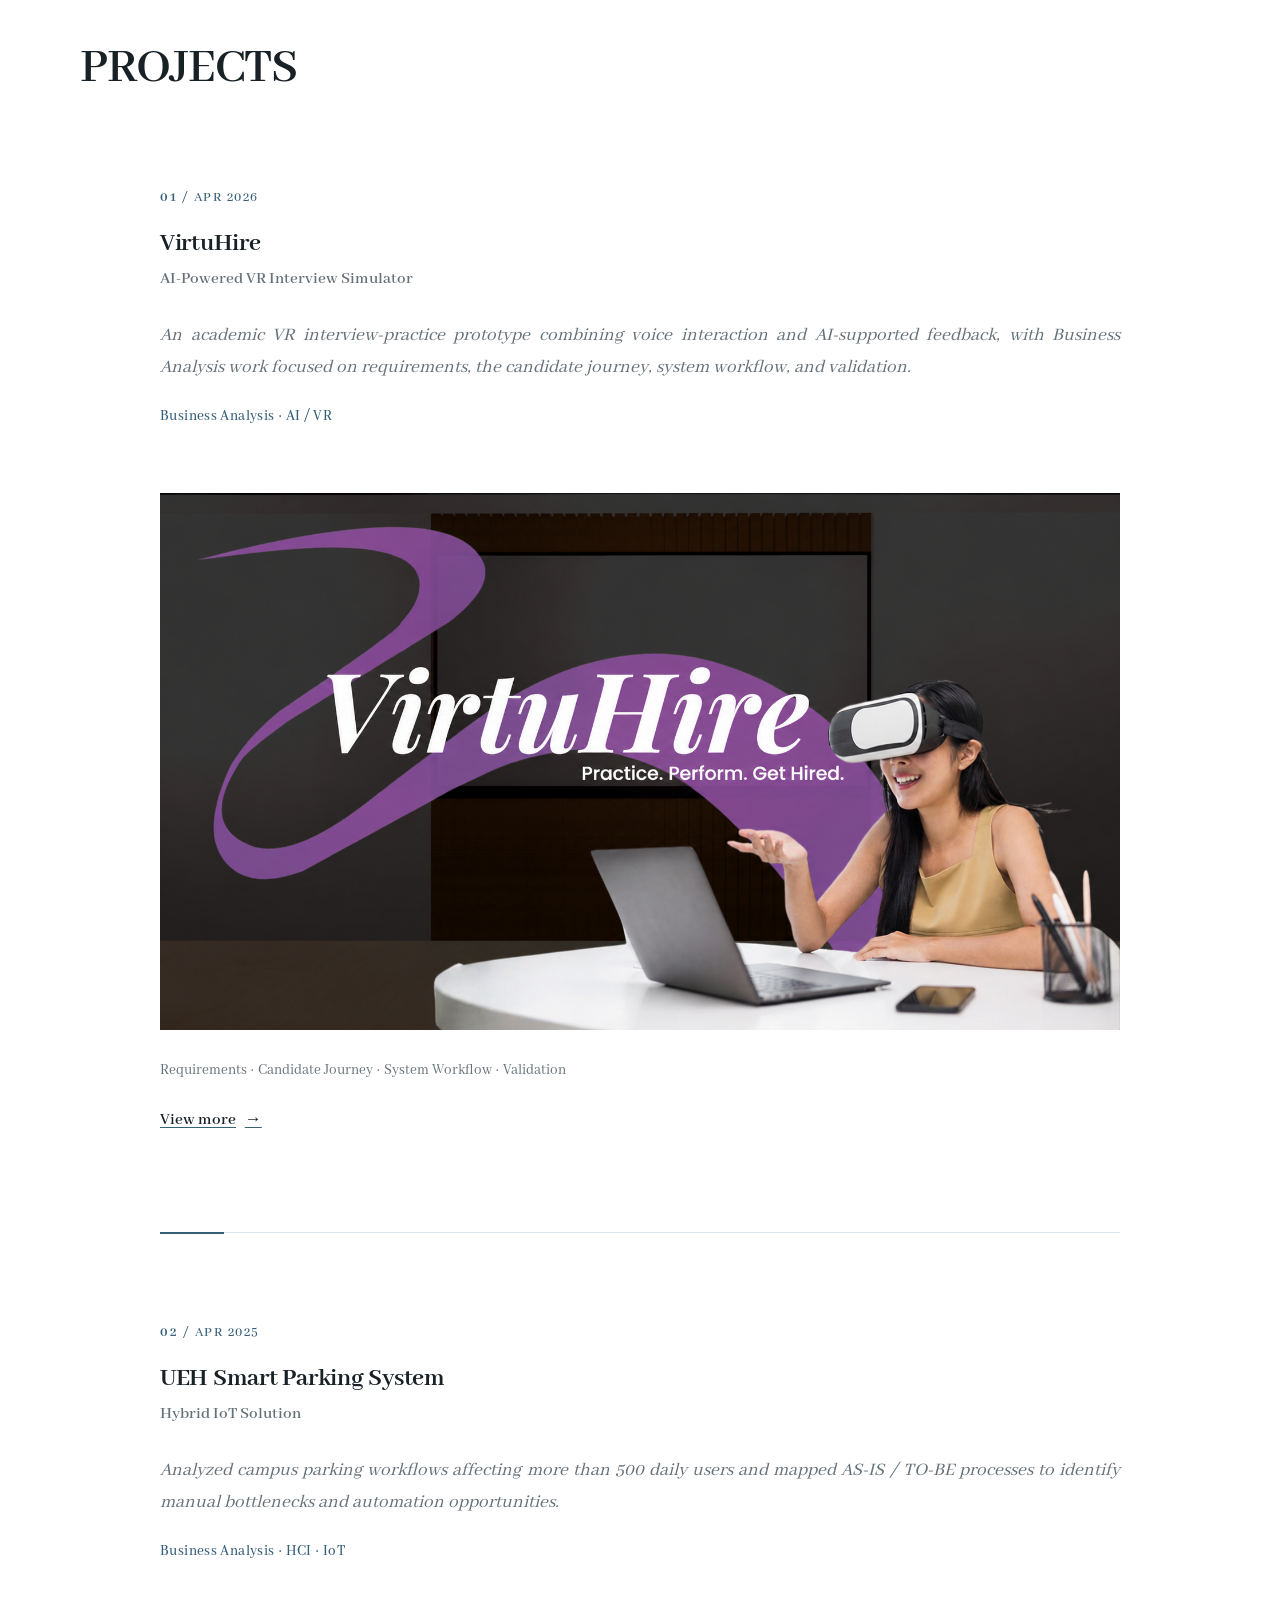
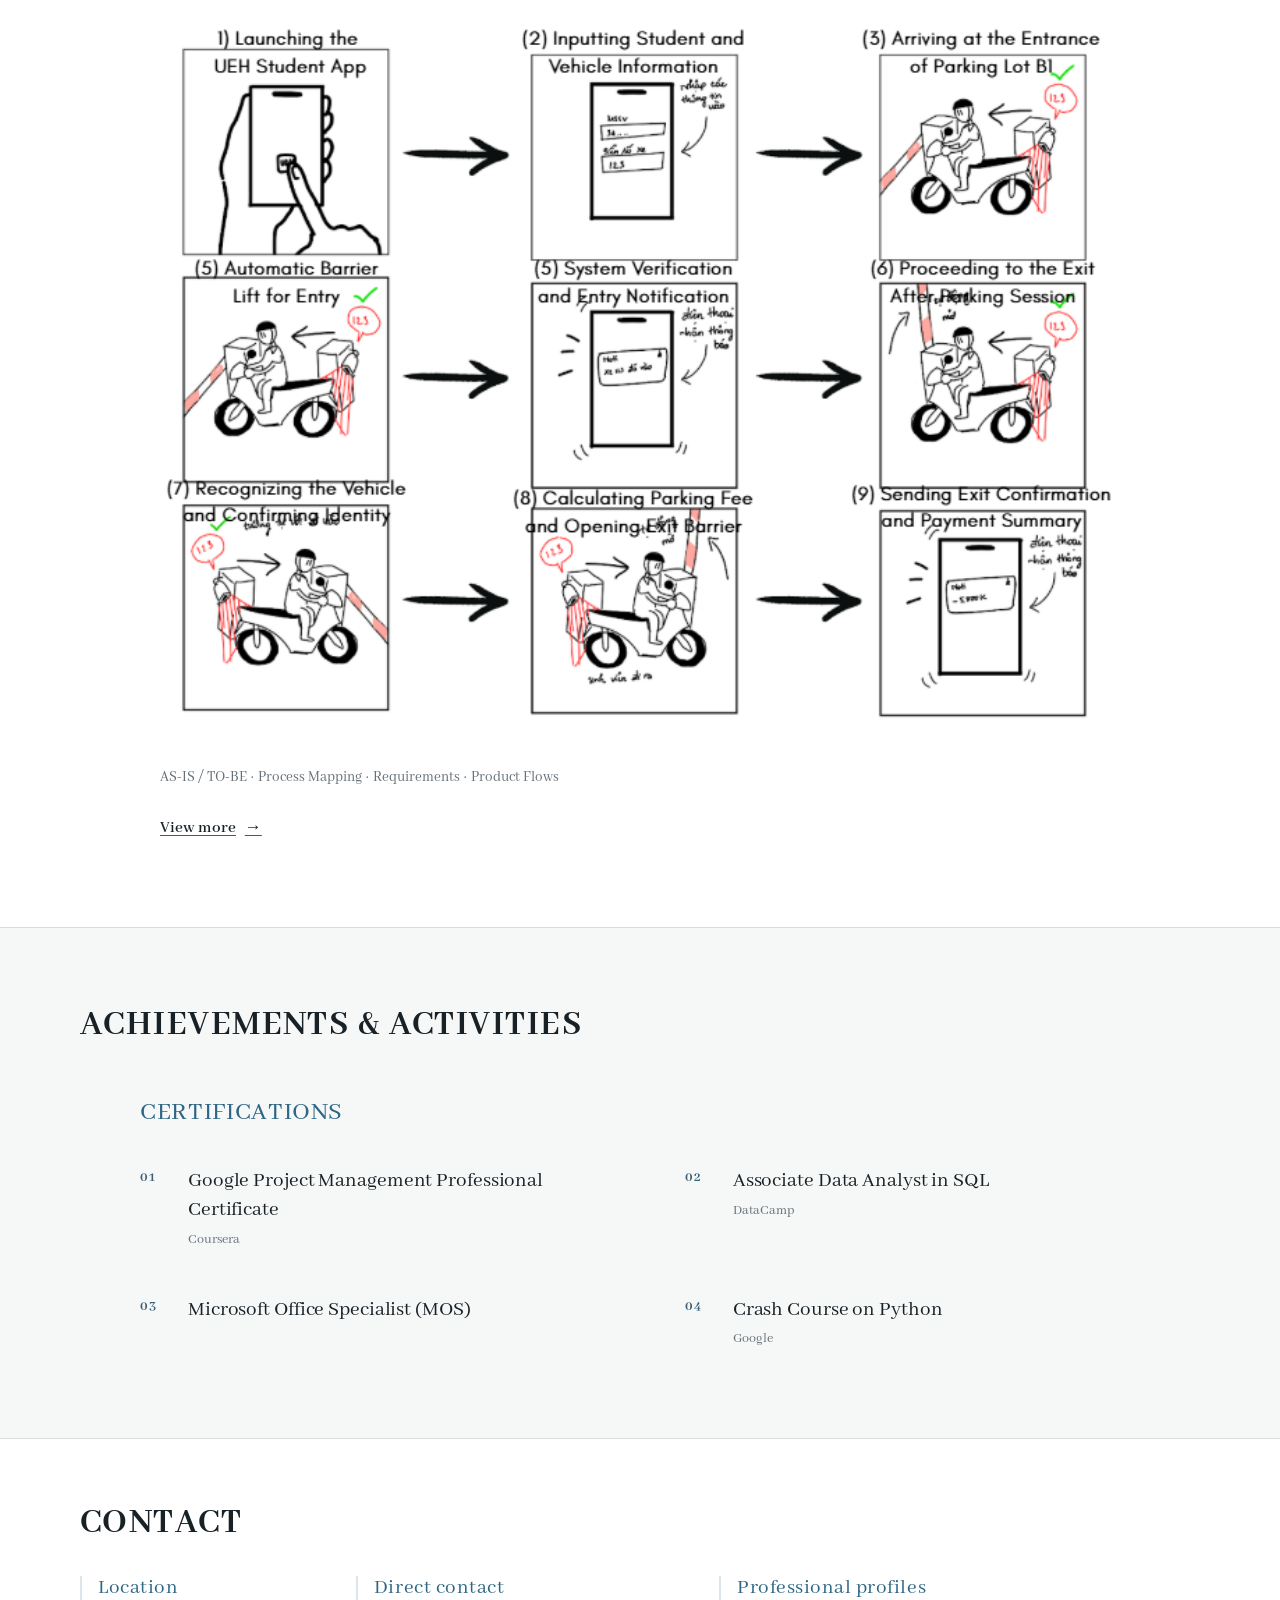
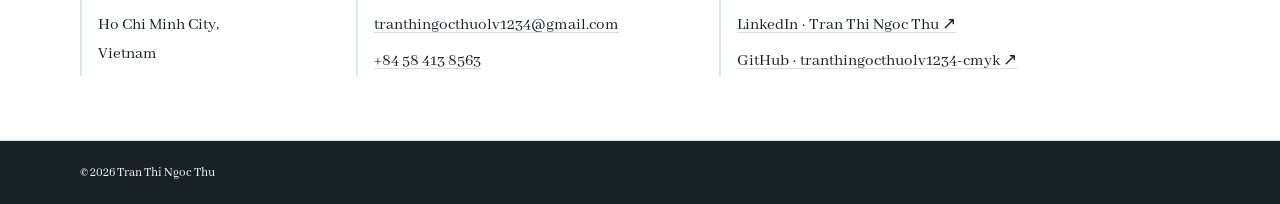
==== commit cfcb6ced: "Refine homepage visual hierarchy" ====
--- a/index.html
+++ b/index.html
@@ -188,8 +188,6 @@
   <footer>
     <div class="section-inner footer-inner">
       <p>© <span id="current-year">2026</span> Tran Thi Ngoc Thu</p>
-      <p>Built with HTML, CSS, and JavaScript</p>
-      <a href="#about">Back to top ↑</a>
     </div>
   </footer>
 </body>
--- a/assets/css/style.css
+++ b/assets/css/style.css
@@ -70,11 +70,11 @@
 
 /* 7. Homepage hero */
 .hero { min-height: calc(95svh - var(--header-height)); display: flex; padding: clamp(4.5rem, 9vw, 8rem) var(--page-gutter) clamp(7rem, 12vh, 10rem); align-items: center; }
-.hero-inner { width: min(100%, var(--page-max)); display: grid; margin-inline: auto; align-items: center; grid-template-columns: minmax(0, .9fr) minmax(0, 1.1fr); gap: clamp(2.5rem, 4.5vw, 4.5rem); }
-.hero-copy { max-width: 540px; }
+.hero-inner { width: min(100%, var(--page-max)); display: grid; margin-inline: auto; align-items: center; grid-template-columns: minmax(0, .78fr) minmax(0, 1.22fr); gap: clamp(2rem, 3vw, 3rem); }
+.hero-copy { max-width: none; }
 .hero-label { margin: 0 0 clamp(1.5rem, 3vw, 2.25rem); color: var(--accent); font-size: 14px; font-weight: 700; letter-spacing: .14em; text-transform: uppercase; }
-.hero-title { max-width: 540px; margin: 0; font-size: clamp(2.75rem, 3.8vw, 3.5rem); font-weight: 500; letter-spacing: -.025em; line-height: 1.04; text-wrap: balance; }
-.hero-description { max-width: 540px; margin: clamp(1.75rem, 3vw, 2.5rem) 0 0; color: var(--muted); font-size: clamp(17px, 1.4vw, 19px); font-style: italic; line-height: 1.55; text-wrap: balance; }
+.hero-title { max-width: none; margin: 0; font-size: clamp(2.625rem, 3.5vw, 3.25rem); font-weight: 500; letter-spacing: -.025em; line-height: 1.04; text-wrap: balance; }
+.hero-description { max-width: none; margin: clamp(1.75rem, 3vw, 2.5rem) 0 0; color: var(--muted); font-size: clamp(17px, 1.4vw, 19px); font-style: italic; line-height: 1.55; text-align: justify; text-justify: inter-word; hyphens: auto; }
 .hero-art { width: 100%; max-width: 700px; margin: 0; justify-self: end; }
 .hero-art img { width: 100%; height: auto; object-fit: contain; }
 .hero-copy > * { animation: hero-reveal .45s ease both; }
@@ -118,8 +118,8 @@
 .project-index { margin: 0 0 1.25rem; color: var(--accent); font-size: 14px; font-weight: 500; letter-spacing: .11em; line-height: 1.4; }
 .project-index span { font-weight: 700; }
 .project-feature-header { max-width: 900px; }
-.project-feature-title { margin: 0; color: var(--text); font-size: 26px; font-weight: 400; letter-spacing: -.01em; line-height: 1.2; text-wrap: balance; }
-.project-feature-descriptor { margin: .5rem 0 0; color: var(--muted); font-size: 17px; line-height: 1.5; text-wrap: balance; }
+.project-feature-title { margin: 0; color: var(--text); font-size: 26px; font-weight: 700; letter-spacing: -.01em; line-height: 1.2; text-wrap: balance; }
+.project-feature-descriptor { margin: .5rem 0 0; color: var(--muted); font-size: 17px; font-weight: 600; line-height: 1.5; text-wrap: balance; }
 .project-feature-description { width: min(100%, 960px); max-width: none; margin: 1.75rem auto 0; color: var(--muted); font-size: clamp(18px, 1.5vw, 20px); font-style: italic; line-height: 1.65; text-align: justify; text-justify: inter-word; hyphens: auto; }
 .project-feature-domain { margin: 1.25rem 0 0; color: var(--accent); font-size: 15px; font-weight: 500; letter-spacing: .025em; }
 .project-visual-link { width: min(100%, 960px); display: block; margin: clamp(3rem, 5vw, 4rem) auto 0; overflow: hidden; background: var(--surface); text-decoration: none; }
@@ -157,7 +157,7 @@
 
 /* 12. Footer */
 footer { padding: 1.3rem clamp(2rem, 6vw, 6.5rem); background: var(--text); color: var(--bg); }
-.footer-inner { display: flex; align-items: center; justify-content: space-between; gap: 1rem; font-size: 13px; }
+.footer-inner { display: flex; align-items: center; justify-content: flex-start; gap: 1rem; font-size: 13px; }
 .footer-inner p { margin: 0; }
 
 /* 13. Dark mode */
